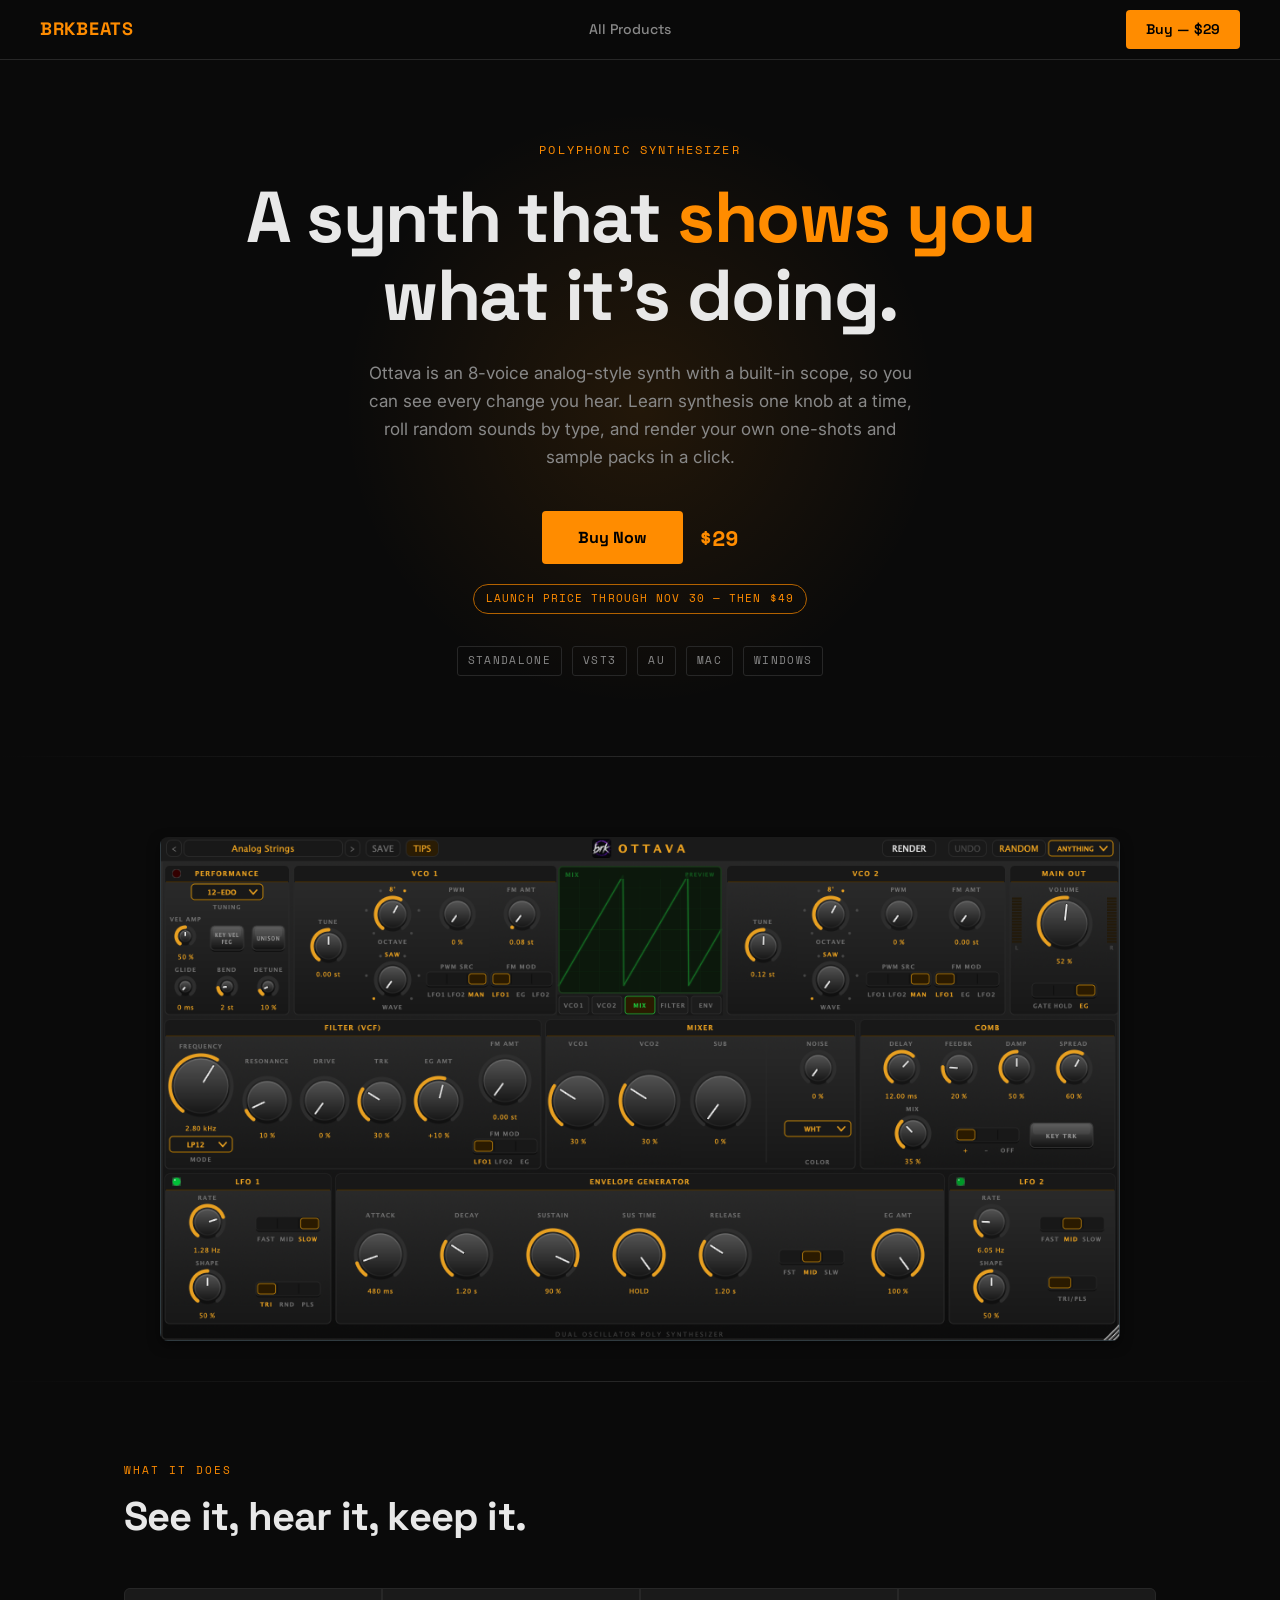
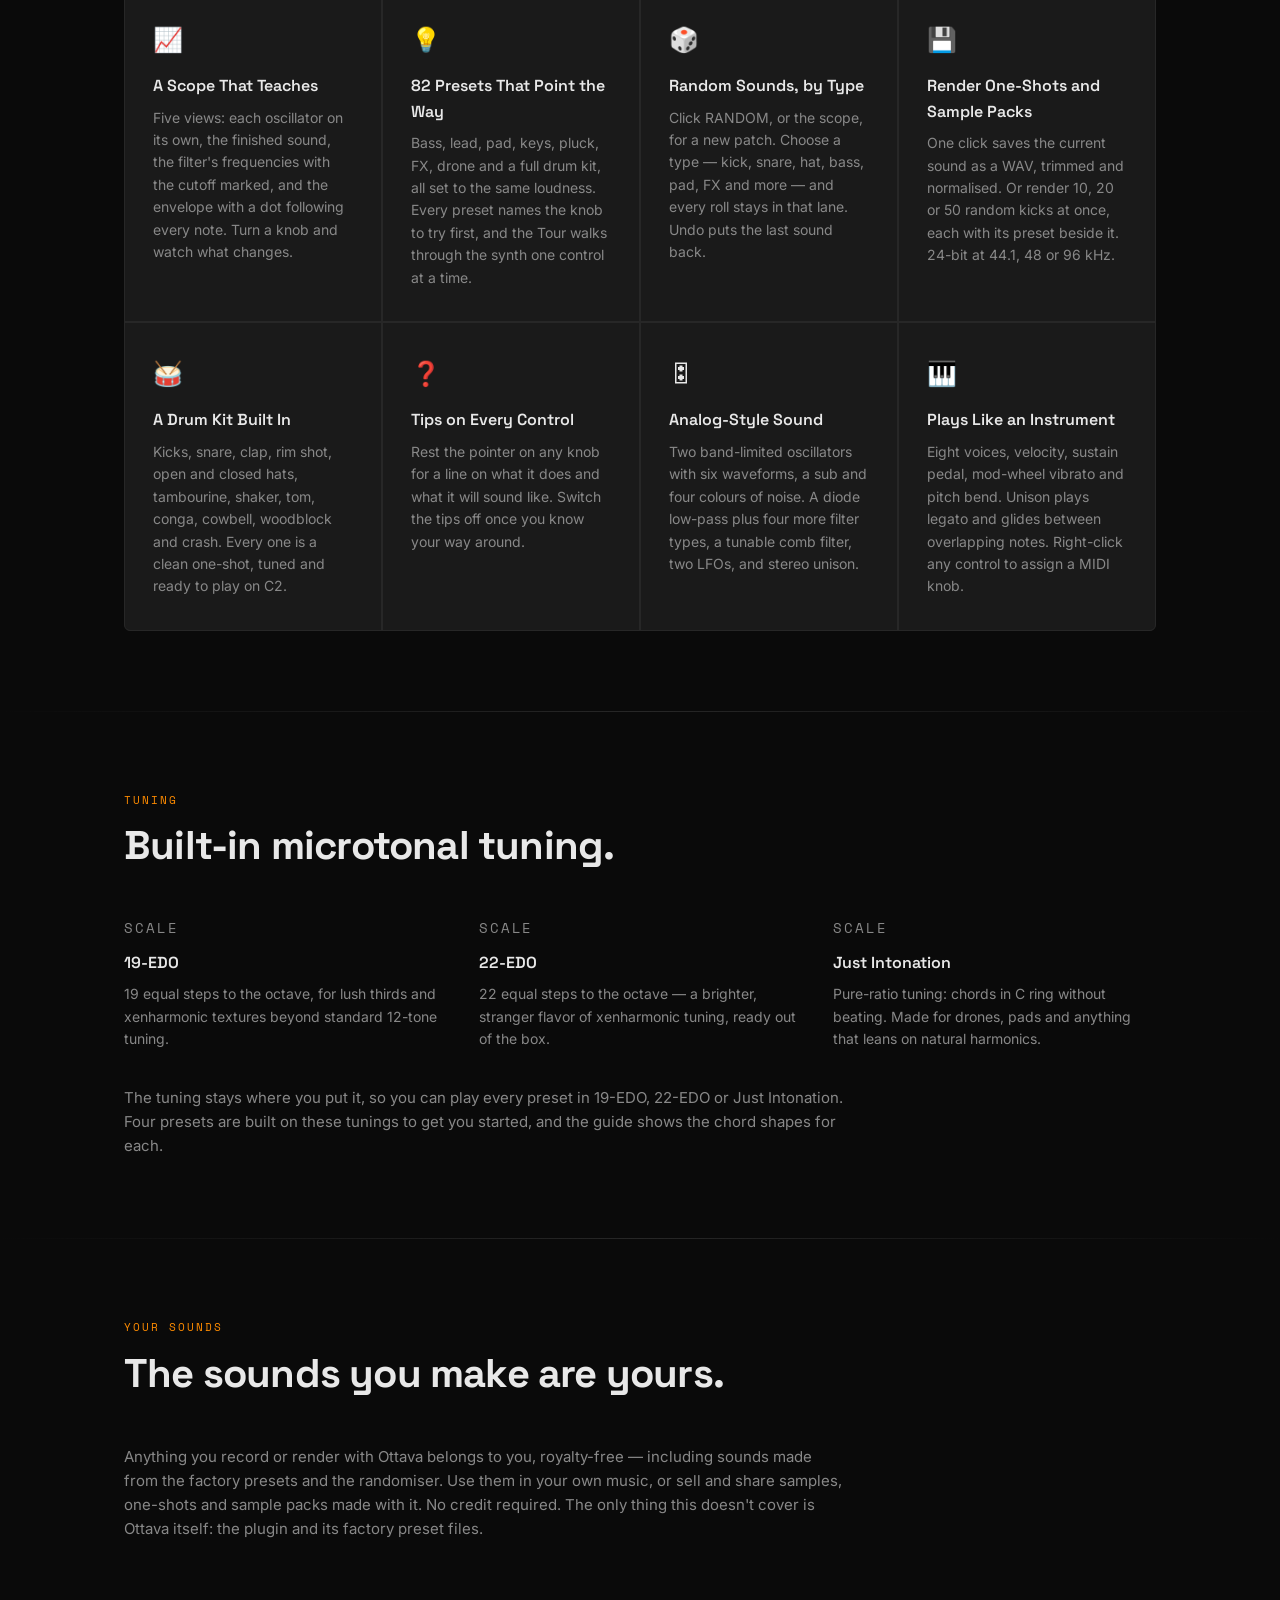
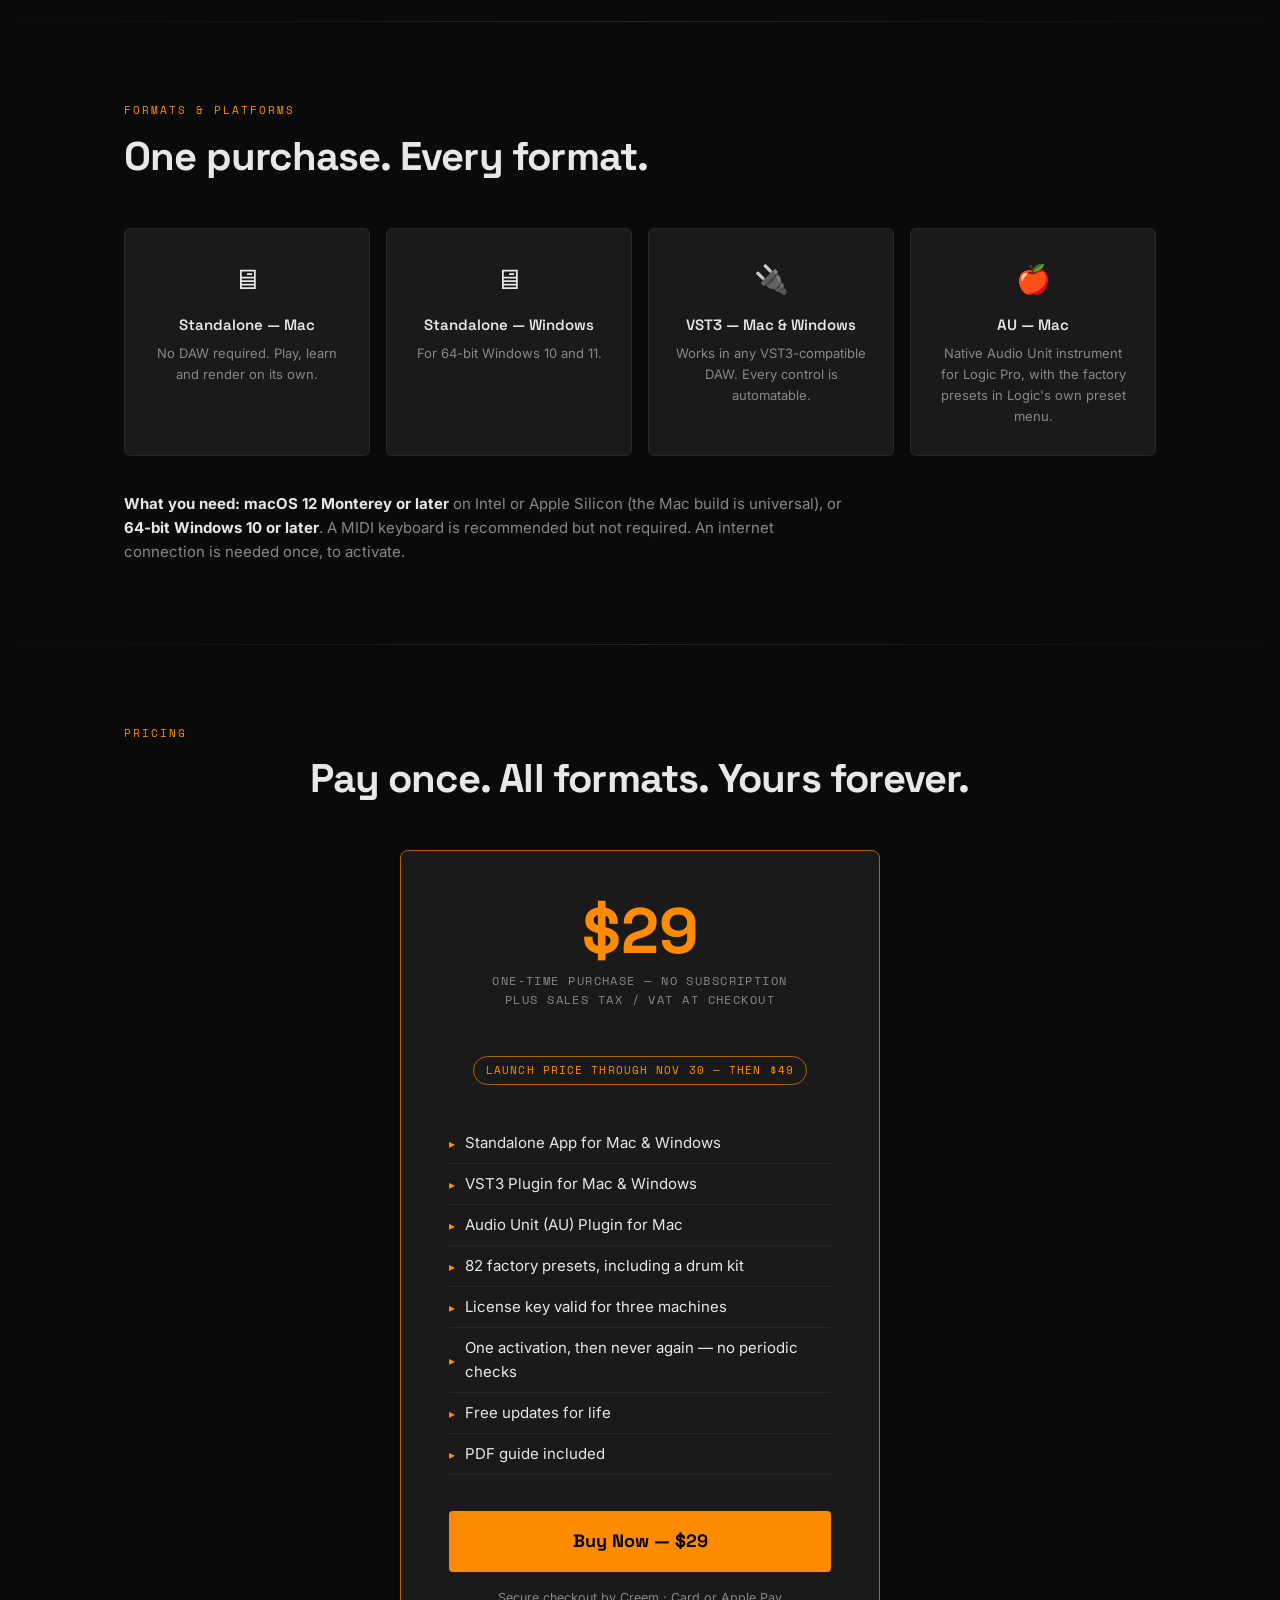
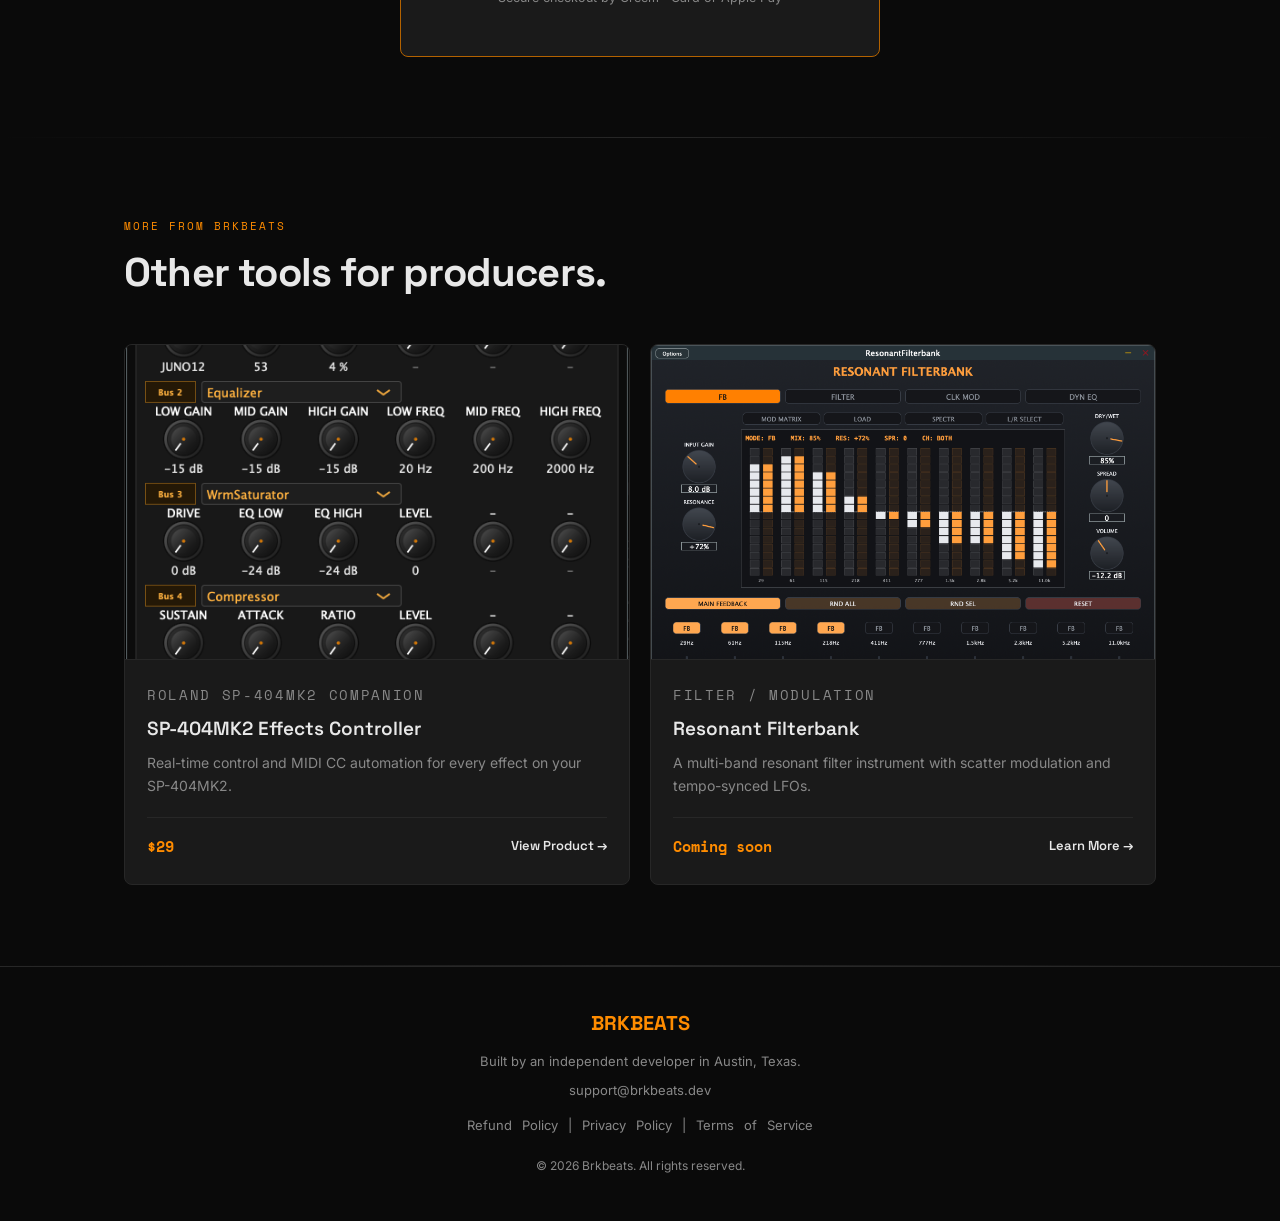
==== ottava.html @ 9d6038fd "Ottava is on sale - Ottava page: Buy buttons in the nav, hero and price box, going to its Creem   ch" ====
<!DOCTYPE html>
<html lang="en">
<head>
<meta charset="UTF-8" />
<meta name="viewport" content="width=device-width, initial-scale=1.0" />
<title>Ottava – Synthesizer – Brkbeats</title>
<meta name="description" content="Ottava is a polyphonic synthesizer that shows you what it's doing: a built-in scope, 82 presets that teach, random sounds by type, one-click rendering of one-shots and sample packs, and microtonal tuning. Standalone, VST3 and AU for Mac and Windows." />
<link rel="preconnect" href="https://fonts.googleapis.com" />
<link rel="preconnect" href="https://fonts.gstatic.com" crossorigin />
<link href="https://fonts.googleapis.com/css2?family=Space+Grotesk:wght@400;500;600;700&family=Inter:wght@400;500&family=Space+Mono&display=swap" rel="stylesheet" />
<link rel="stylesheet" href="assets/style.css?v=5" />
</head>
<body>

<!-- NAV -->
<nav>
<a class="nav-logo" href="/">BRKBEATS</a>
<div class="nav-links">
<a class="nav-link" href="/#products">All Products</a>
</div>
<a class="nav-buy" href="#buy">Buy — $29</a>
</nav>

<!-- HERO -->
<div class="hero">
<p class="hero-eyebrow">Polyphonic Synthesizer</p>
<h1>A synth that <span>shows you</span> what it's doing.</h1>
<p class="hero-sub">
Ottava is an 8-voice analog-style synth with a built-in scope, so you can see every change
you hear. Learn synthesis one knob at a time, roll random sounds by type, and render your
own one-shots and sample packs in a click.
</p>
<div class="hero-actions">
<a class="btn-primary" href="#buy">Buy Now</a>
<span class="btn-price">$29</span>
</div>
<div class="price-note hero-price-note">Launch price through Nov 30 — then $49</div>
<div class="hero-formats">
<span class="format-tag">Standalone</span>
<span class="format-tag">VST3</span>
<span class="format-tag">AU</span>
<span class="format-tag">Mac</span>
<span class="format-tag">Windows</span>
</div>
</div>

<div class="divider"></div>

<div style="display: flex; justify-content: center; margin: 80px 0 40px 0;">
<img
src="assets/ottava.png"
alt="Ottava synthesizer interface, with the scope in the centre of the panel"
style="width: 100%; max-width: 960px; border-radius: 8px; box-shadow: 0 4px 12px rgba(0,0,0,0.5);">
</div>

<div class="divider"></div>

<!-- FEATURES -->
<section>
<p class="section-label">What it does</p>
<h2 class="section-title">See it, hear it, keep it.</h2>
<div class="features-grid">
<div class="feature-card">
<span class="feature-icon">📈</span>
<h3>A Scope That Teaches</h3>
<p>Five views: each oscillator on its own, the finished sound, the filter's frequencies with the cutoff marked, and the envelope with a dot following every note. Turn a knob and watch what changes.</p>
</div>
<div class="feature-card">
<span class="feature-icon">💡</span>
<h3>82 Presets That Point the Way</h3>
<p>Bass, lead, pad, keys, pluck, FX, drone and a full drum kit, all set to the same loudness. Every preset names the knob to try first, and the Tour walks through the synth one control at a time.</p>
</div>
<div class="feature-card">
<span class="feature-icon">🎲</span>
<h3>Random Sounds, by Type</h3>
<p>Click RANDOM, or the scope, for a new patch. Choose a type — kick, snare, hat, bass, pad, FX and more — and every roll stays in that lane. Undo puts the last sound back.</p>
</div>
<div class="feature-card">
<span class="feature-icon">💾</span>
<h3>Render One-Shots and Sample Packs</h3>
<p>One click saves the current sound as a WAV, trimmed and normalised. Or render 10, 20 or 50 random kicks at once, each with its preset beside it. 24-bit at 44.1, 48 or 96 kHz.</p>
</div>
<div class="feature-card">
<span class="feature-icon">🥁</span>
<h3>A Drum Kit Built In</h3>
<p>Kicks, snare, clap, rim shot, open and closed hats, tambourine, shaker, tom, conga, cowbell, woodblock and crash. Every one is a clean one-shot, tuned and ready to play on C2.</p>
</div>
<div class="feature-card">
<span class="feature-icon">❓</span>
<h3>Tips on Every Control</h3>
<p>Rest the pointer on any knob for a line on what it does and what it will sound like. Switch the tips off once you know your way around.</p>
</div>
<div class="feature-card">
<span class="feature-icon">🎛</span>
<h3>Analog-Style Sound</h3>
<p>Two band-limited oscillators with six waveforms, a sub and four colours of noise. A diode low-pass plus four more filter types, a tunable comb filter, two LFOs, and stereo unison.</p>
</div>
<div class="feature-card">
<span class="feature-icon">🎹</span>
<h3>Plays Like an Instrument</h3>
<p>Eight voices, velocity, sustain pedal, mod-wheel vibrato and pitch bend. Unison plays legato and glides between overlapping notes. Right-click any control to assign a MIDI knob.</p>
</div>
</div>
</section>

<div class="divider"></div>

<!-- MICROTONAL -->
<section>
<p class="section-label">Tuning</p>
<h2 class="section-title">Built-in microtonal tuning.</h2>
<div class="how-grid">
<div class="how-step">
<p class="step-num">SCALE</p>
<h3>19-EDO</h3>
<p>19 equal steps to the octave, for lush thirds and xenharmonic textures beyond standard 12-tone tuning.</p>
</div>
<div class="how-step">
<p class="step-num">SCALE</p>
<h3>22-EDO</h3>
<p>22 equal steps to the octave — a brighter, stranger flavor of xenharmonic tuning, ready out of the box.</p>
</div>
<div class="how-step">
<p class="step-num">SCALE</p>
<h3>Just Intonation</h3>
<p>Pure-ratio tuning: chords in C ring without beating. Made for drones, pads and anything that leans on natural harmonics.</p>
</div>
</div>
<p style="color: var(--muted); font-size: 15px; max-width: 720px; margin-top: 36px;">
The tuning stays where you put it, so you can play every preset in 19-EDO, 22-EDO or Just Intonation.
Four presets are built on these tunings to get you started, and the guide shows the chord shapes for each.
</p>
</section>

<div class="divider"></div>

<!-- YOUR SOUNDS -->
<section>
<p class="section-label">Your sounds</p>
<h2 class="section-title">The sounds you make are yours.</h2>
<p style="color: var(--muted); font-size: 15px; max-width: 720px;">
Anything you record or render with Ottava belongs to you, royalty-free — including sounds made from the
factory presets and the randomiser. Use them in your own music, or sell and share samples, one-shots and
sample packs made with it. No credit required. The only thing this doesn't cover is Ottava itself: the plugin
and its factory preset files.
</p>
</section>

<div class="divider"></div>

<!-- FORMATS -->
<section>
<p class="section-label">Formats & Platforms</p>
<h2 class="section-title">One purchase. Every format.</h2>
<div class="formats-grid">
<div class="format-card">
<span class="fmt-icon">🖥</span>
<h3>Standalone — Mac</h3>
<p>No DAW required. Play, learn and render on its own.</p>
</div>
<div class="format-card">
<span class="fmt-icon">🖥</span>
<h3>Standalone — Windows</h3>
<p>For 64-bit Windows 10 and 11.</p>
</div>
<div class="format-card">
<span class="fmt-icon">🔌</span>
<h3>VST3 — Mac & Windows</h3>
<p>Works in any VST3-compatible DAW. Every control is automatable.</p>
</div>
<div class="format-card">
<span class="fmt-icon">🍎</span>
<h3>AU — Mac</h3>
<p>Native Audio Unit instrument for Logic Pro, with the factory presets in Logic's own preset menu.</p>
</div>
</div>
<p style="color: var(--muted); font-size: 15px; max-width: 720px; margin-top: 36px;">
<strong style="color: var(--text);">What you need:</strong> <strong style="color: var(--text);">macOS 12 Monterey or later</strong>
on Intel or Apple Silicon (the Mac build is universal), or <strong style="color: var(--text);">64-bit Windows 10 or later</strong>.
A MIDI keyboard is recommended but not required. An internet connection is needed once, to activate.
</p>
</section>

<div class="divider"></div>

<!-- PRICING -->
<section id="buy">
<p class="section-label">Pricing</p>
<h2 class="section-title" style="text-align:center;">Pay once. All formats. Yours forever.</h2>
<div class="pricing-card">
<div class="price-amount">$29</div>
<div class="price-label">One-time purchase — no subscription<br>Plus sales tax / VAT at checkout</div>
<div class="price-note">Launch price through Nov 30 — then $49</div>
<ul class="pricing-includes">
<li>Standalone App for Mac &amp; Windows</li>
<li>VST3 Plugin for Mac &amp; Windows</li>
<li>Audio Unit (AU) Plugin for Mac</li>
<li>82 factory presets, including a drum kit</li>
<li>License key valid for three machines</li>
<li>One activation, then never again — no periodic checks</li>
<li>Free updates for life</li>
<li>PDF guide included</li>
</ul>
<a class="btn-buy-full" href="https://www.creem.io/payment/prod_5YpGTJc54C3rRvjnBdbgtO">Buy Now — $29</a>
<p class="pricing-note">Secure checkout by Creem · Card or Apple Pay</p>
</div>
</section>

<div class="divider"></div>

<!-- MORE FROM BRKBEATS -->
<section>
<p class="section-label">More From Brkbeats</p>
<h2 class="section-title">Other tools for producers.</h2>
<div class="products-grid">
<a class="product-card" href="sp404-effects-controller.html">
<div class="product-thumb">
<img src="assets/SP-404MK2 Effects1.png" alt="SP-404MK2 Effects Controller interface" />
</div>
<div class="product-body">
<p class="product-eyebrow">Roland SP-404MK2 Companion</p>
<h3>SP-404MK2 Effects Controller</h3>
<p>Real-time control and MIDI CC automation for every effect on your SP-404MK2.</p>
<div class="product-footer">
<span class="product-price">$29</span>
<span class="product-cta">View Product →</span>
</div>
</div>
</a>
<a class="product-card" href="resonant-filterbank.html">
<div class="product-thumb"><img src="assets/resonant-filterbank.png" alt="Resonant Filterbank interface" style="object-position: top;" /></div>
<div class="product-body">
<p class="product-eyebrow">Filter / Modulation</p>
<h3>Resonant Filterbank</h3>
<p>A multi-band resonant filter instrument with scatter modulation and tempo-synced LFOs.</p>
<div class="product-footer">
<span class="product-price">Coming soon</span>
<span class="product-cta">Learn More →</span>
</div>
</div>
</a>
</div>
</section>

<div class="divider"></div>

<!-- FOOTER -->
<footer>
<div class="footer-logo">BRKBEATS</div>
<p>Built by an independent developer in Austin, Texas.</p>
<p style="margin-top:8px;">
<a href="mailto:support@brkbeats.dev">support@brkbeats.dev</a>
</p>
<p style="margin-top: 14px; font-size: 13px; word-spacing: 6px;">
<a href="/refund.html">Refund Policy</a> |
<a href="/privacy.html">Privacy Policy</a> |
<a href="/terms.html">Terms of Service</a>
</p>
<p style="margin-top:20px; font-size:12px;">© 2026 Brkbeats. All rights reserved.</p>
</footer>

  <!-- Cloudflare Web Analytics: cookieless page counts, no personal data -->
  <script type="module" src="https://static.cloudflareinsights.com/beacon.min.js" data-cf-beacon='{"token": "6b745f9adb434fdb9da7a3e9d561f4b3"}'></script>
</body>
</html>
---- assets/style.css ----
*, *::before, *::after { box-sizing: border-box; margin: 0; padding: 0; }

:root {
  --bg: #0a0a0a;
  --surface: #141414;
  --card: #1a1a1a;
  --border: #272727;
  --accent: #FF8C00;
  --accent-dim:#b36200;
  --text: #e8e8e8;
  --muted: #888;
  --mono: 'Space Mono', monospace;
}

html { scroll-behavior: smooth; }

body {
  background: var(--bg);
  color: var(--text);
  font-family: 'Inter', sans-serif;
  font-size: 16px;
  line-height: 1.6;
  -webkit-font-smoothing: antialiased;
}

/* ── NAV ── */
nav {
  position: sticky;
  top: 0;
  z-index: 100;
  display: flex;
  align-items: center;
  justify-content: space-between;
  padding: 0 40px;
  height: 60px;
  background: rgba(10,10,10,0.92);
  backdrop-filter: blur(12px);
  border-bottom: 1px solid var(--border);
}

.nav-logo {
  font-family: 'Space Grotesk', sans-serif;
  font-weight: 700;
  font-size: 18px;
  letter-spacing: 0.04em;
  color: var(--accent);
  text-decoration: none;
}

.nav-links {
  display: flex;
  align-items: center;
  gap: 28px;
}

.nav-link {
  font-family: 'Space Grotesk', sans-serif;
  font-weight: 500;
  font-size: 14px;
  color: var(--muted);
  text-decoration: none;
  transition: color 0.2s;
}

.nav-link:hover { color: var(--text); }

.nav-buy {
  background: var(--accent);
  color: #000;
  font-family: 'Space Grotesk', sans-serif;
  font-weight: 600;
  font-size: 14px;
  padding: 8px 20px;
  border-radius: 4px;
  text-decoration: none;
  transition: background 0.2s;
  white-space: nowrap;
}

.nav-buy:hover { background: #ffaa33; }

@media (max-width: 700px) {
  .nav-links { display: none; }
}

/* ── HERO ── */
.hero {
  position: relative;
  min-height: 70vh;
  display: flex;
  flex-direction: column;
  align-items: center;
  justify-content: center;
  text-align: center;
  padding: 80px 24px;
  overflow: hidden;
}

.hero::before {
  content: '';
  position: absolute;
  top: 50%;
  left: 50%;
  transform: translate(-50%, -50%);
  width: 600px;
  height: 600px;
  background: radial-gradient(ellipse at center, rgba(255,140,0,0.10) 0%, transparent 70%);
  animation: pulse 4s ease-in-out infinite;
  pointer-events: none;
}

@keyframes pulse {
  0%, 100% { opacity: 0.6; transform: translate(-50%, -50%) scale(1); }
  50% { opacity: 1.0; transform: translate(-50%, -50%) scale(1.12); }
}

@media (prefers-reduced-motion: reduce) {
  .hero::before { animation: none; }
}

.new-badge {
  display: inline-block;
  font-family: var(--mono);
  font-size: 11px;
  letter-spacing: 0.1em;
  text-transform: uppercase;
  color: var(--accent);
  border: 1px solid var(--accent-dim);
  border-radius: 999px;
  padding: 5px 12px;
  margin-bottom: 18px;
  text-decoration: none;
  position: relative;
}
.new-badge:hover { border-color: var(--accent); }

.hero-eyebrow {
  font-family: var(--mono);
  font-size: 12px;
  letter-spacing: 0.18em;
  color: var(--accent);
  text-transform: uppercase;
  margin-bottom: 20px;
  position: relative;
}

.hero h1 {
  font-family: 'Space Grotesk', sans-serif;
  font-weight: 700;
  font-size: clamp(36px, 6vw, 72px);
  line-height: 1.08;
  letter-spacing: -0.02em;
  max-width: 820px;
  position: relative;
}

.hero h1 span { color: var(--accent); }

.hero-sub {
  margin-top: 24px;
  max-width: 560px;
  color: var(--muted);
  font-size: 17px;
  line-height: 1.65;
  position: relative;
}

.hero-actions {
  display: flex;
  align-items: center;
  gap: 16px;
  margin-top: 40px;
  flex-wrap: wrap;
  justify-content: center;
  position: relative;
}

.btn-primary {
  background: var(--accent);
  color: #000;
  font-family: 'Space Grotesk', sans-serif;
  font-weight: 700;
  font-size: 16px;
  padding: 14px 36px;
  border-radius: 4px;
  text-decoration: none;
  transition: background 0.2s, transform 0.15s;
  display: inline-block;
}

.btn-primary:hover { background: #ffaa33; transform: translateY(-1px); }

.btn-secondary {
  background: transparent;
  color: var(--text);
  border: 1px solid var(--border);
  font-family: 'Space Grotesk', sans-serif;
  font-weight: 600;
  font-size: 16px;
  padding: 13px 32px;
  border-radius: 4px;
  text-decoration: none;
  transition: border-color 0.2s, color 0.2s;
  display: inline-block;
}

.btn-secondary:hover { border-color: var(--accent); color: var(--accent); }

.btn-price {
  font-family: var(--mono);
  font-size: 22px;
  font-weight: 700;
  color: var(--accent);
}

.hero-formats {
  display: flex;
  gap: 10px;
  margin-top: 32px;
  flex-wrap: wrap;
  justify-content: center;
  position: relative;
}

.format-tag {
  font-family: var(--mono);
  font-size: 11px;
  letter-spacing: 0.12em;
  text-transform: uppercase;
  color: var(--muted);
  border: 1px solid var(--border);
  border-radius: 3px;
  padding: 5px 10px;
}

/* ── DIVIDER ── */
.divider {
  width: 100%;
  height: 1px;
  background: linear-gradient(to right, transparent, var(--border), transparent);
  margin: 0 auto;
}

/* ── SECTIONS ── */
section { padding: 80px 24px; max-width: 1080px; margin: 0 auto; }

.section-label {
  font-family: var(--mono);
  font-size: 11px;
  letter-spacing: 0.18em;
  color: var(--accent);
  text-transform: uppercase;
  margin-bottom: 14px;
}

.section-title {
  font-family: 'Space Grotesk', sans-serif;
  font-weight: 700;
  font-size: clamp(26px, 3.5vw, 40px);
  letter-spacing: -0.02em;
  margin-bottom: 48px;
  line-height: 1.15;
}

/* ── ABOUT ── */
.about-grid {
  display: grid;
  grid-template-columns: 1.2fr 1fr;
  gap: 48px;
  align-items: start;
}

.about-grid p {
  color: var(--muted);
  font-size: 15.5px;
  line-height: 1.75;
  margin-bottom: 16px;
}

.about-facts {
  background: var(--card);
  border: 1px solid var(--border);
  border-radius: 6px;
  padding: 28px;
}

.about-facts h3 {
  font-family: 'Space Grotesk', sans-serif;
  font-size: 14px;
  letter-spacing: 0.08em;
  text-transform: uppercase;
  color: var(--accent);
  margin-bottom: 18px;
}

.about-facts ul { list-style: none; }

.about-facts li {
  font-size: 14px;
  color: var(--text);
  padding: 9px 0;
  border-bottom: 1px solid var(--border);
}

.about-facts li:last-child { border-bottom: none; }

@media (max-width: 800px) {
  .about-grid { grid-template-columns: 1fr; }
}

/* ── PRODUCT GRID (homepage) ── */
.products-grid {
  display: grid;
  grid-template-columns: repeat(auto-fit, minmax(280px, 1fr));
  gap: 20px;
}

.product-card {
  background: var(--card);
  border: 1px solid var(--border);
  border-radius: 8px;
  overflow: hidden;
  display: flex;
  flex-direction: column;
  text-decoration: none;
  transition: border-color 0.2s, transform 0.15s;
}

.product-card:hover { border-color: var(--accent-dim); transform: translateY(-2px); }

.product-card .product-thumb {
  width: 100%;
  aspect-ratio: 16 / 10;
  background: var(--surface);
  display: flex;
  align-items: center;
  justify-content: center;
  overflow: hidden;
  border-bottom: 1px solid var(--border);
}

.product-card .product-thumb img {
  width: 100%;
  height: 100%;
  object-fit: cover;
  display: block;
}

.product-thumb .placeholder-icon {
  font-size: 40px;
  opacity: 0.4;
}

.product-card .product-body {
  padding: 24px 22px 26px;
  display: flex;
  flex-direction: column;
  flex: 1;
}

.product-eyebrow {
  font-family: var(--mono);
  font-size: 10.5px;
  letter-spacing: 0.12em;
  text-transform: uppercase;
  color: var(--accent);
  margin-bottom: 8px;
}

.product-card h3 {
  font-family: 'Space Grotesk', sans-serif;
  font-weight: 600;
  font-size: 19px;
  color: var(--text);
  margin-bottom: 8px;
}

.product-card p {
  font-size: 14px;
  color: var(--muted);
  line-height: 1.6;
  flex: 1;
}

.product-footer {
  display: flex;
  align-items: center;
  justify-content: space-between;
  margin-top: 20px;
  padding-top: 16px;
  border-top: 1px solid var(--border);
}

.product-price {
  font-family: var(--mono);
  font-weight: 700;
  color: var(--accent);
  font-size: 15px;
}

.product-cta {
  font-family: 'Space Grotesk', sans-serif;
  font-weight: 600;
  font-size: 13px;
  color: var(--text);
}

.product-card:hover .product-cta { color: var(--accent); }

/* ── VIDEO CARD ── */
.video-card {
  display: grid;
  grid-template-columns: 1fr 1.4fr;
  gap: 0;
  background: var(--card);
  border: 1px solid var(--border);
  border-radius: 8px;
  overflow: hidden;
  text-decoration: none;
  transition: border-color 0.2s;
}

.video-card:hover { border-color: var(--accent-dim); }

.video-thumb {
  position: relative;
  background: var(--surface);
  aspect-ratio: 16 / 9;
  display: flex;
  align-items: center;
  justify-content: center;
}

.video-thumb .play-icon {
  width: 56px;
  height: 56px;
  border-radius: 50%;
  background: var(--accent);
  display: flex;
  align-items: center;
  justify-content: center;
  color: #000;
  font-size: 20px;
}

.video-body {
  padding: 28px;
  display: flex;
  flex-direction: column;
  justify-content: center;
}

.video-body .section-label { margin-bottom: 10px; }

.video-body h3 {
  font-family: 'Space Grotesk', sans-serif;
  font-weight: 600;
  font-size: 20px;
  color: var(--text);
  margin-bottom: 10px;
}

.video-body p {
  font-size: 14px;
  color: var(--muted);
}

@media (max-width: 700px) {
  .video-card { grid-template-columns: 1fr; }
}

/* ── FEATURES ── */
.features-grid {
  display: grid;
  grid-template-columns: repeat(auto-fit, minmax(220px, 1fr));
  gap: 2px;
  background: var(--border);
  border: 1px solid var(--border);
  border-radius: 6px;
  overflow: hidden;
}

.feature-card {
  background: var(--card);
  padding: 32px 28px;
}

.feature-icon {
  font-size: 24px;
  margin-bottom: 14px;
  display: block;
}

.feature-card h3 {
  font-family: 'Space Grotesk', sans-serif;
  font-weight: 600;
  font-size: 16px;
  margin-bottom: 8px;
  color: var(--text);
}

.feature-card p {
  font-size: 14px;
  color: var(--muted);
  line-height: 1.6;
}

/* ── HOW IT WORKS ── */
.how-grid {
  display: grid;
  grid-template-columns: repeat(auto-fit, minmax(200px, 1fr));
  gap: 32px;
}

.how-step { position: relative; }

.step-num {
  font-family: var(--mono);
  font-size: 11px;
  letter-spacing: 0.14em;
  color: var(--accent);
  margin-bottom: 10px;
}

.how-step h3 {
  font-family: 'Space Grotesk', sans-serif;
  font-weight: 600;
  font-size: 16px;
  margin-bottom: 8px;
}

.how-step p { font-size: 14px; color: var(--muted); line-height: 1.6; }

/* ── FORMATS ── */
.formats-grid {
  display: grid;
  grid-template-columns: repeat(auto-fit, minmax(180px, 1fr));
  gap: 16px;
}

.format-card {
  background: var(--card);
  border: 1px solid var(--border);
  border-radius: 6px;
  padding: 28px 24px;
  text-align: center;
}

.format-card .fmt-icon { font-size: 28px; margin-bottom: 12px; display: block; }

.format-card h3 {
  font-family: 'Space Grotesk', sans-serif;
  font-weight: 600;
  font-size: 15px;
  margin-bottom: 6px;
}

.format-card p { font-size: 13px; color: var(--muted); }

/* ── PRICING ── */
.pricing-card {
  background: var(--card);
  border: 1px solid var(--accent-dim);
  border-radius: 8px;
  padding: 48px;
  max-width: 480px;
  margin: 0 auto;
  text-align: center;
}

.pricing-card .price-amount {
  font-family: 'Space Grotesk', sans-serif;
  font-weight: 700;
  font-size: 64px;
  color: var(--accent);
  line-height: 1;
}

.pricing-card .price-label {
  font-family: var(--mono);
  font-size: 12px;
  letter-spacing: 0.12em;
  color: var(--muted);
  margin-top: 8px;
  margin-bottom: 32px;
  text-transform: uppercase;
}

/* Struck-out original price. Muted rather than accent so the eye lands on the
   price being charged, not the one that isn't. */
.price-was {
  font-family: 'Space Grotesk', sans-serif;
  font-weight: 700;
  color: var(--muted);
  text-decoration: line-through;
  text-decoration-thickness: 2px;
  margin-right: 14px;
}

.pricing-card .price-amount .price-was { font-size: 40px; }

/* Inline variants, for the nav button and the hero where the price sits in a line
   of text rather than on its own. */
.btn-price .price-was,
.nav-buy .price-was { font-size: 0.8em; margin-right: 7px; }

.btn-buy-full .price-was { font-size: 0.85em; margin-right: 7px; opacity: 0.75; }

/* The badge that says why the number is lower. */
.price-note {
  display: inline-block;
  font-family: var(--mono);
  font-size: 11px;
  letter-spacing: 0.1em;
  text-transform: uppercase;
  color: var(--accent);
  border: 1px solid var(--accent-dim);
  border-radius: 999px;
  padding: 5px 12px;
  margin-top: 14px;
}

.pricing-card .price-note { margin-bottom: 38px; }
.hero-price-note { margin-top: 20px; position: relative; }

.pricing-includes {
  list-style: none;
  text-align: left;
  margin-bottom: 36px;
}

.pricing-includes li {
  font-size: 15px;
  color: var(--text);
  padding: 8px 0;
  border-bottom: 1px solid var(--border);
  display: flex;
  align-items: center;
  gap: 10px;
}

.pricing-includes li::before {
  content: '▸';
  color: var(--accent);
  font-size: 12px;
  flex-shrink: 0;
}

.btn-buy-full {
  display: block;
  background: var(--accent);
  color: #000;
  font-family: 'Space Grotesk', sans-serif;
  font-weight: 700;
  font-size: 18px;
  padding: 16px 0;
  border-radius: 4px;
  text-decoration: none;
  transition: background 0.2s, transform 0.15s;
}

.btn-buy-full:hover { background: #ffaa33; transform: translateY(-1px); }

.btn-notify-full {
  display: block;
  background: transparent;
  border: 1px solid var(--accent-dim);
  color: var(--accent);
  font-family: 'Space Grotesk', sans-serif;
  font-weight: 700;
  font-size: 18px;
  padding: 16px 0;
  border-radius: 4px;
  text-decoration: none;
  transition: background 0.2s, transform 0.15s;
}

.btn-notify-full:hover { background: rgba(255,140,0,0.08); transform: translateY(-1px); }

.pricing-note {
  font-size: 12.5px;
  color: var(--muted);
  margin-top: 16px;
}

/* ── COMING SOON ── */
.coming-grid {
  display: grid;
  grid-template-columns: repeat(auto-fit, minmax(260px, 1fr));
  gap: 20px;
}

.coming-card {
  background: var(--card);
  border: 1px solid var(--border);
  border-radius: 6px;
  padding: 32px 28px;
  position: relative;
  overflow: hidden;
}

.coming-card.has-image { padding: 0; }

.coming-card.has-image img {
  width: 100%;
  display: block;
  border-bottom: 1px solid var(--border);
}

.coming-card.has-image .coming-card-body { padding: 28px; }

.coming-card::after {
  content: 'COMING SOON';
  position: absolute;
  top: 18px;
  right: -28px;
  background: var(--border);
  color: var(--muted);
  font-family: var(--mono);
  font-size: 10px;
  letter-spacing: 0.14em;
  padding: 4px 36px;
  transform: rotate(45deg);
  z-index: 2;
}

.coming-card h3 {
  font-family: 'Space Grotesk', sans-serif;
  font-weight: 600;
  font-size: 18px;
  margin-bottom: 10px;
  color: var(--text);
}

.coming-card p { font-size: 14px; color: var(--muted); line-height: 1.6; }

a.coming-card { display: block; text-decoration: none; transition: border-color 0.2s, transform 0.15s; }
a.coming-card:hover { border-color: var(--accent-dim); transform: translateY(-2px); }

.disclaimer { text-align: center; color: var(--muted); font-size: 13px; font-style: italic; line-height: 1.6; max-width: 1080px; margin: 0 auto; padding: 32px 24px 40px; box-sizing: border-box; }

.faq { max-width: 760px; }
.faq-item { padding: 22px 0; border-bottom: 1px solid var(--border); }
.faq-item:first-child { padding-top: 4px; }
.faq-item h3 { font-family: 'Space Grotesk', sans-serif; font-weight: 600; font-size: 18px; color: var(--text); margin-bottom: 8px; }
.faq-item p, .faq-item li { font-size: 15px; color: var(--muted); line-height: 1.7; }
.faq-item p + p, .faq-item ol + p { margin-top: 10px; }
.faq-item ol { margin: 10px 0 0 1.3em; }
.faq-item li { margin: 4px 0; }
.faq-item strong { color: var(--text); }

/* ── FOOTER ── */
footer {
  border-top: 1px solid var(--border);
  padding: 40px 24px;
  text-align: center;
}

.footer-logo {
  font-family: 'Space Grotesk', sans-serif;
  font-weight: 700;
  font-size: 20px;
  color: var(--accent);
  margin-bottom: 12px;
}

footer p {
  font-size: 13px;
  color: var(--muted);
  margin-bottom: 6px;
}

footer a {
  color: var(--muted);
  text-decoration: none;
  transition: color 0.2s;
}

footer a:hover { color: var(--accent); }

/* ── RESPONSIVE ── */
@media (max-width: 600px) {
  nav { padding: 0 20px; }
  .pricing-card { padding: 32px 24px; }
  .pricing-card .price-amount { font-size: 48px; }
  .about-grid { gap: 32px; }
}
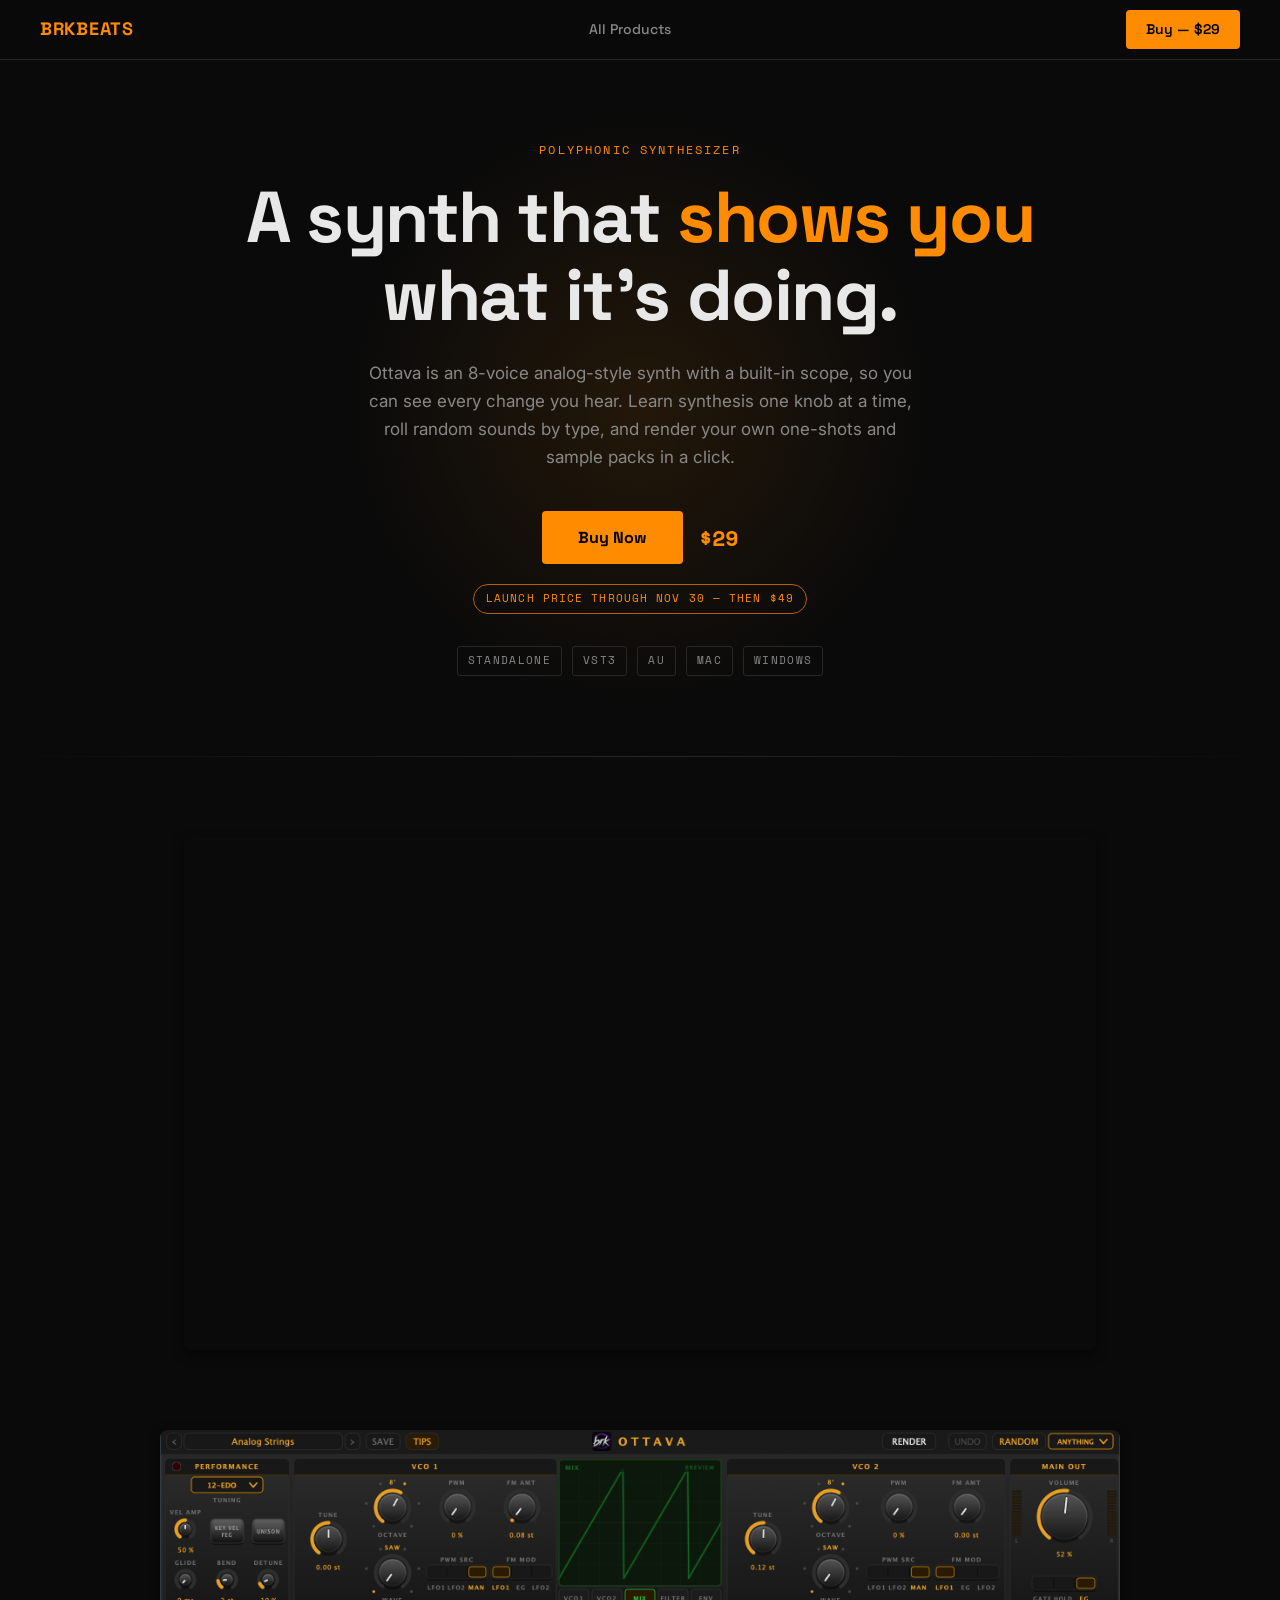
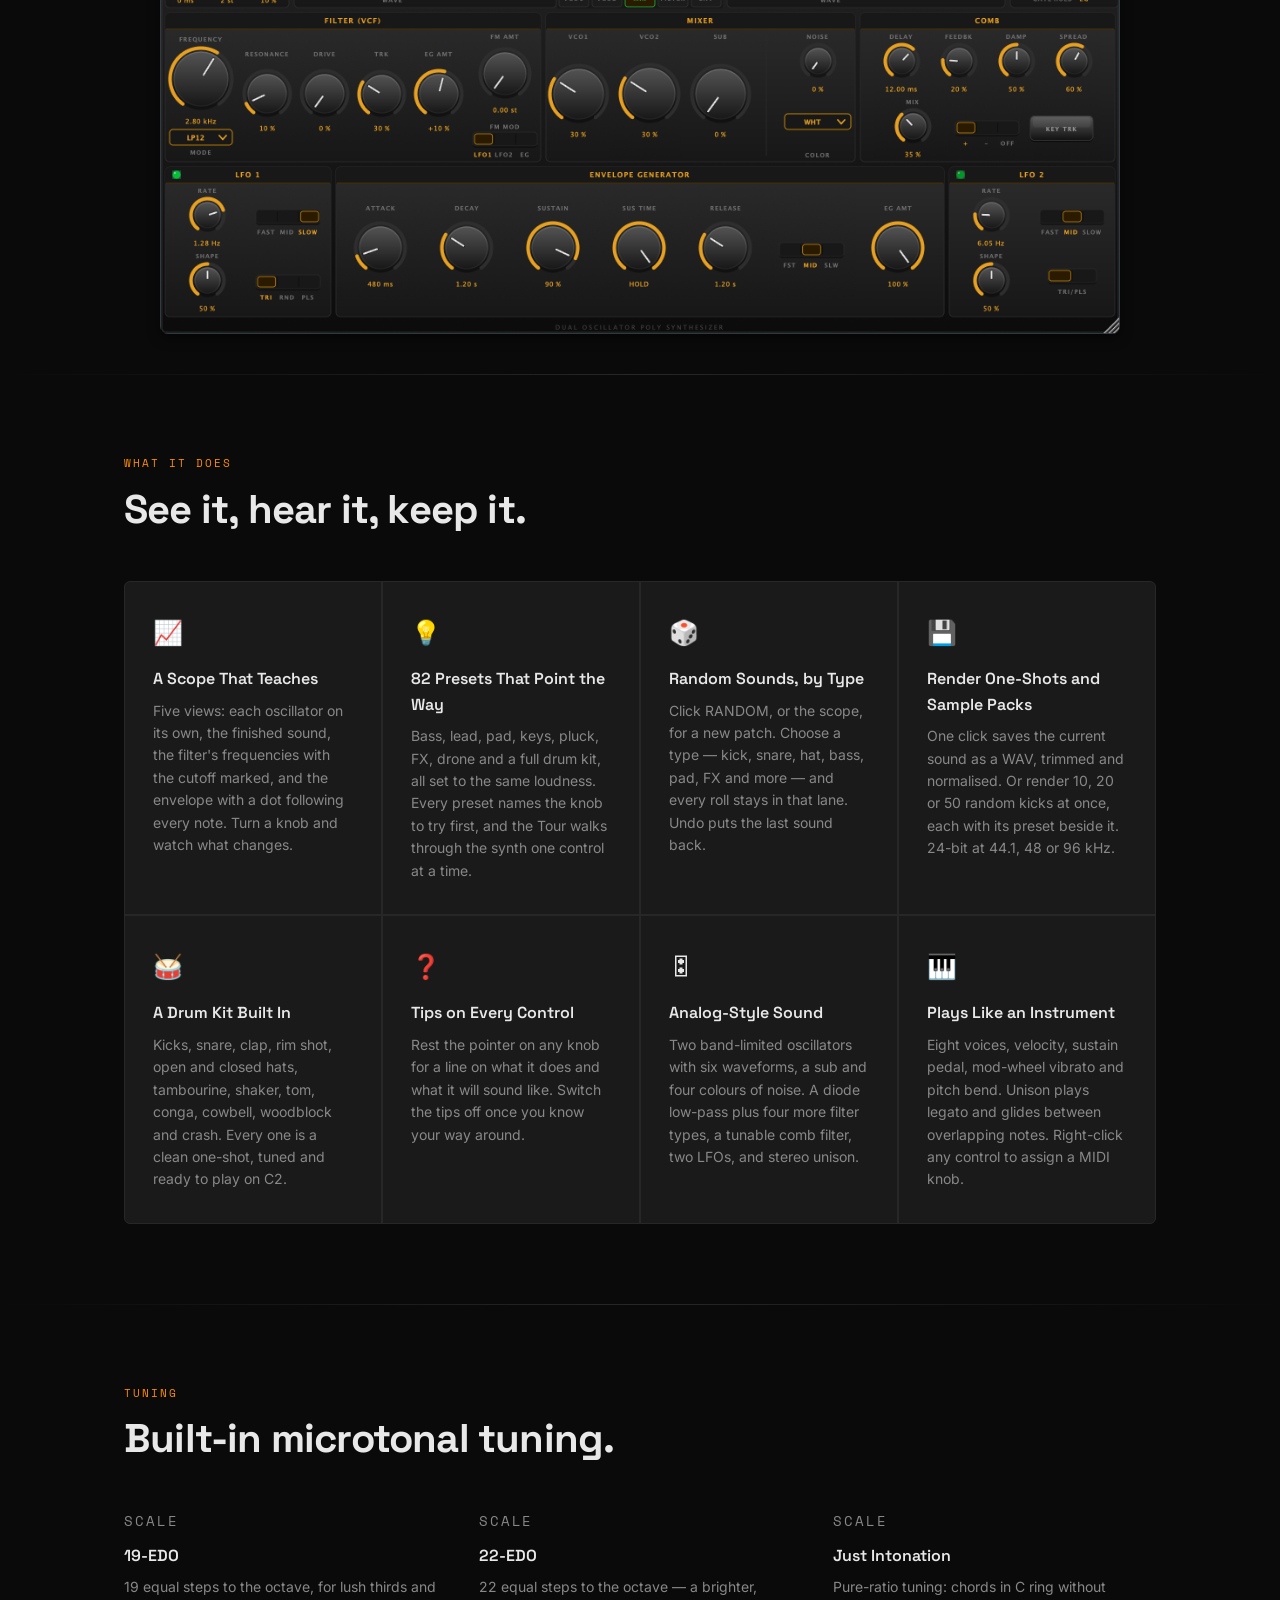
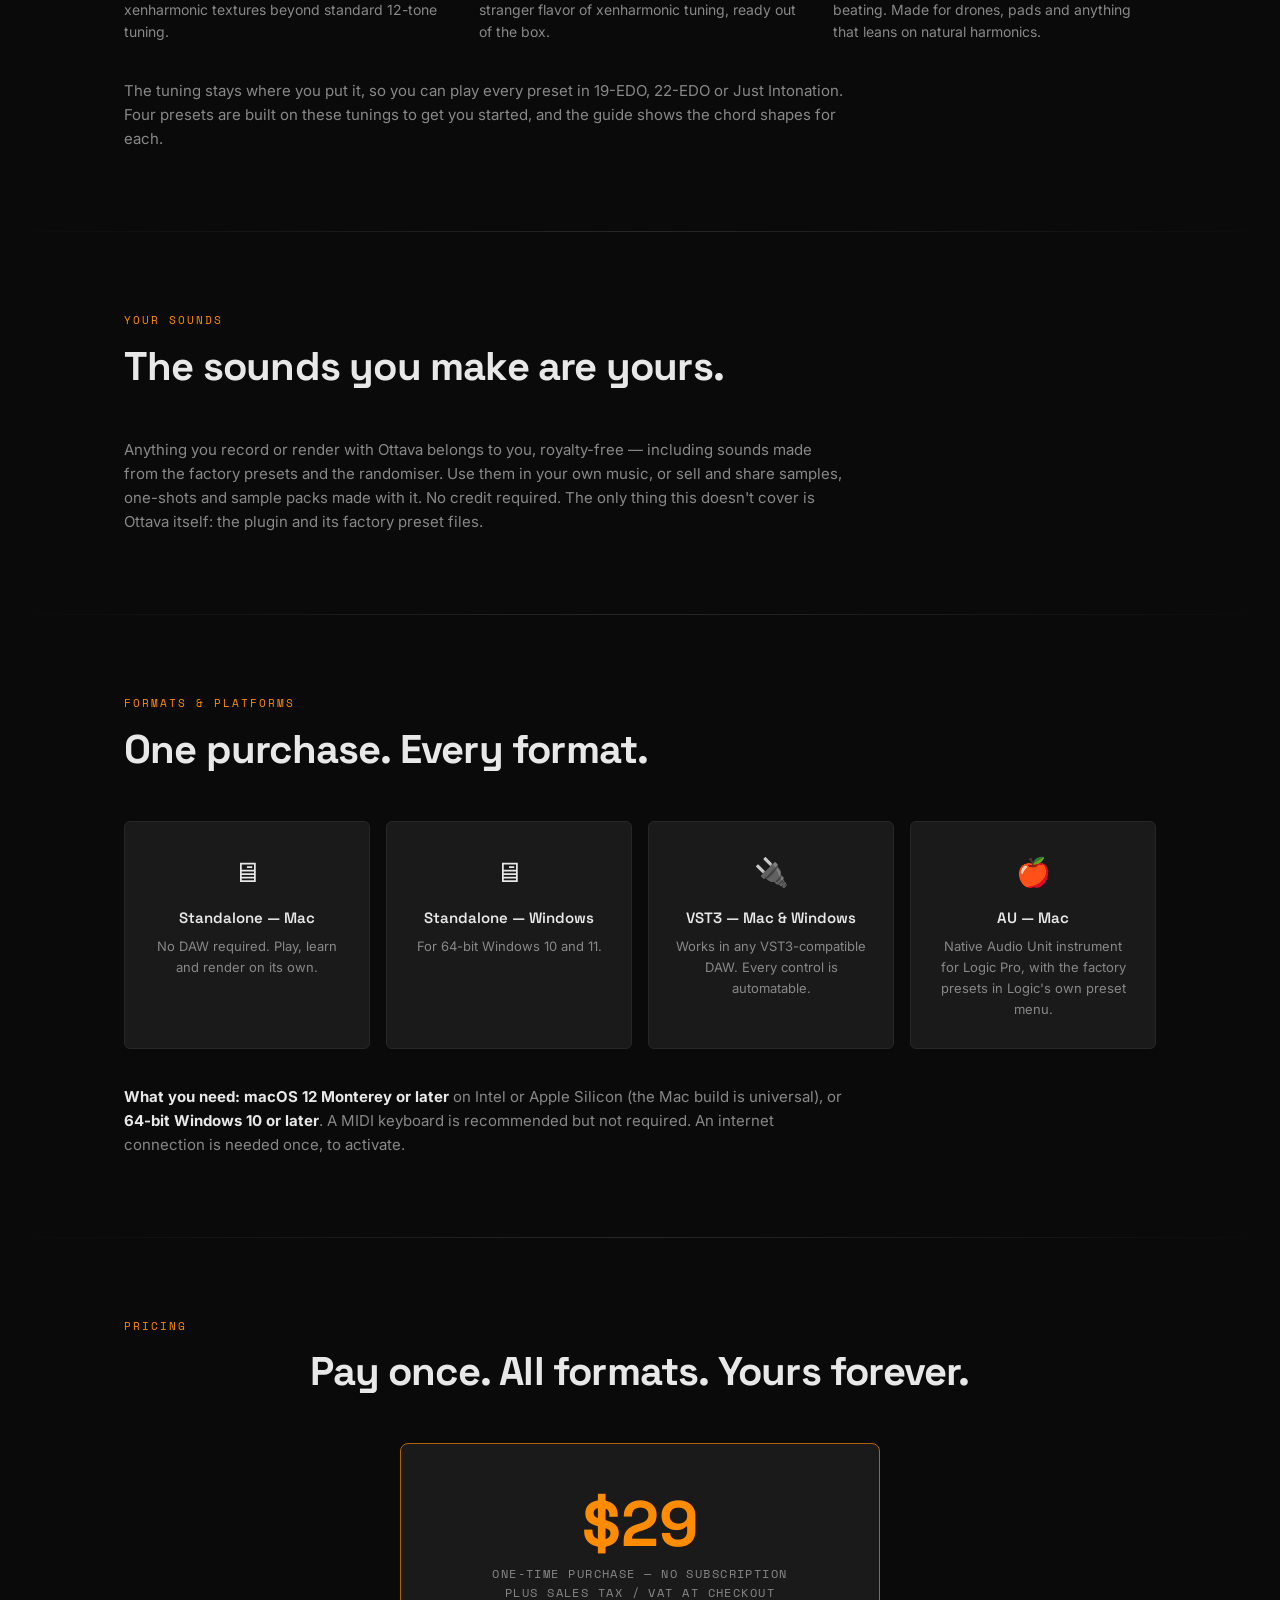
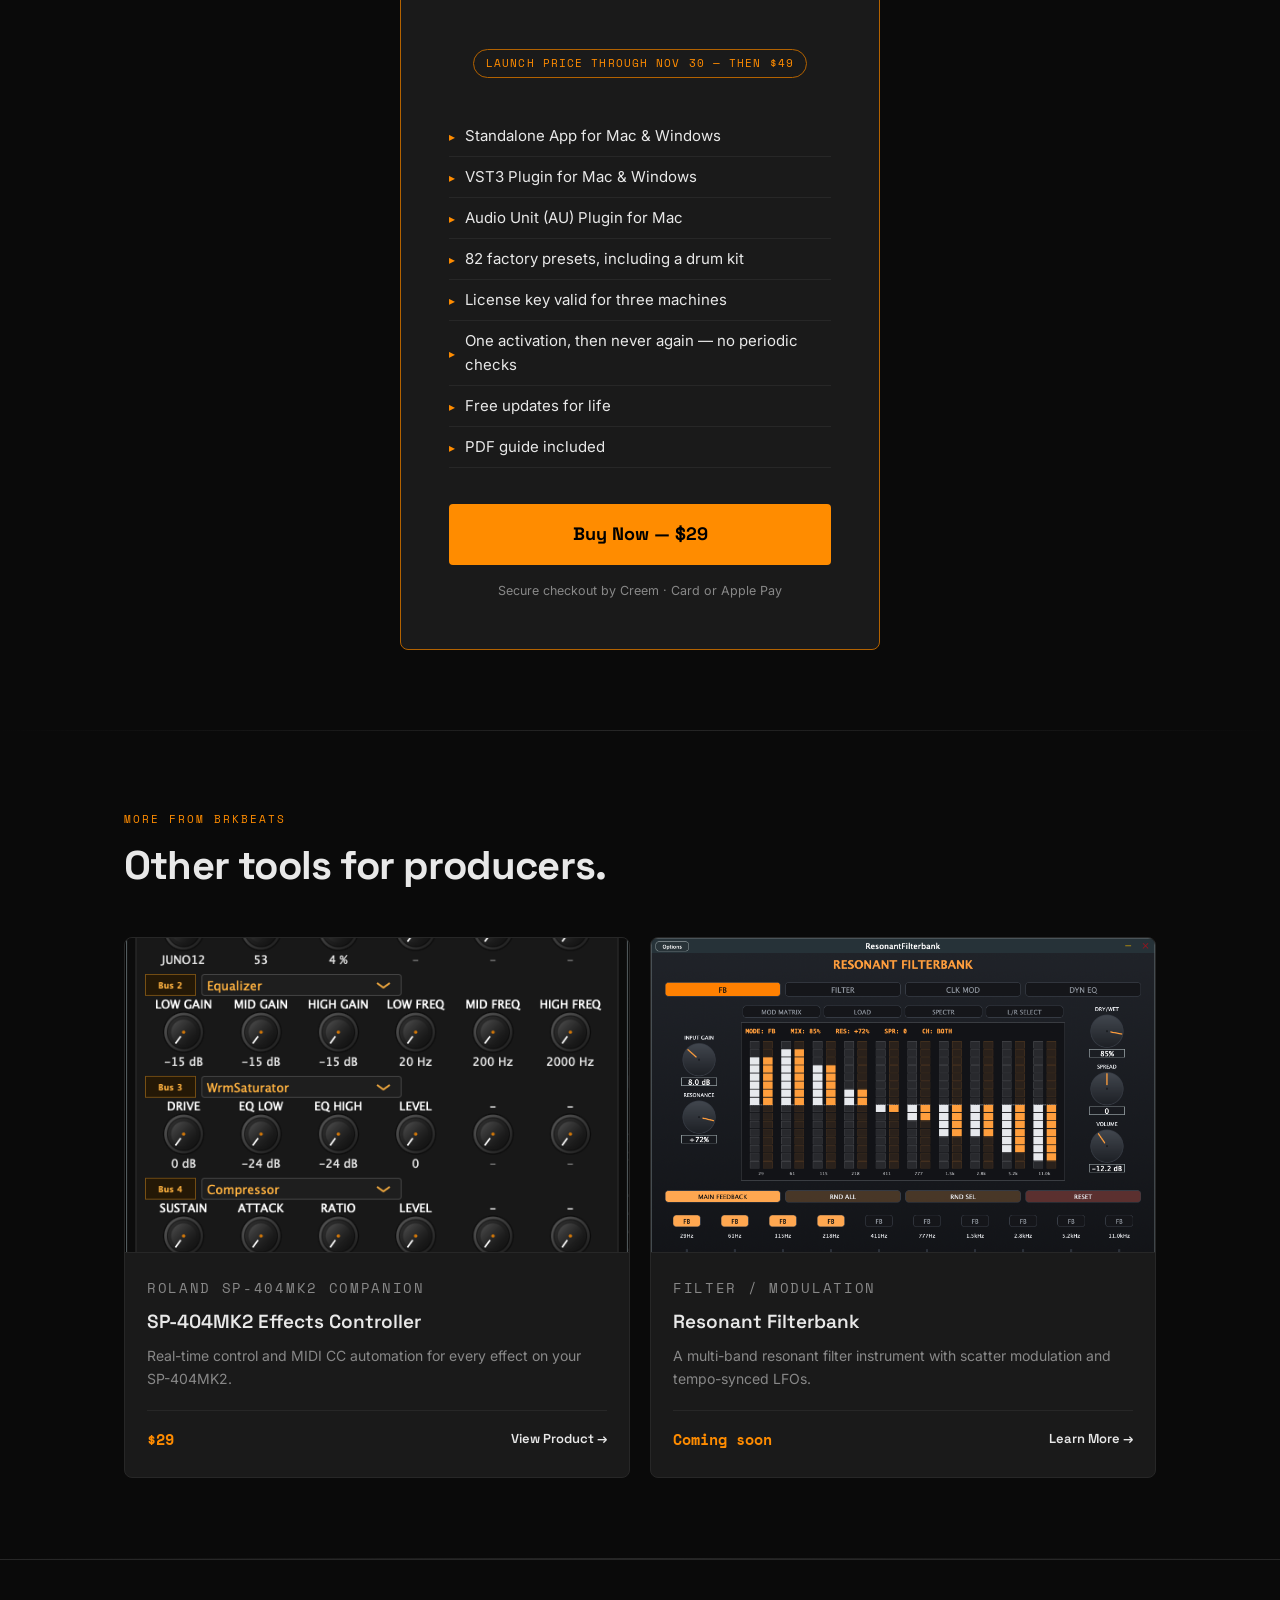
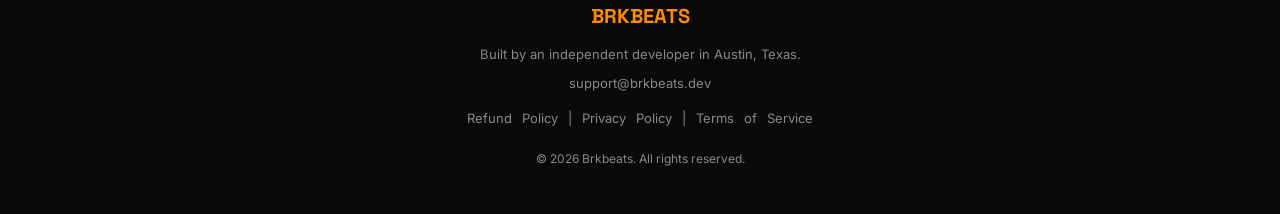
==== commit 4999bb82: "Ottava page: embed the first video, 30 random sounds Same embed as SP-404's launch video: youtube-no" ====
--- a/ottava.html
+++ b/ottava.html
@@ -45,6 +45,12 @@
 </div>
 
 <div class="divider"></div>
+
+<div style="max-width: 960px; margin: 80px auto 0; padding: 0 24px;">
+<div style="position: relative; aspect-ratio: 16 / 9; border-radius: 8px; overflow: hidden; box-shadow: 0 4px 12px rgba(0,0,0,0.5);">
+<iframe src="https://www.youtube-nocookie.com/embed/Yd2pbbidPSQ" title="30 random sounds from Ottava – make your own samples" loading="lazy" style="position: absolute; inset: 0; width: 100%; height: 100%; border: 0;" allow="accelerometer; autoplay; clipboard-write; encrypted-media; gyroscope; picture-in-picture; web-share" referrerpolicy="strict-origin-when-cross-origin" allowfullscreen></iframe>
+</div>
+</div>
 
 <div style="display: flex; justify-content: center; margin: 80px 0 40px 0;">
 <img
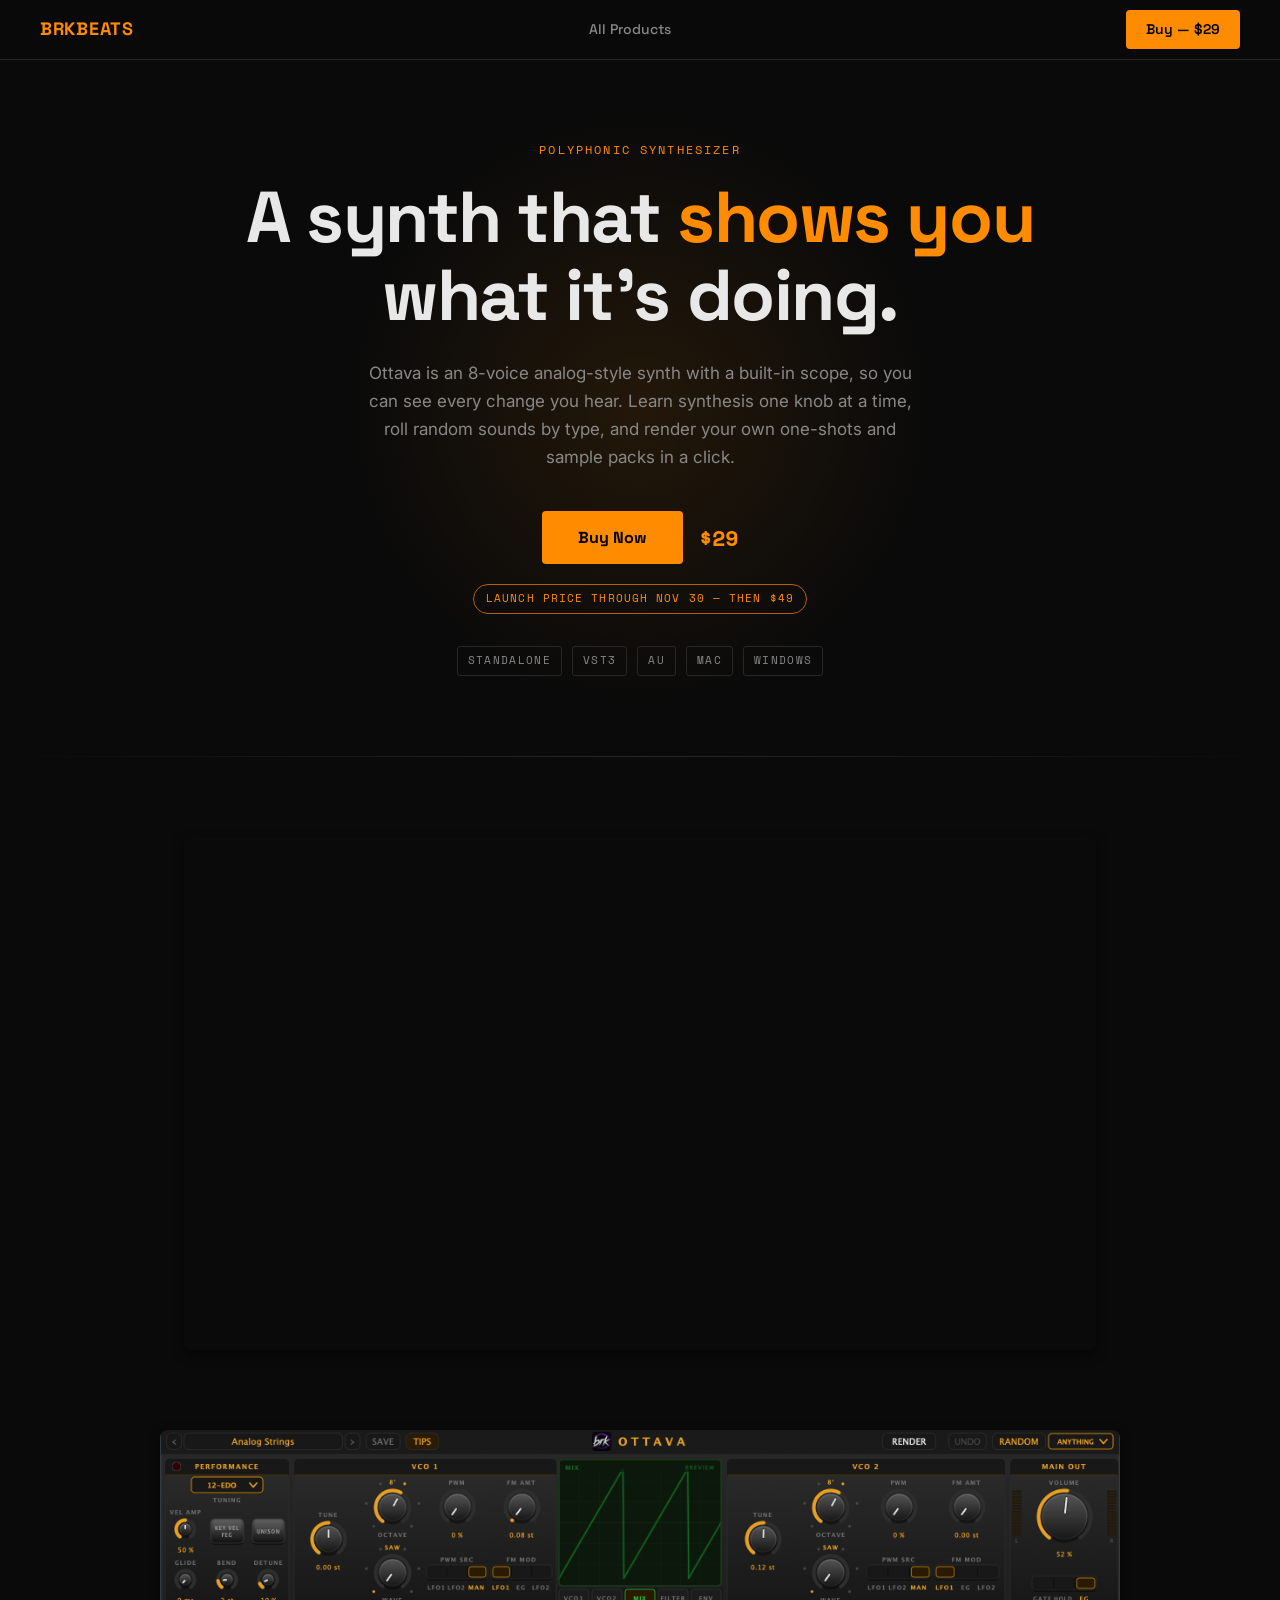
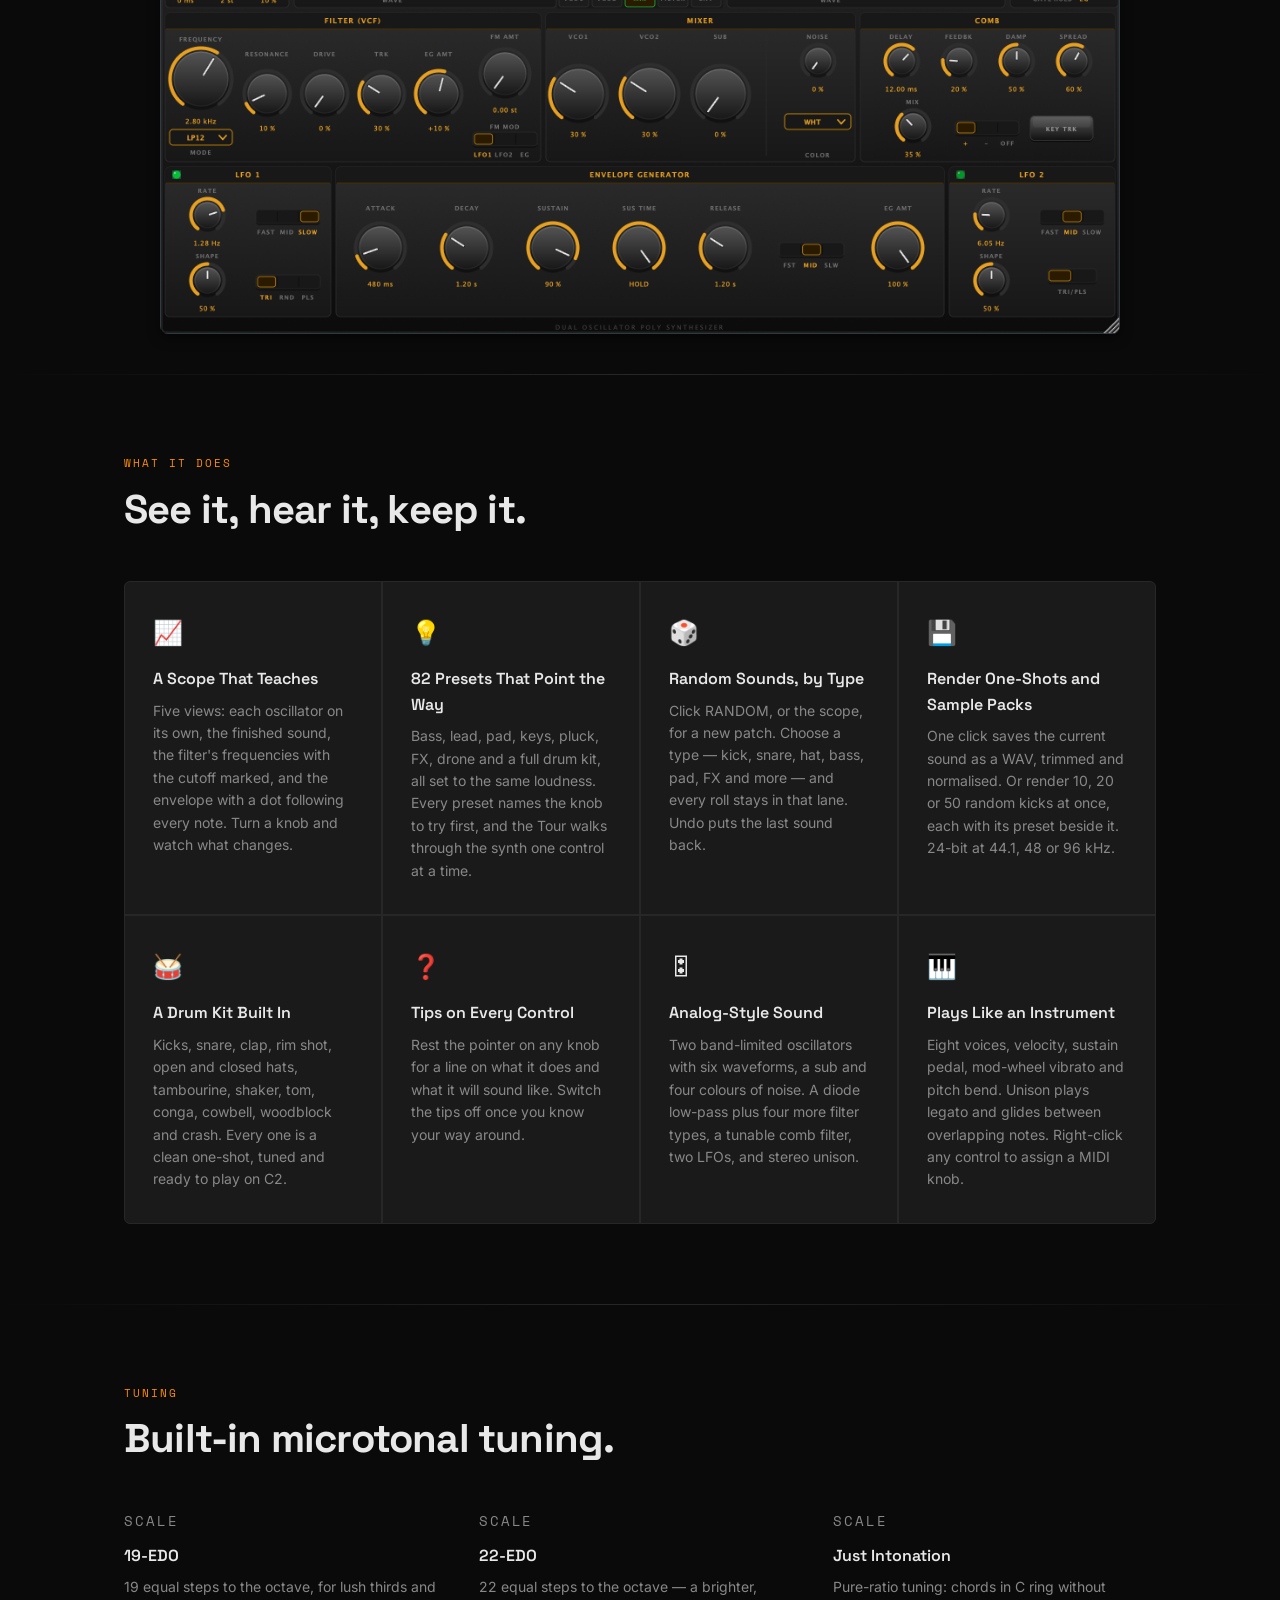
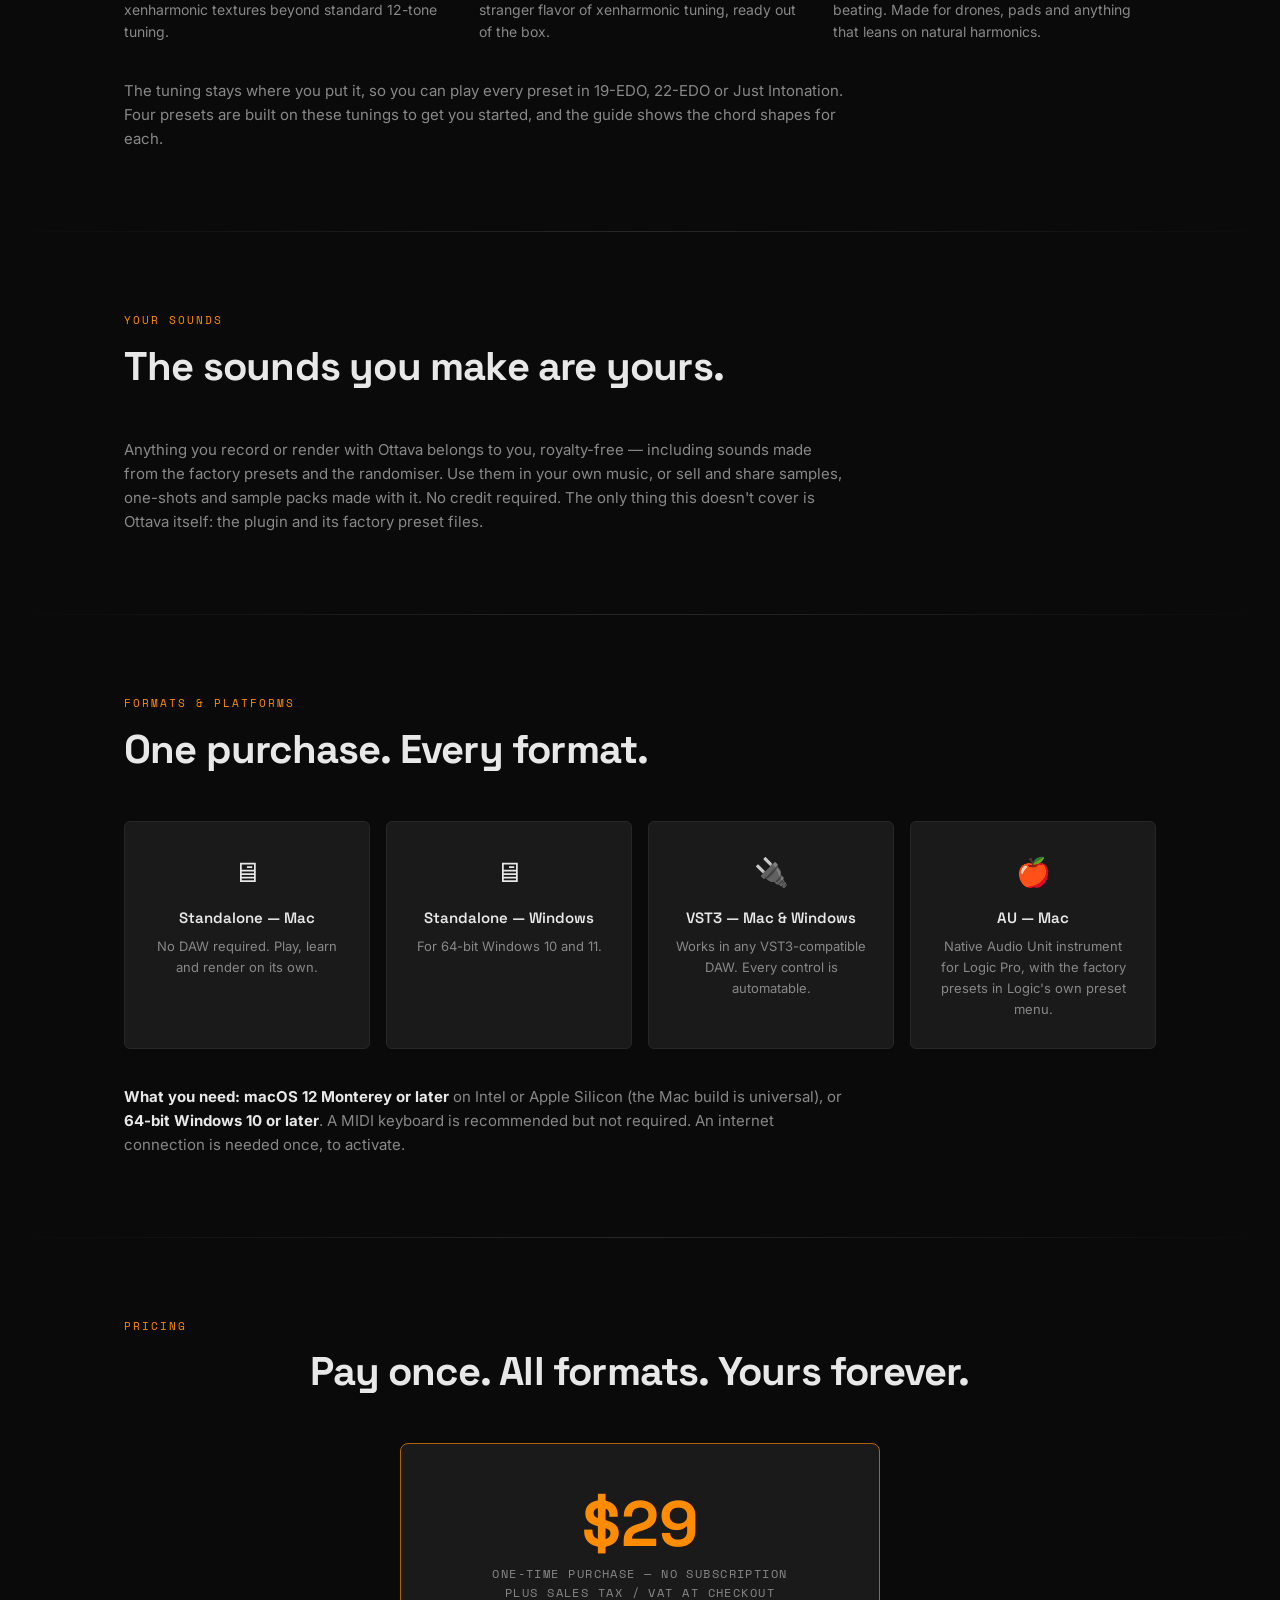
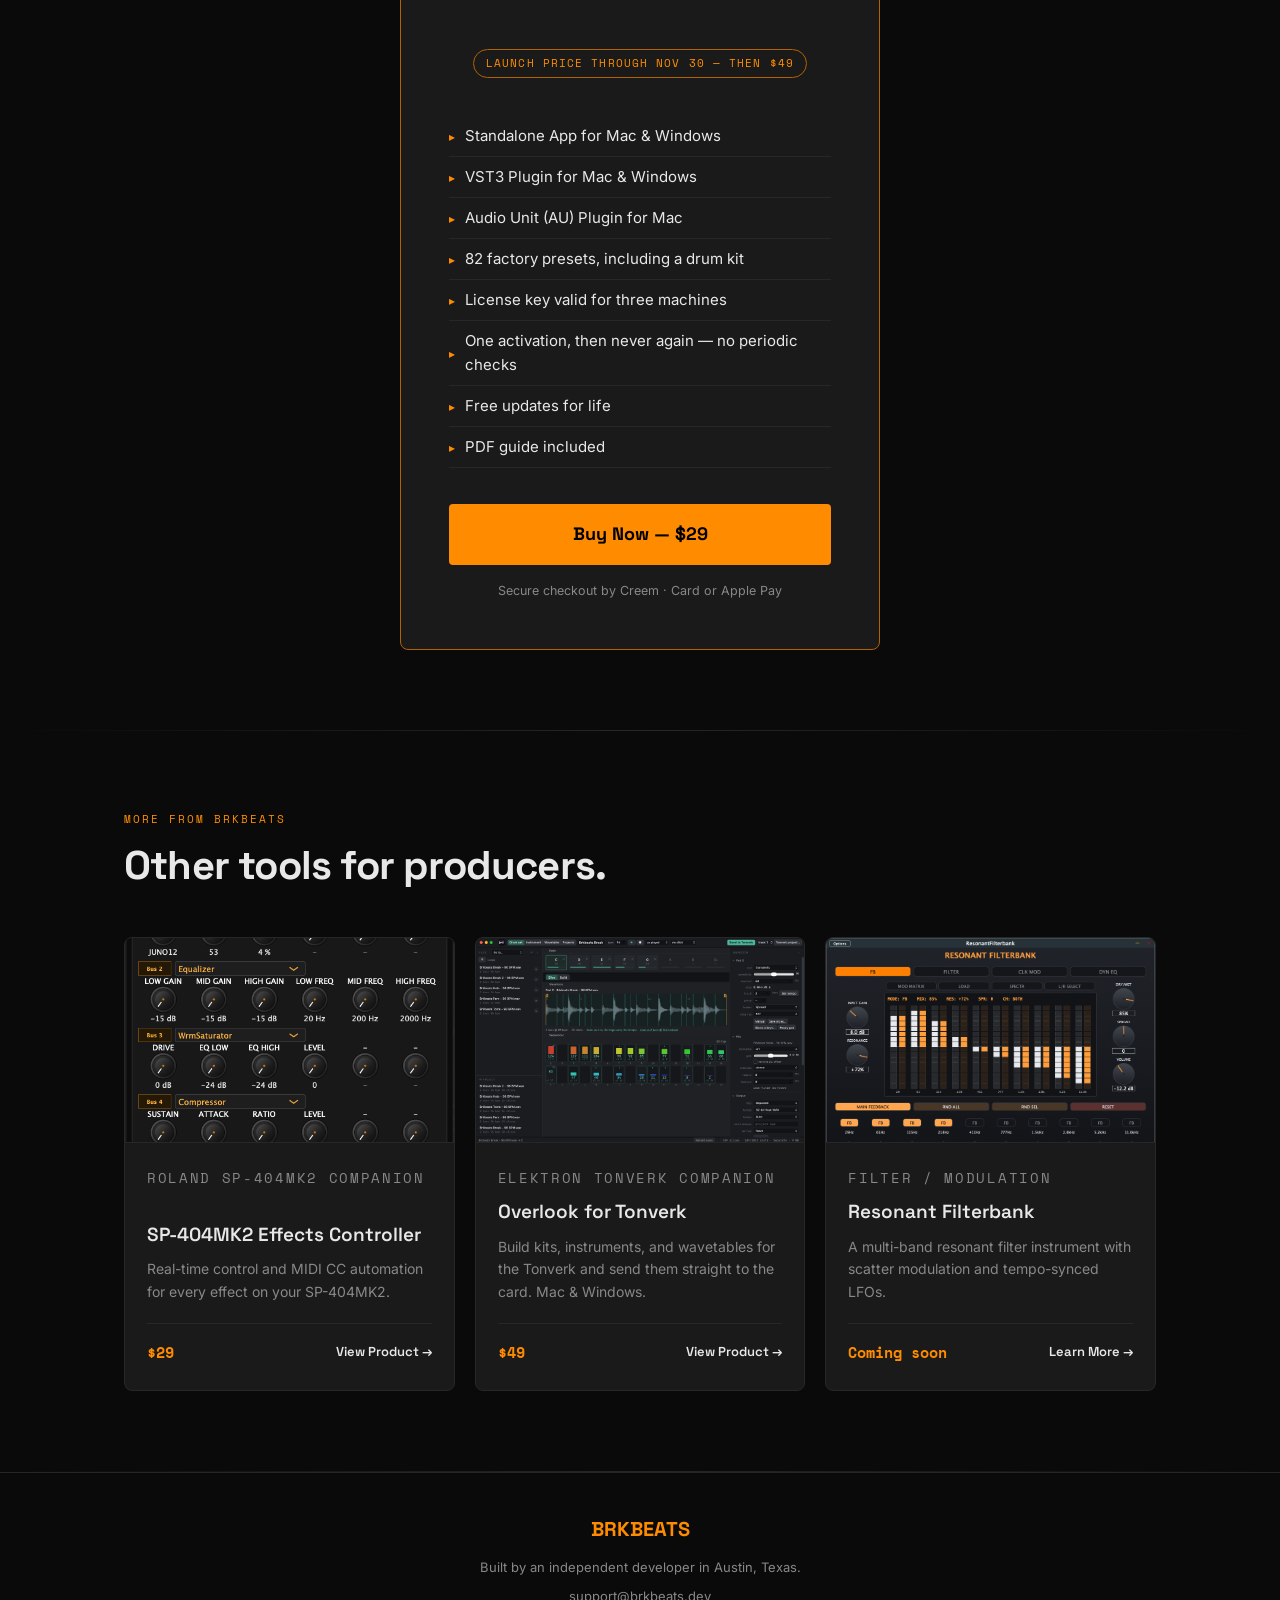
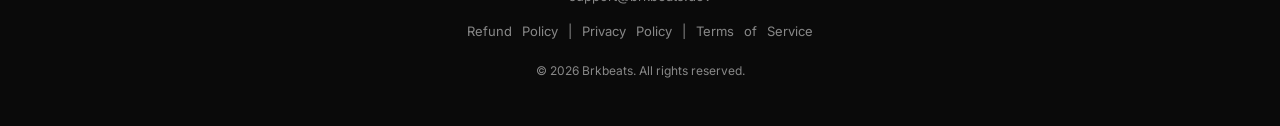
==== commit 788cf836: "Overlook is on sale: Mac & Windows, $49 through Nov 30 The Overlook page: Buy Now on Creem, the laun" ====
--- a/ottava.html
+++ b/ottava.html
@@ -233,6 +233,20 @@
 </div>
 </div>
 </a>
+<a class="product-card" href="overlook.html">
+<div class="product-thumb">
+<img src="assets/overlook-drumset.png" alt="Overlook for Tonverk: a break sliced across a pad and sequenced as trigs" />
+</div>
+<div class="product-body">
+<p class="product-eyebrow">Elektron Tonverk Companion</p>
+<h3>Overlook for Tonverk</h3>
+<p>Build kits, instruments, and wavetables for the Tonverk and send them straight to the card. Mac &amp; Windows.</p>
+<div class="product-footer">
+<span class="product-price">$49</span>
+<span class="product-cta">View Product →</span>
+</div>
+</div>
+</a>
 <a class="product-card" href="resonant-filterbank.html">
 <div class="product-thumb"><img src="assets/resonant-filterbank.png" alt="Resonant Filterbank interface" style="object-position: top;" /></div>
 <div class="product-body">
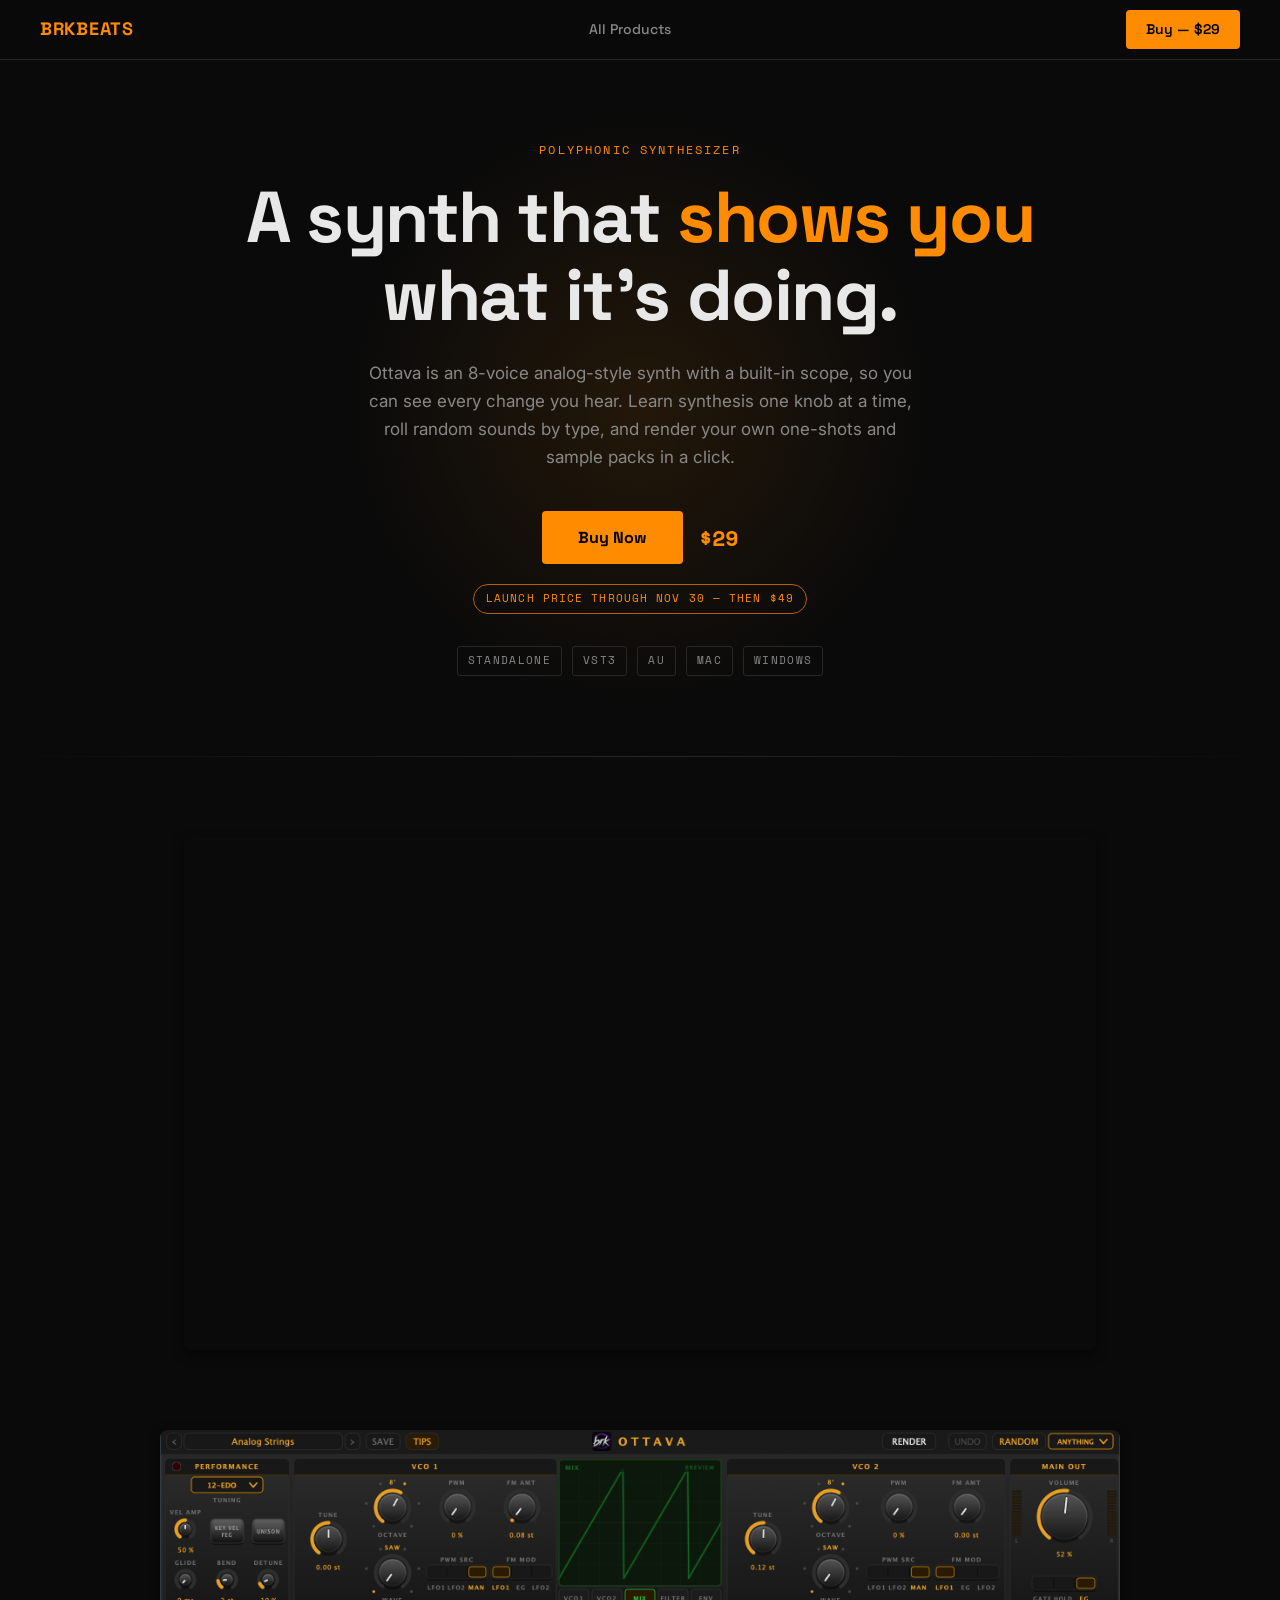
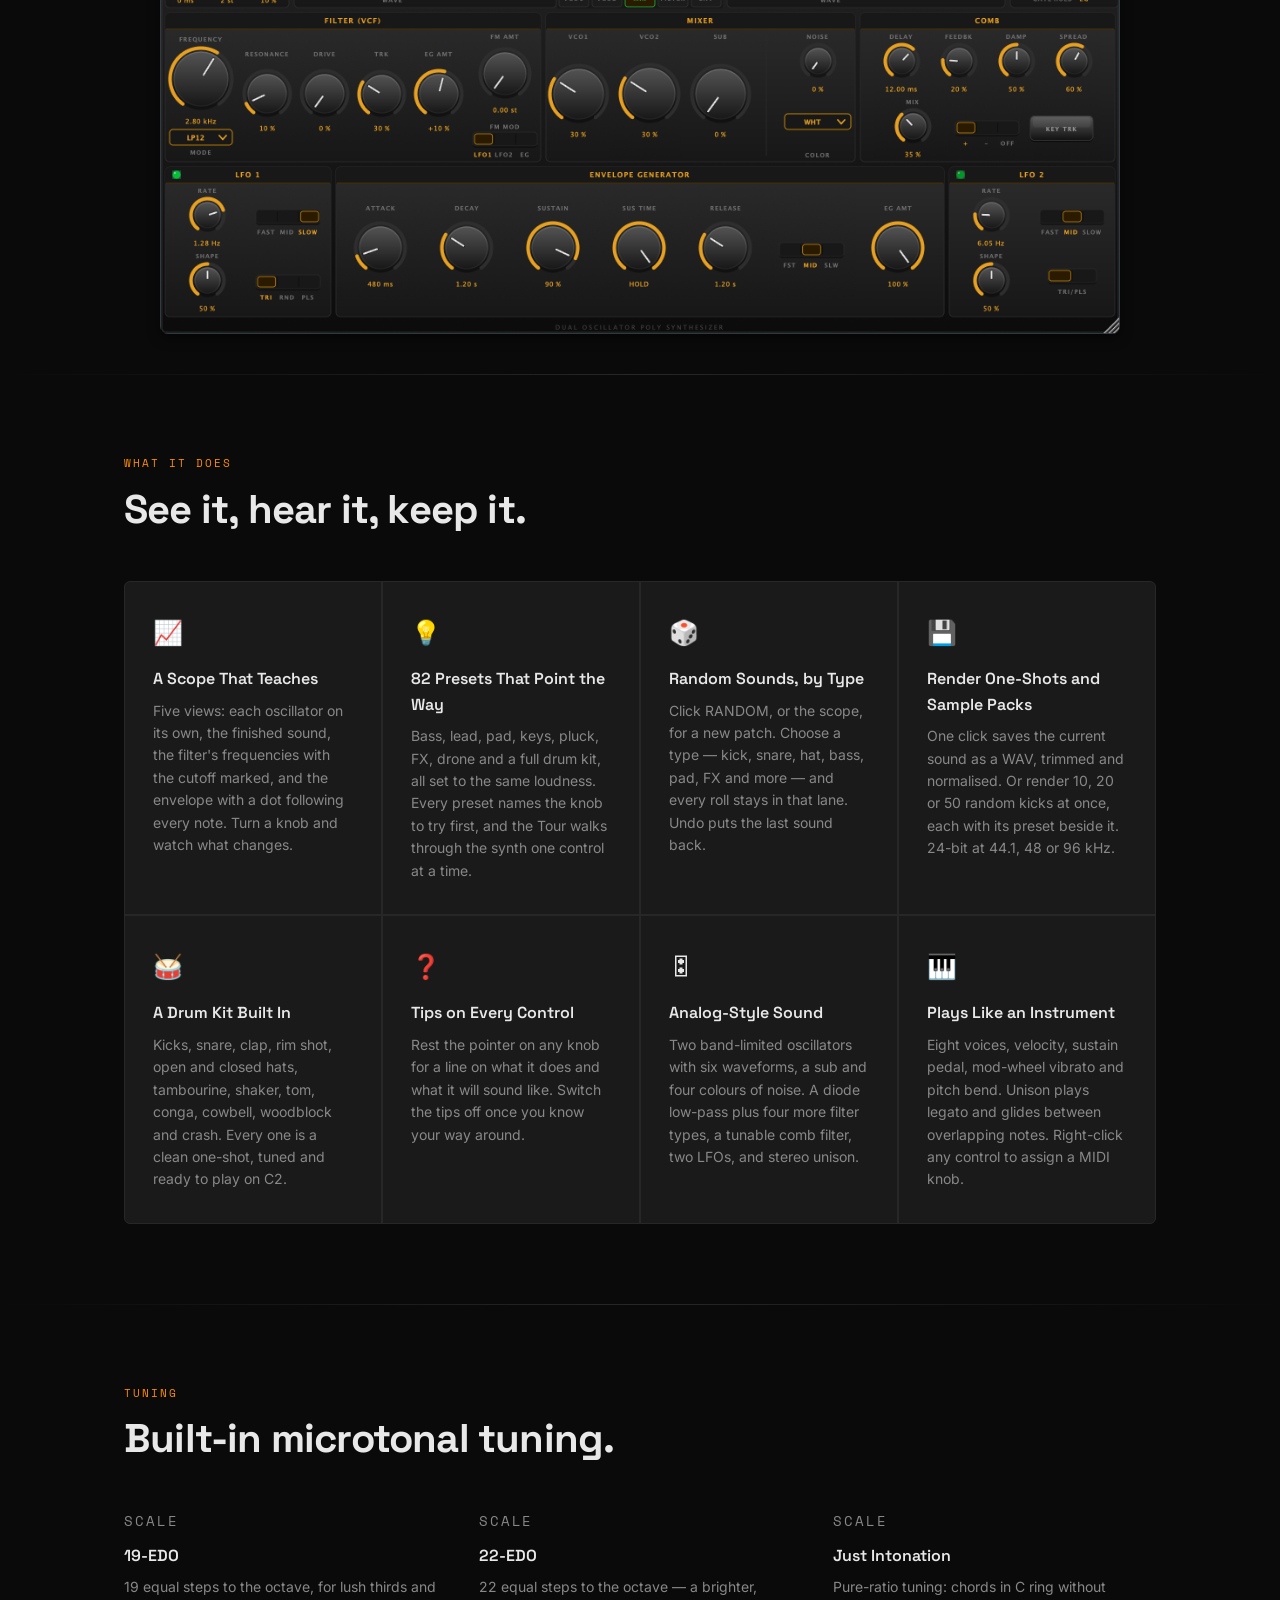
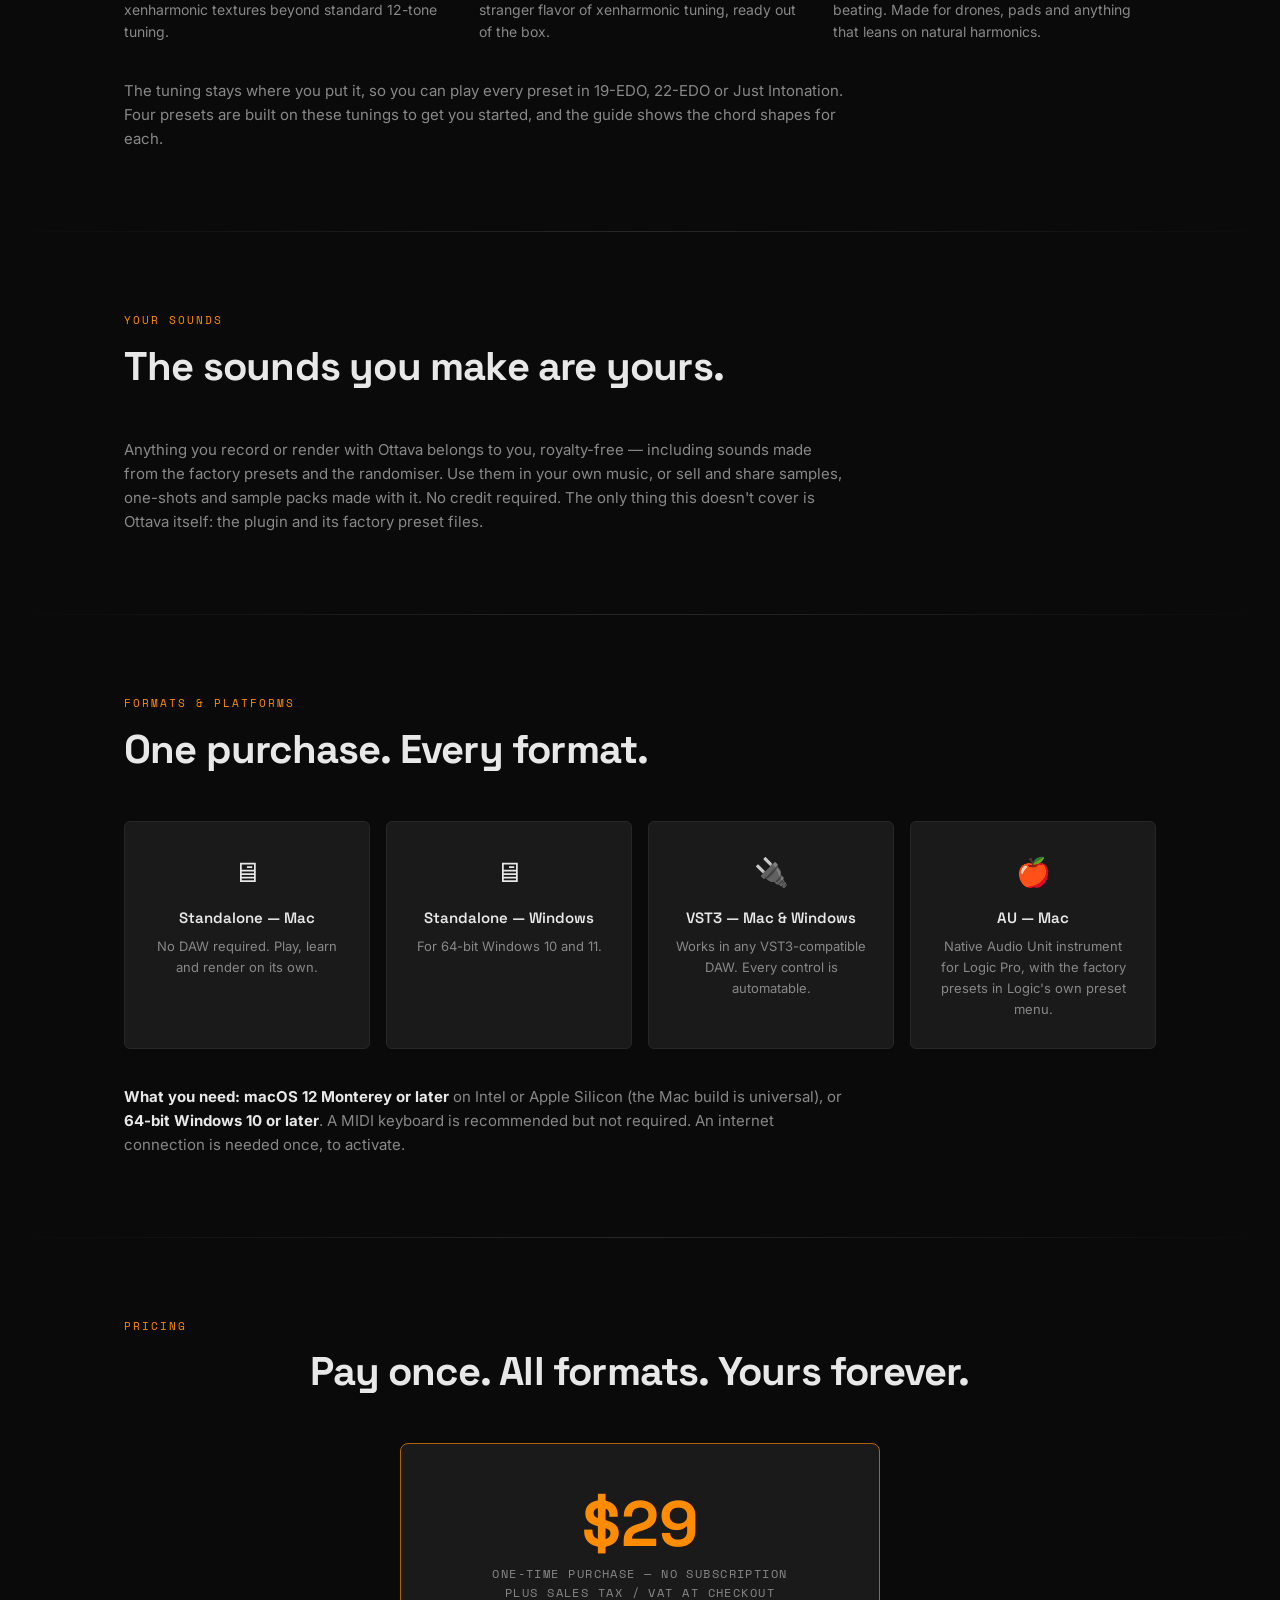
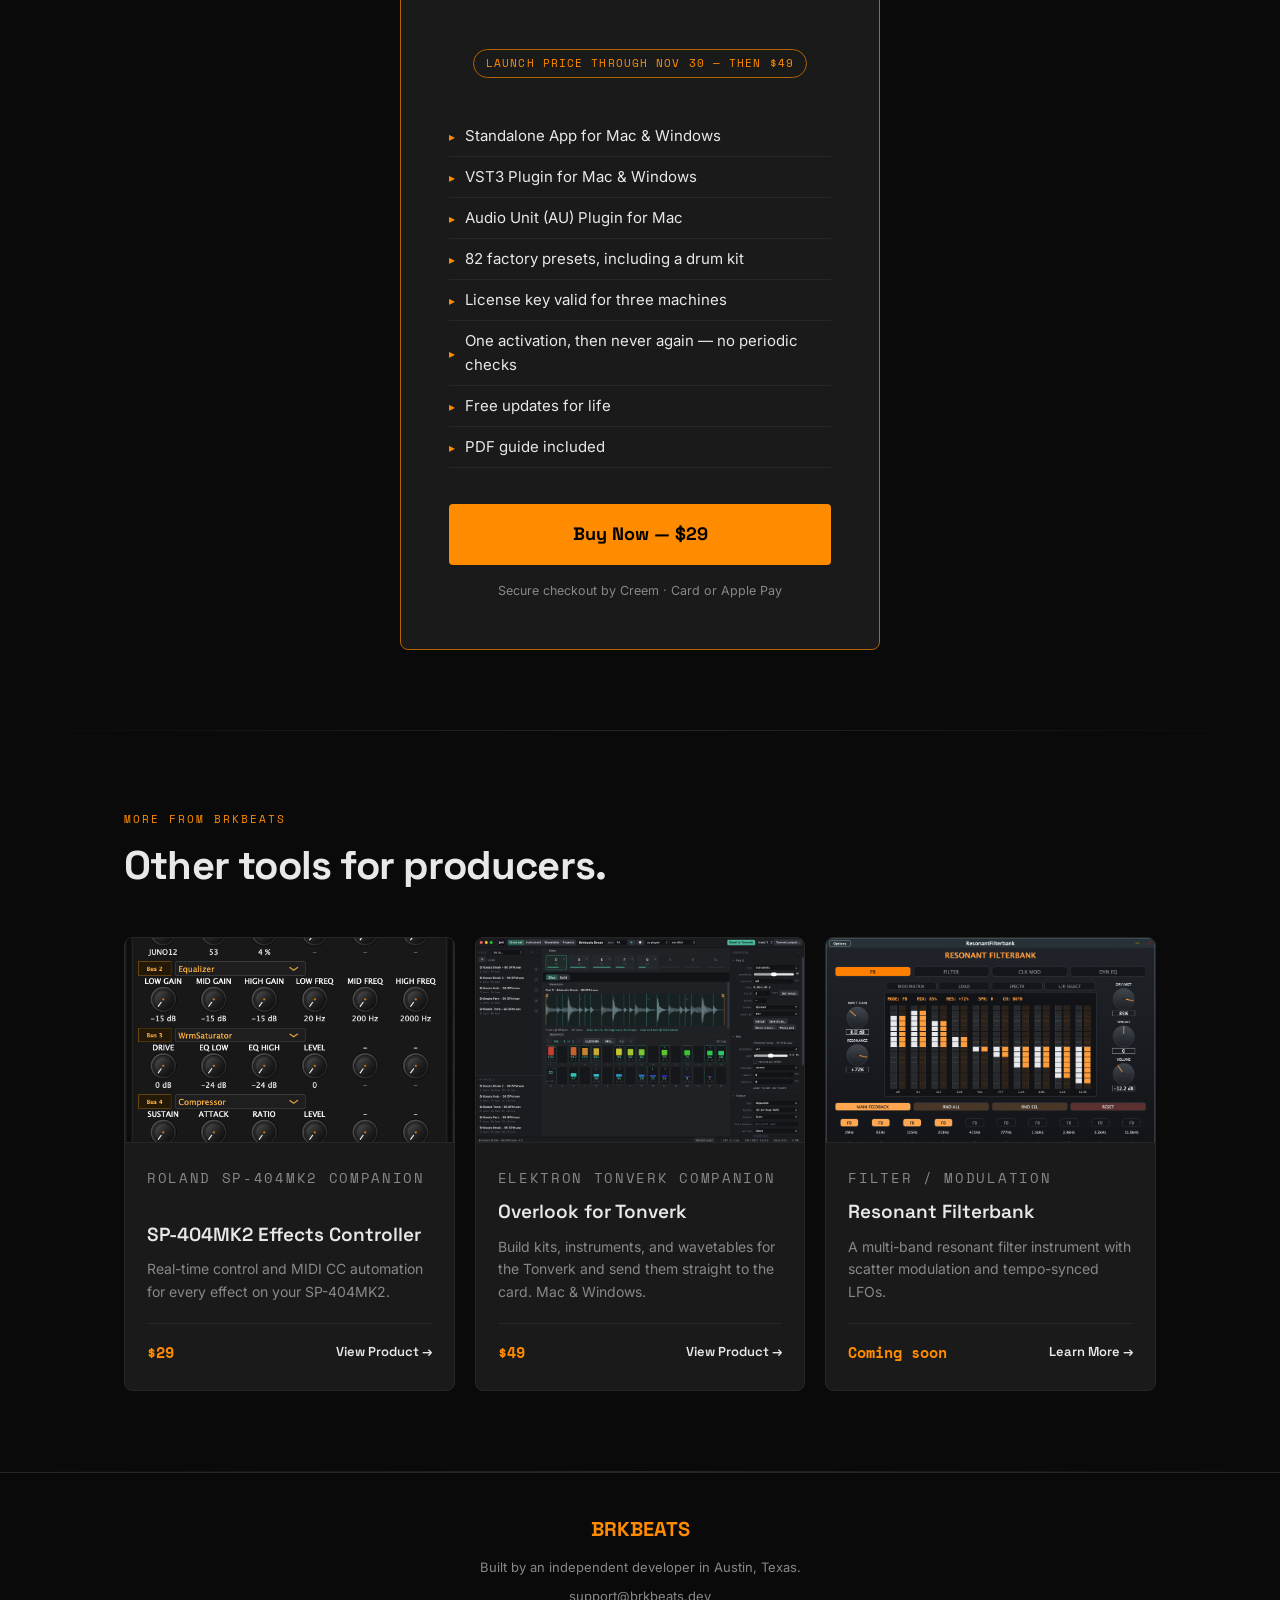
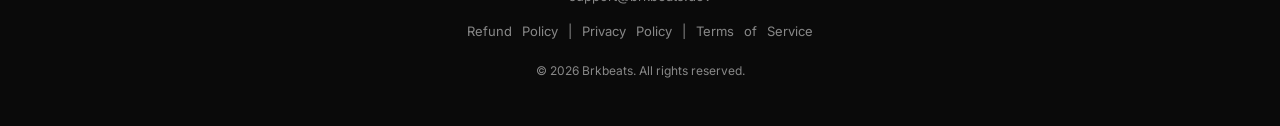
==== commit 82aad6f5: "Link previews: Open Graph tags and a share image for each page Shared links showed a card with no pi" ====
--- a/ottava.html
+++ b/ottava.html
@@ -5,6 +5,16 @@
 <meta name="viewport" content="width=device-width, initial-scale=1.0" />
 <title>Ottava – Synthesizer – Brkbeats</title>
 <meta name="description" content="Ottava is a polyphonic synthesizer that shows you what it's doing: a built-in scope, 82 presets that teach, random sounds by type, one-click rendering of one-shots and sample packs, and microtonal tuning. Standalone, VST3 and AU for Mac and Windows." />
+<meta property="og:type" content="website" />
+<meta property="og:site_name" content="Brkbeats" />
+<meta property="og:title" content="Ottava – A synth that shows you what it&#x27;s doing" />
+<meta property="og:description" content="Ottava is a polyphonic synthesizer that shows you what it&#x27;s doing: a built-in scope, 82 presets that teach, random sounds by type, one-click rendering of one-shots and sample packs, and microtonal tuning. Standalone, VST3 and AU for Mac and Windows." />
+<meta property="og:url" content="https://www.brkbeats.dev/ottava.html" />
+<meta property="og:image" content="https://www.brkbeats.dev/assets/og/ottava.png" />
+<meta property="og:image:width" content="1200" />
+<meta property="og:image:height" content="630" />
+<meta property="og:image:alt" content="Ottava: A synth that shows you what it&#x27;s doing, beside the synth&#x27;s panel" />
+<meta name="twitter:card" content="summary_large_image" />
 <link rel="preconnect" href="https://fonts.googleapis.com" />
 <link rel="preconnect" href="https://fonts.gstatic.com" crossorigin />
 <link href="https://fonts.googleapis.com/css2?family=Space+Grotesk:wght@400;500;600;700&family=Inter:wght@400;500&family=Space+Mono&display=swap" rel="stylesheet" />
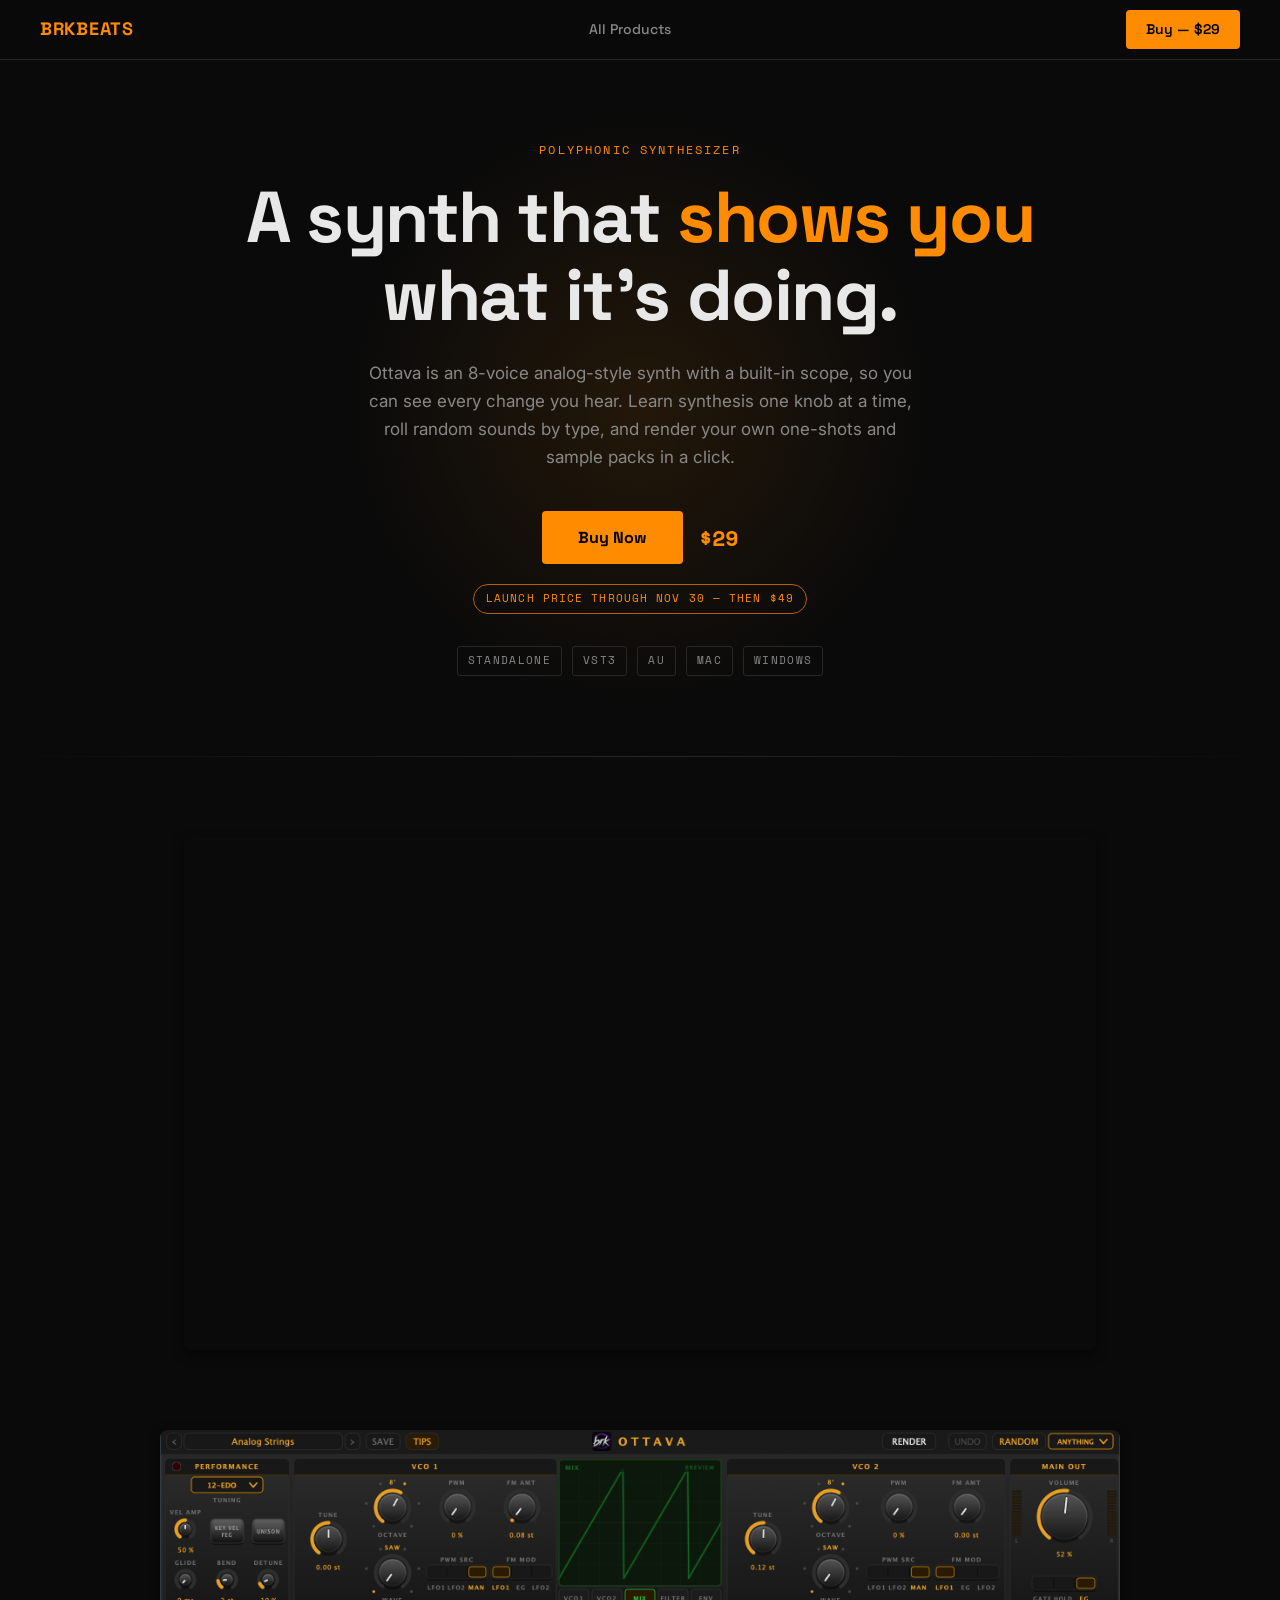
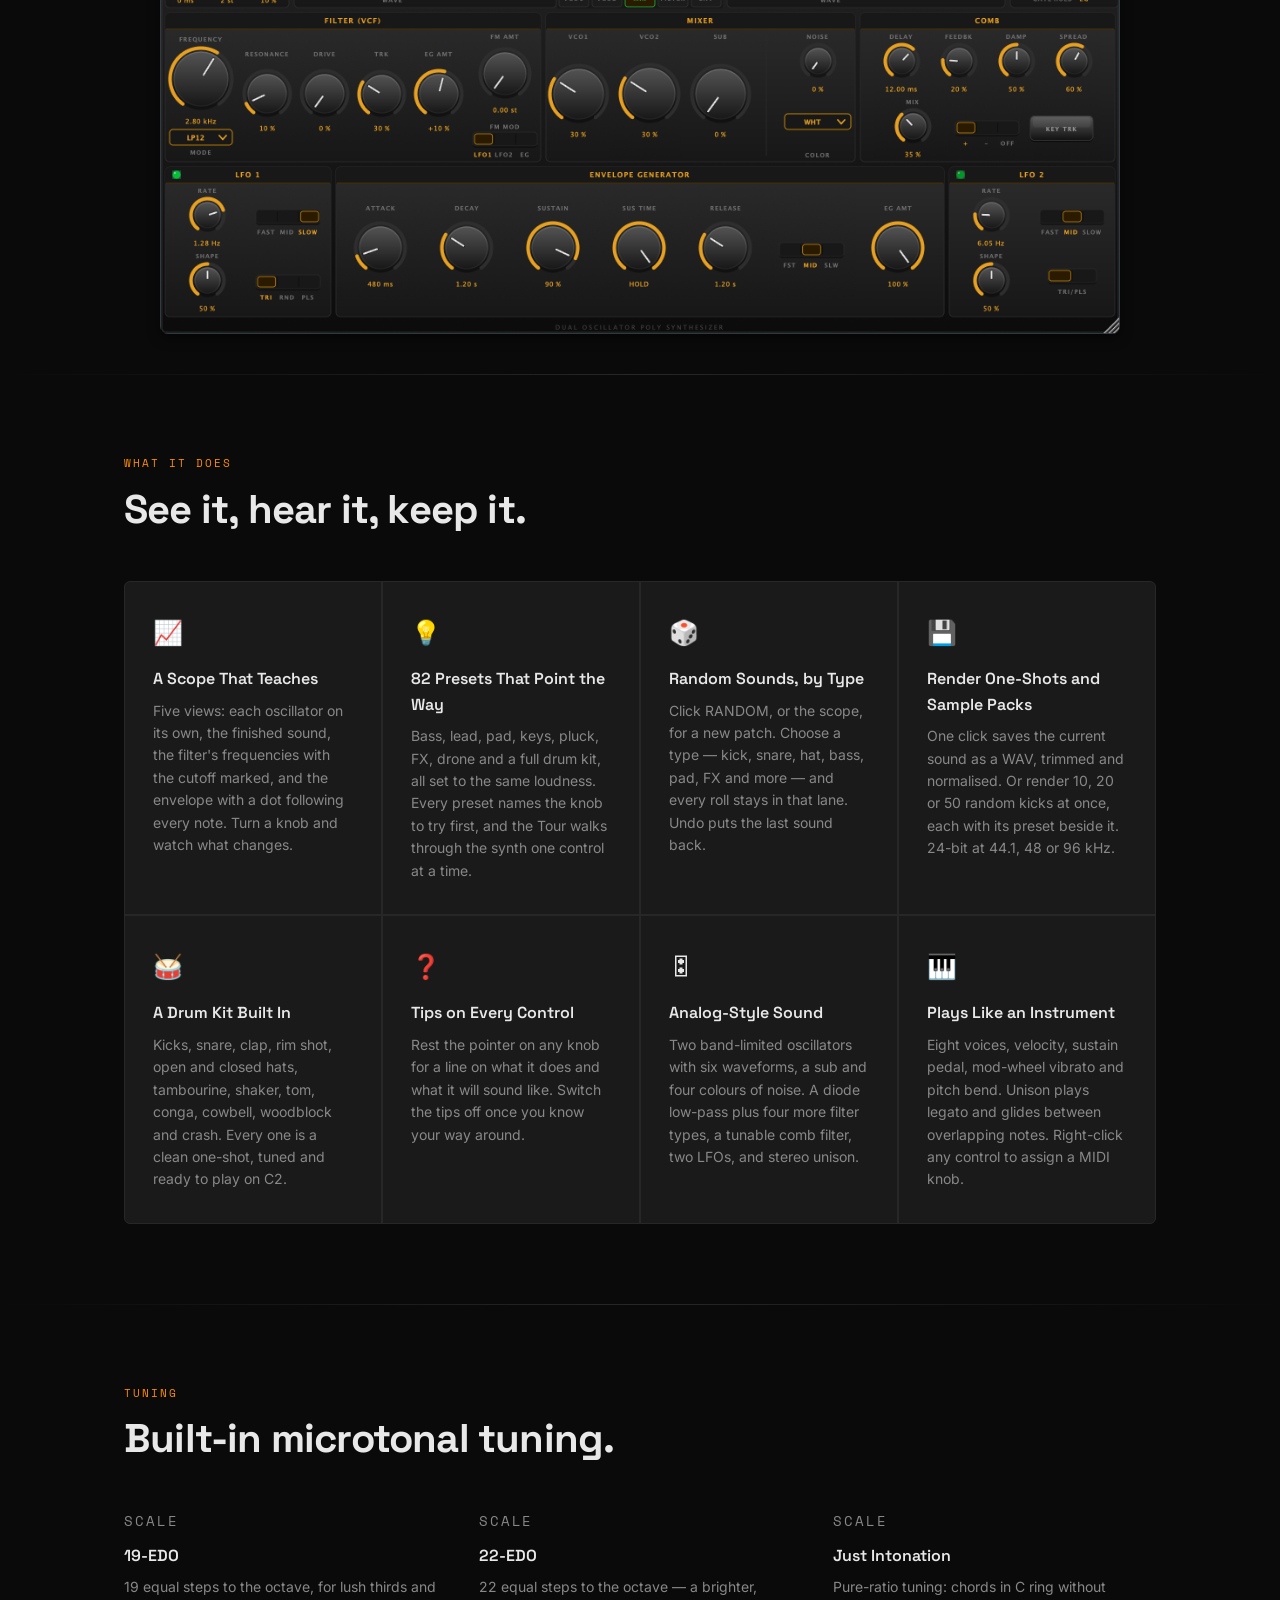
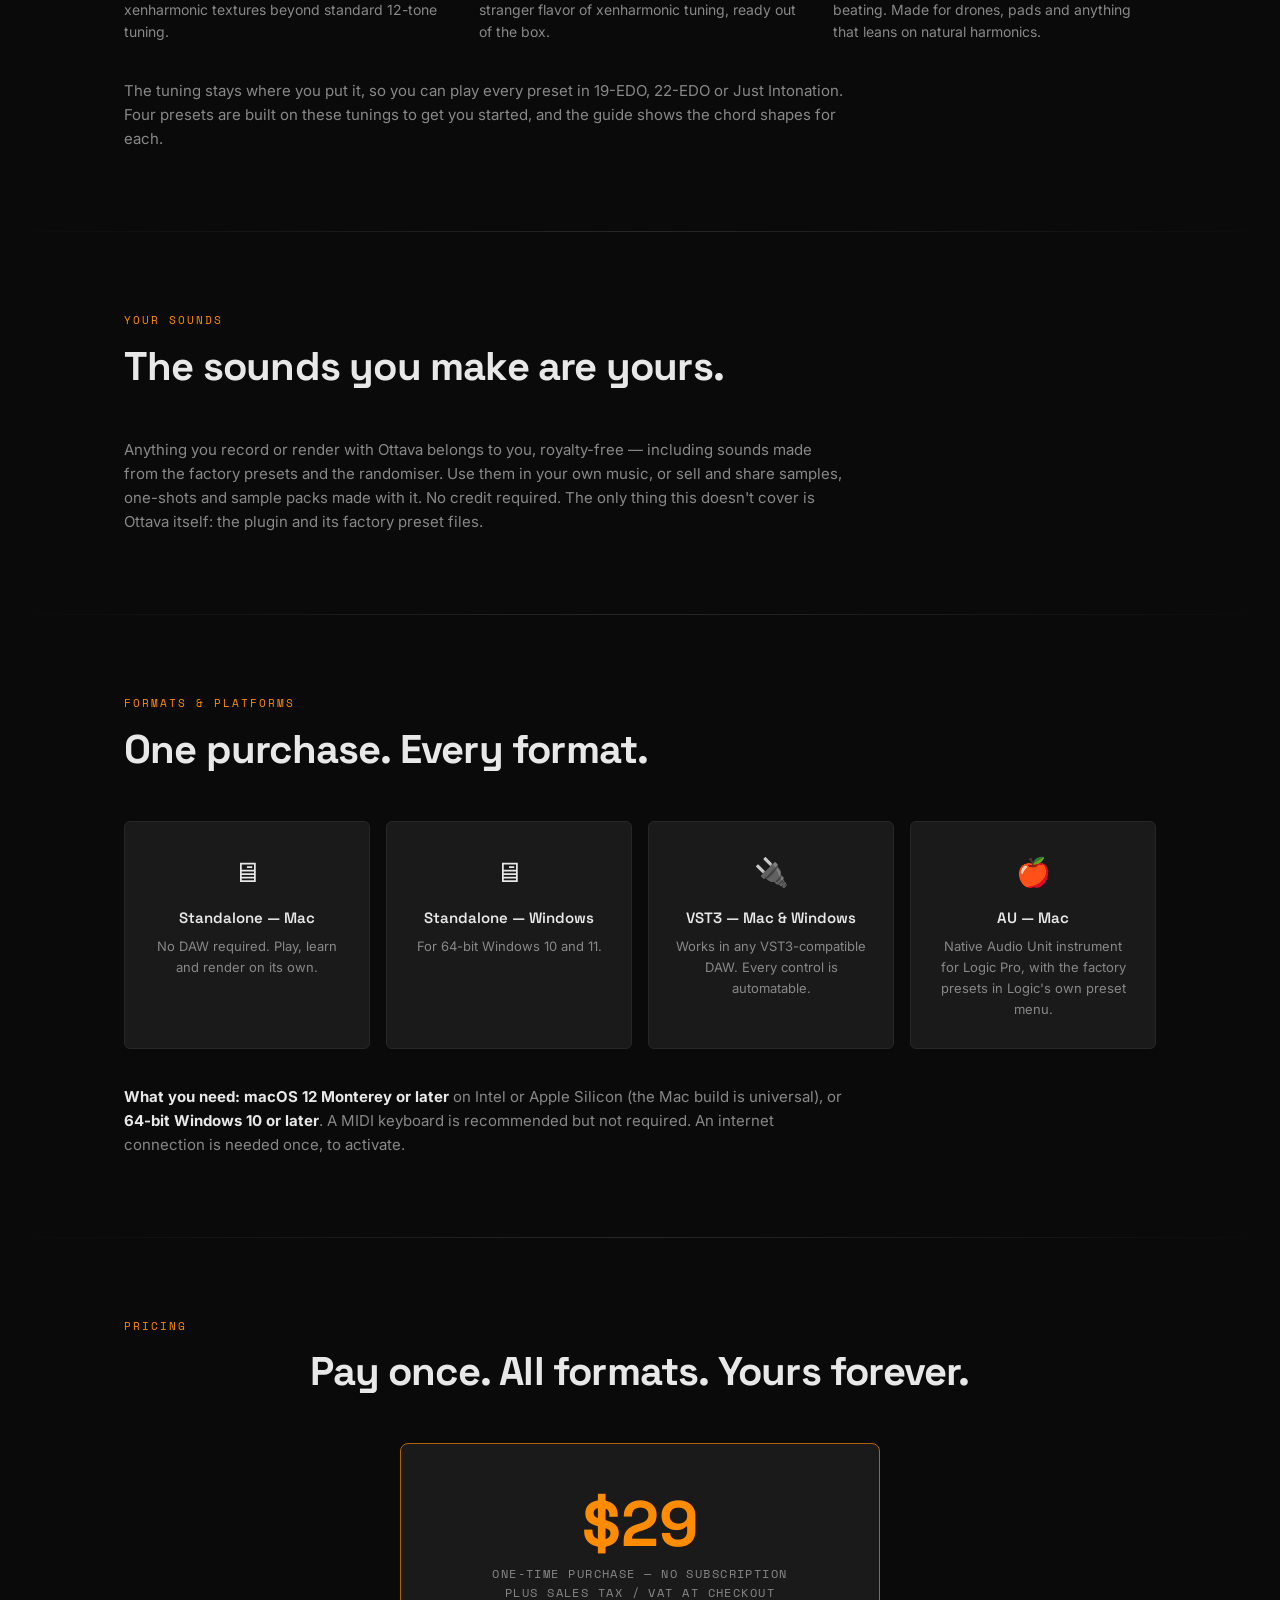
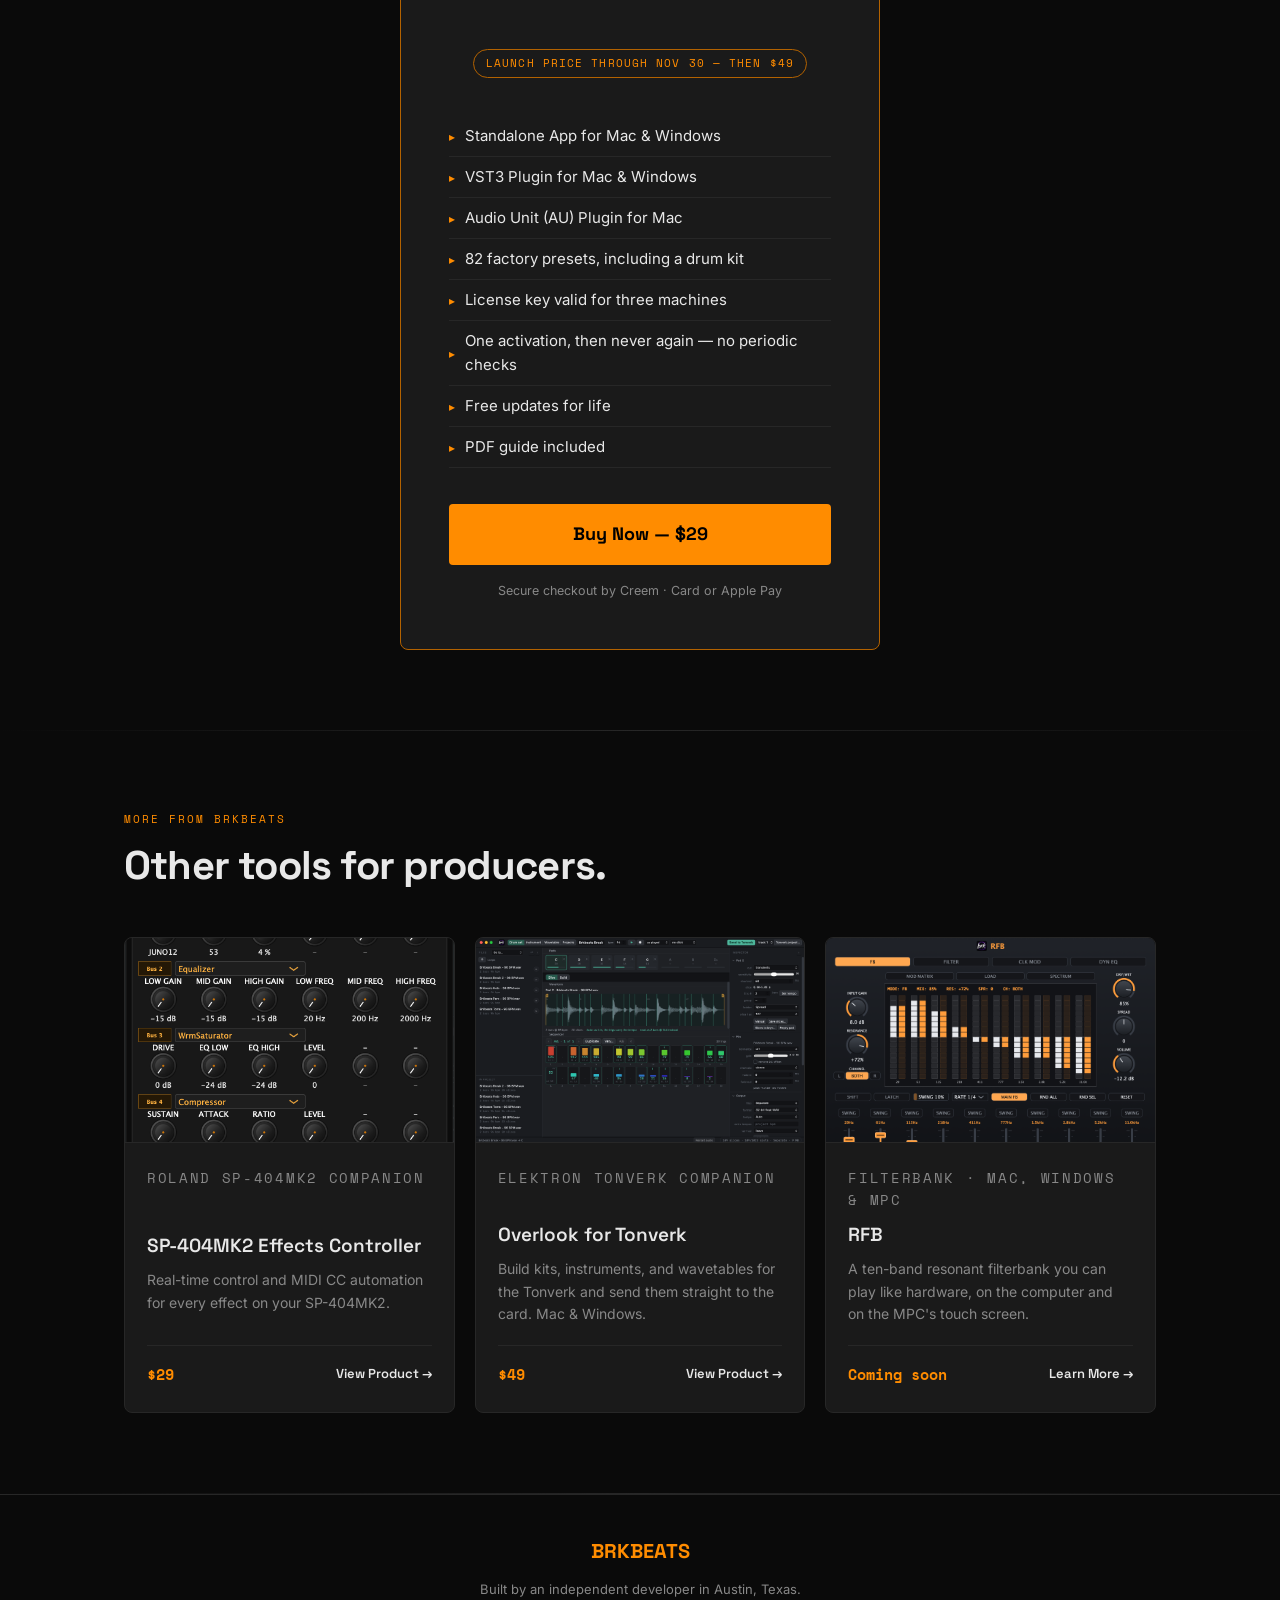
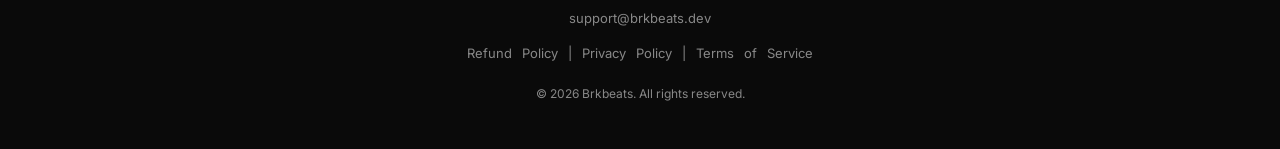
==== commit 29f8578a: "RFB page: renamed from Resonant Filterbank, the MPC version, still launching soon rfb.html replaces " ====
--- a/ottava.html
+++ b/ottava.html
@@ -217,7 +217,7 @@
 <li>Free updates for life</li>
 <li>PDF guide included</li>
 </ul>
-<a class="btn-buy-full" href="https://www.creem.io/payment/prod_5YpGTJc54C3rRvjnBdbgtO">Buy Now — $29</a>
+<a class="btn-buy-full" href="https://www.creem.io/payment/prod_5YpGTJc54C3rRvjnBdbgtO" rel="nofollow" data-buy="ottava">Buy Now — $29</a>
 <p class="pricing-note">Secure checkout by Creem · Card or Apple Pay</p>
 </div>
 </section>
@@ -257,12 +257,14 @@
 </div>
 </div>
 </a>
-<a class="product-card" href="resonant-filterbank.html">
-<div class="product-thumb"><img src="assets/resonant-filterbank.png" alt="Resonant Filterbank interface" style="object-position: top;" /></div>
+<a class="product-card" href="rfb.html">
+<div class="product-thumb">
+<img src="assets/rfb.png" alt="RFB filterbank interface" style="object-position: top;" />
+</div>
 <div class="product-body">
-<p class="product-eyebrow">Filter / Modulation</p>
-<h3>Resonant Filterbank</h3>
-<p>A multi-band resonant filter instrument with scatter modulation and tempo-synced LFOs.</p>
+<p class="product-eyebrow">Filterbank · Mac, Windows &amp; MPC</p>
+<h3>RFB</h3>
+<p>A ten-band resonant filterbank you can play like hardware, on the computer and on the MPC's touch screen.</p>
 <div class="product-footer">
 <span class="product-price">Coming soon</span>
 <span class="product-cta">Learn More →</span>
@@ -289,6 +291,23 @@
 <p style="margin-top:20px; font-size:12px;">© 2026 Brkbeats. All rights reserved.</p>
 </footer>
 
+  <!-- Buy clicks: the button is a plain link to Creem; on a click the page also sends a note (product, where
+       this visit came from) to our click counter with sendBeacon, which never delays or blocks the click.
+       No cookies, nothing stored in the browser. -->
+  <script>
+    (function () {
+      var s = new URLSearchParams(location.search).get('src');
+      if (!s) { try { s = document.referrer ? new URL(document.referrer).hostname : 'direct'; } catch (e) { s = 'direct'; } }
+      document.querySelectorAll('a[data-buy]').forEach(function (a) {
+        a.addEventListener('click', function () {
+          try {
+            navigator.sendBeacon('https://brkbeats-clicks.brkbeats-dev.workers.dev/click',
+                                 JSON.stringify({ product: a.getAttribute('data-buy'), src: s }));
+          } catch (e) { /* the click goes on to Creem regardless */ }
+        });
+      });
+    })();
+  </script>
   <!-- Cloudflare Web Analytics: cookieless page counts, no personal data -->
   <script type="module" src="https://static.cloudflareinsights.com/beacon.min.js" data-cf-beacon='{"token": "6b745f9adb434fdb9da7a3e9d561f4b3"}'></script>
 </body>
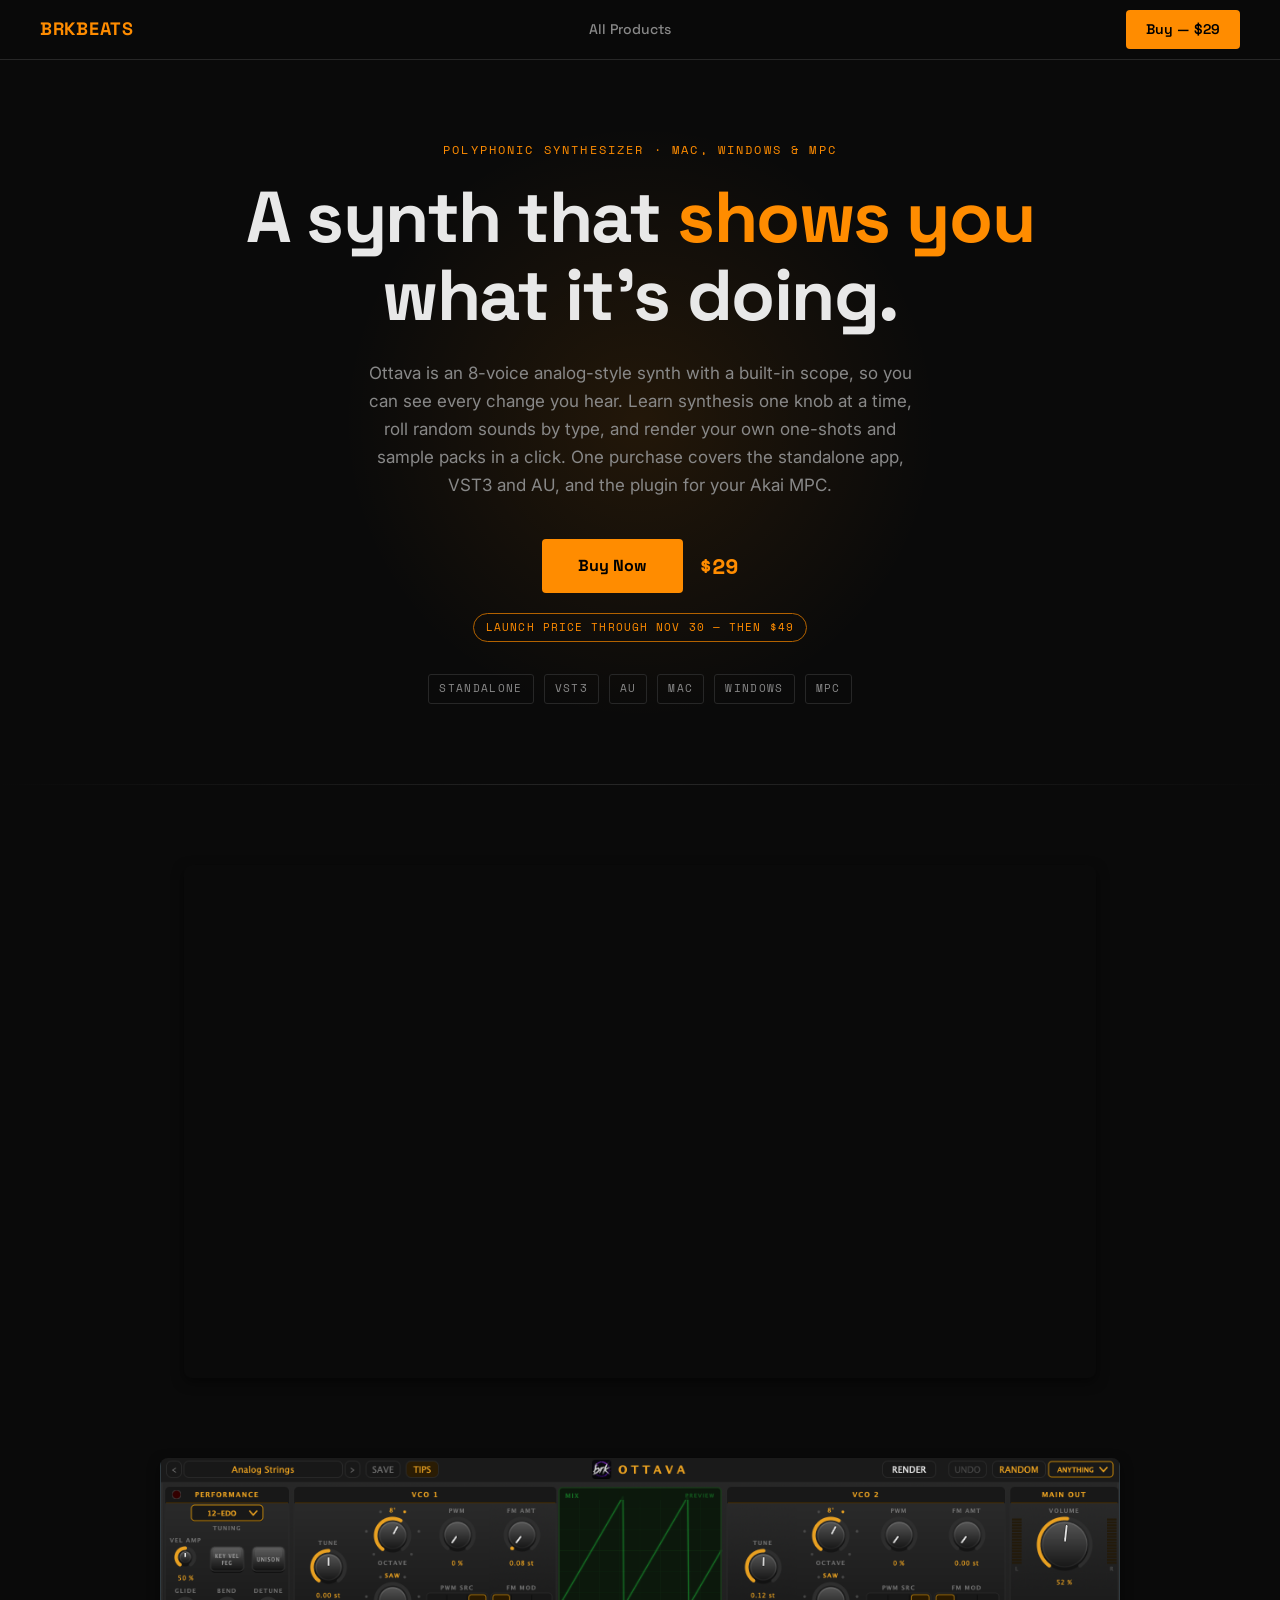
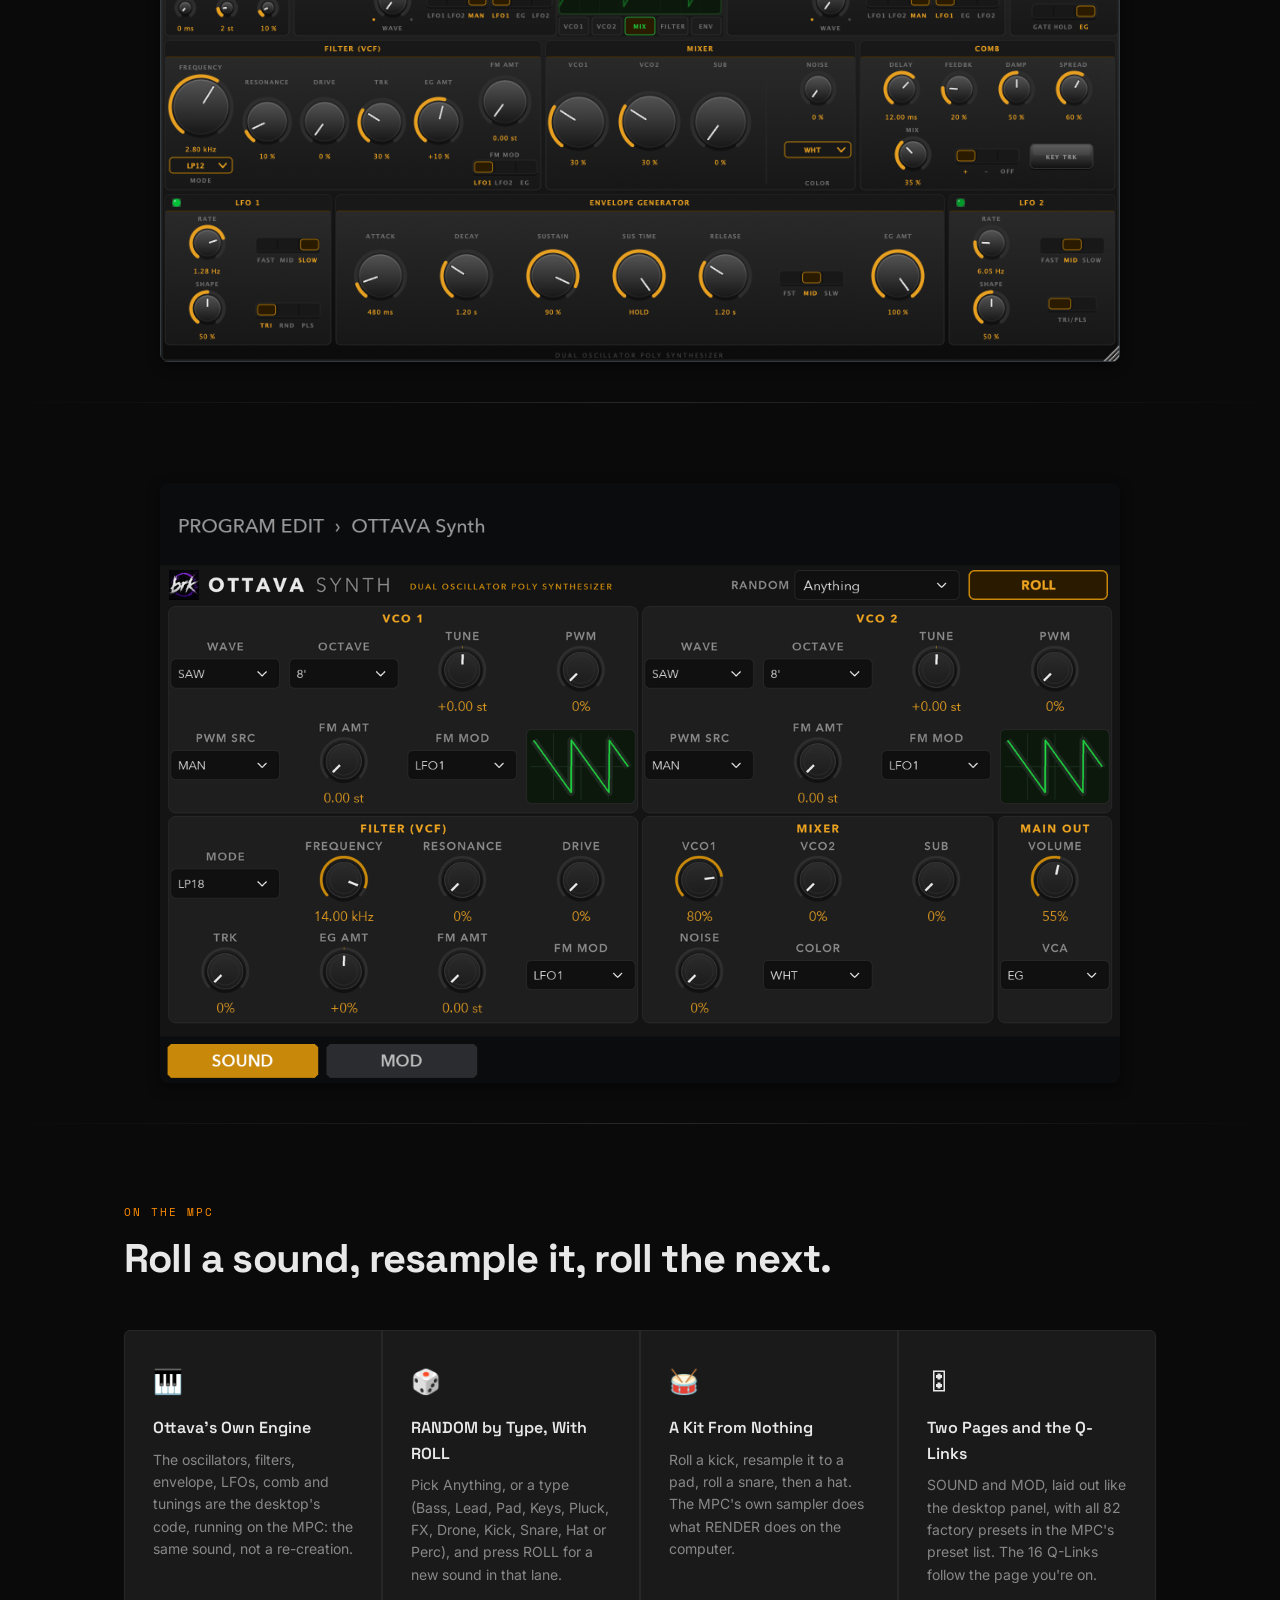
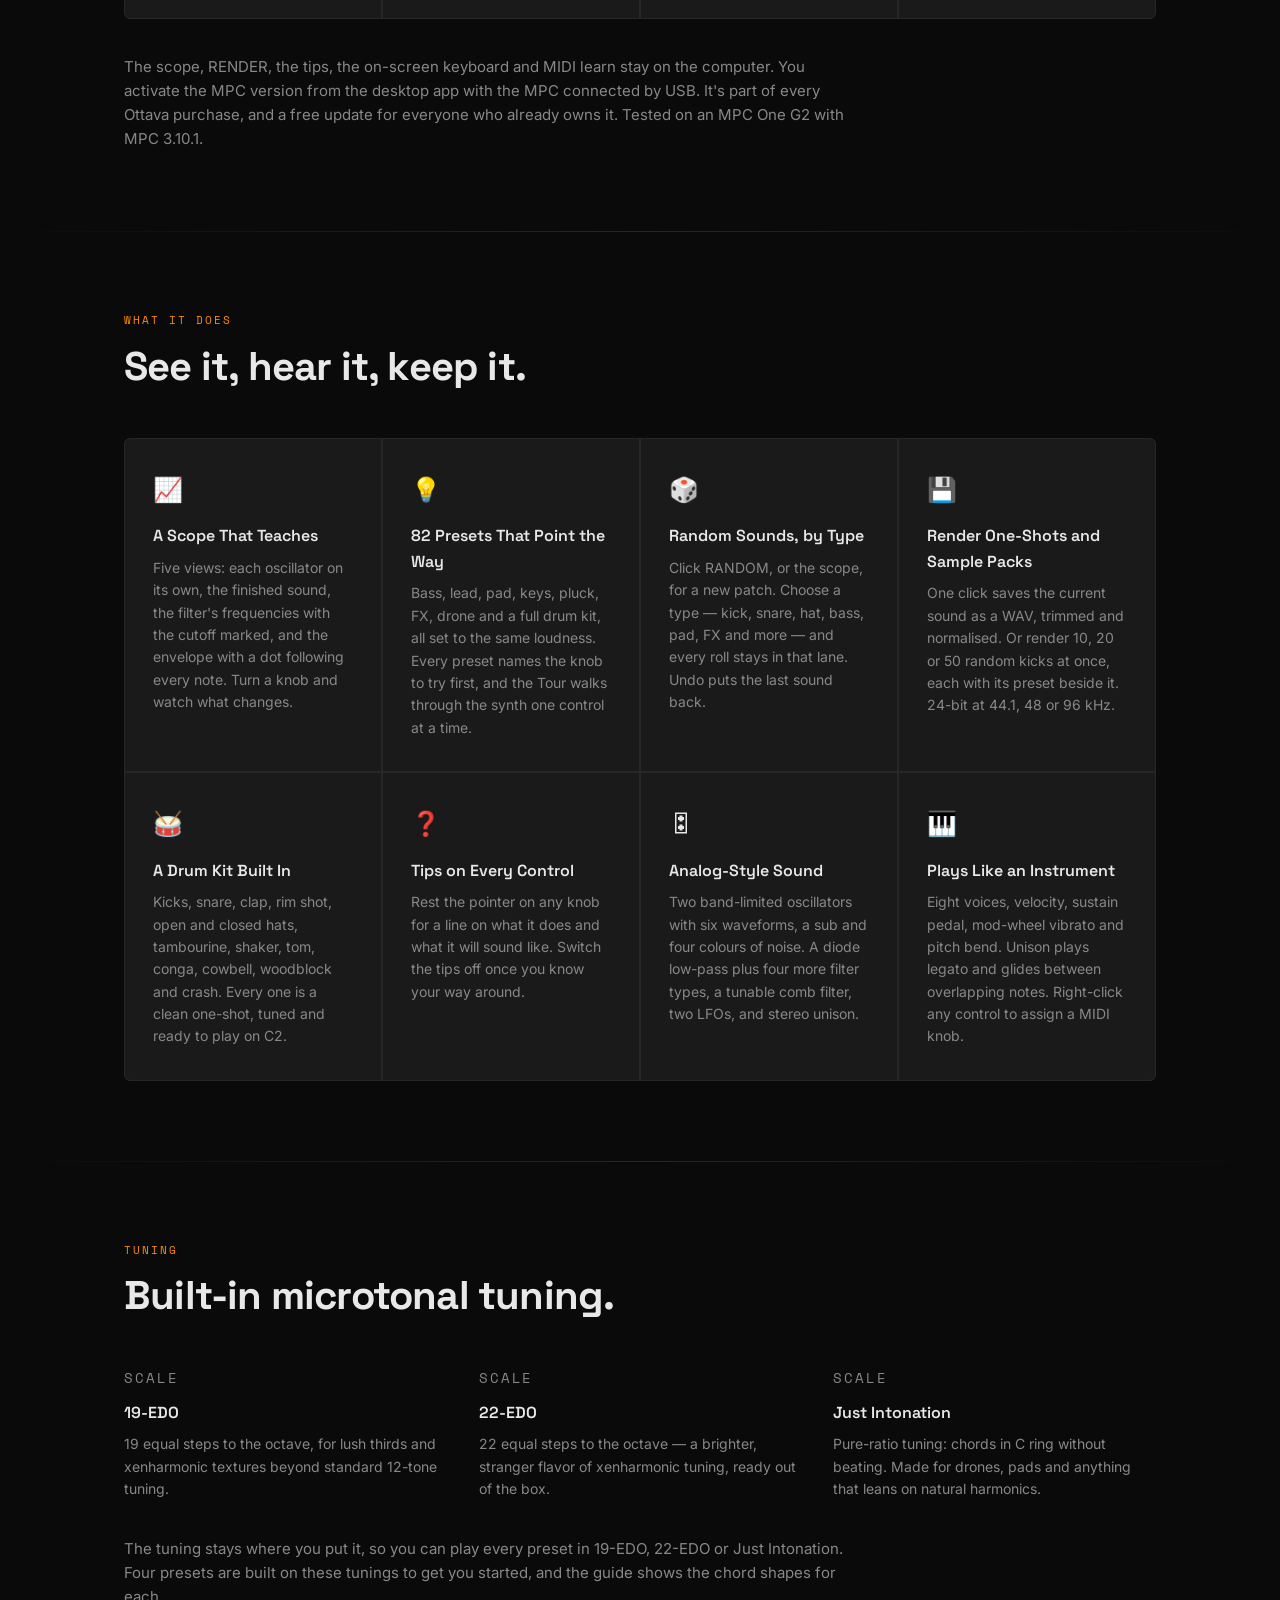
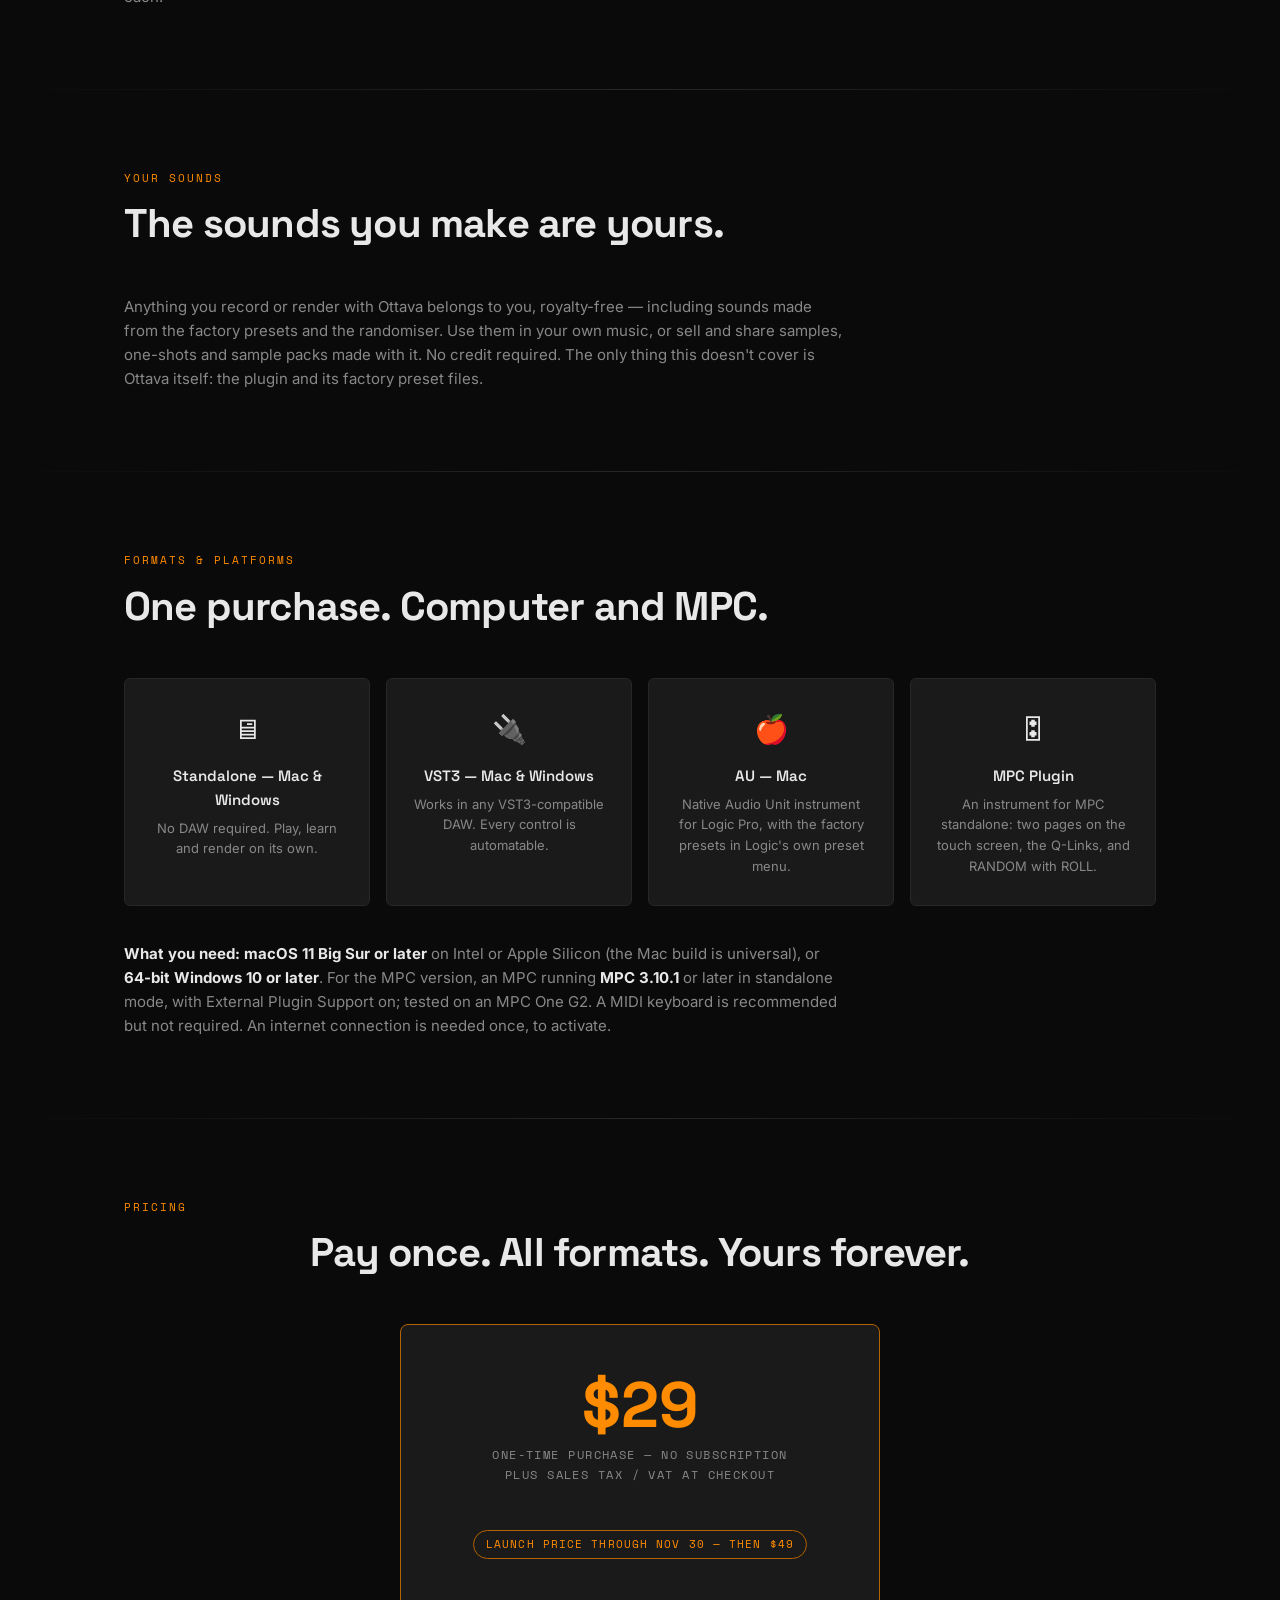
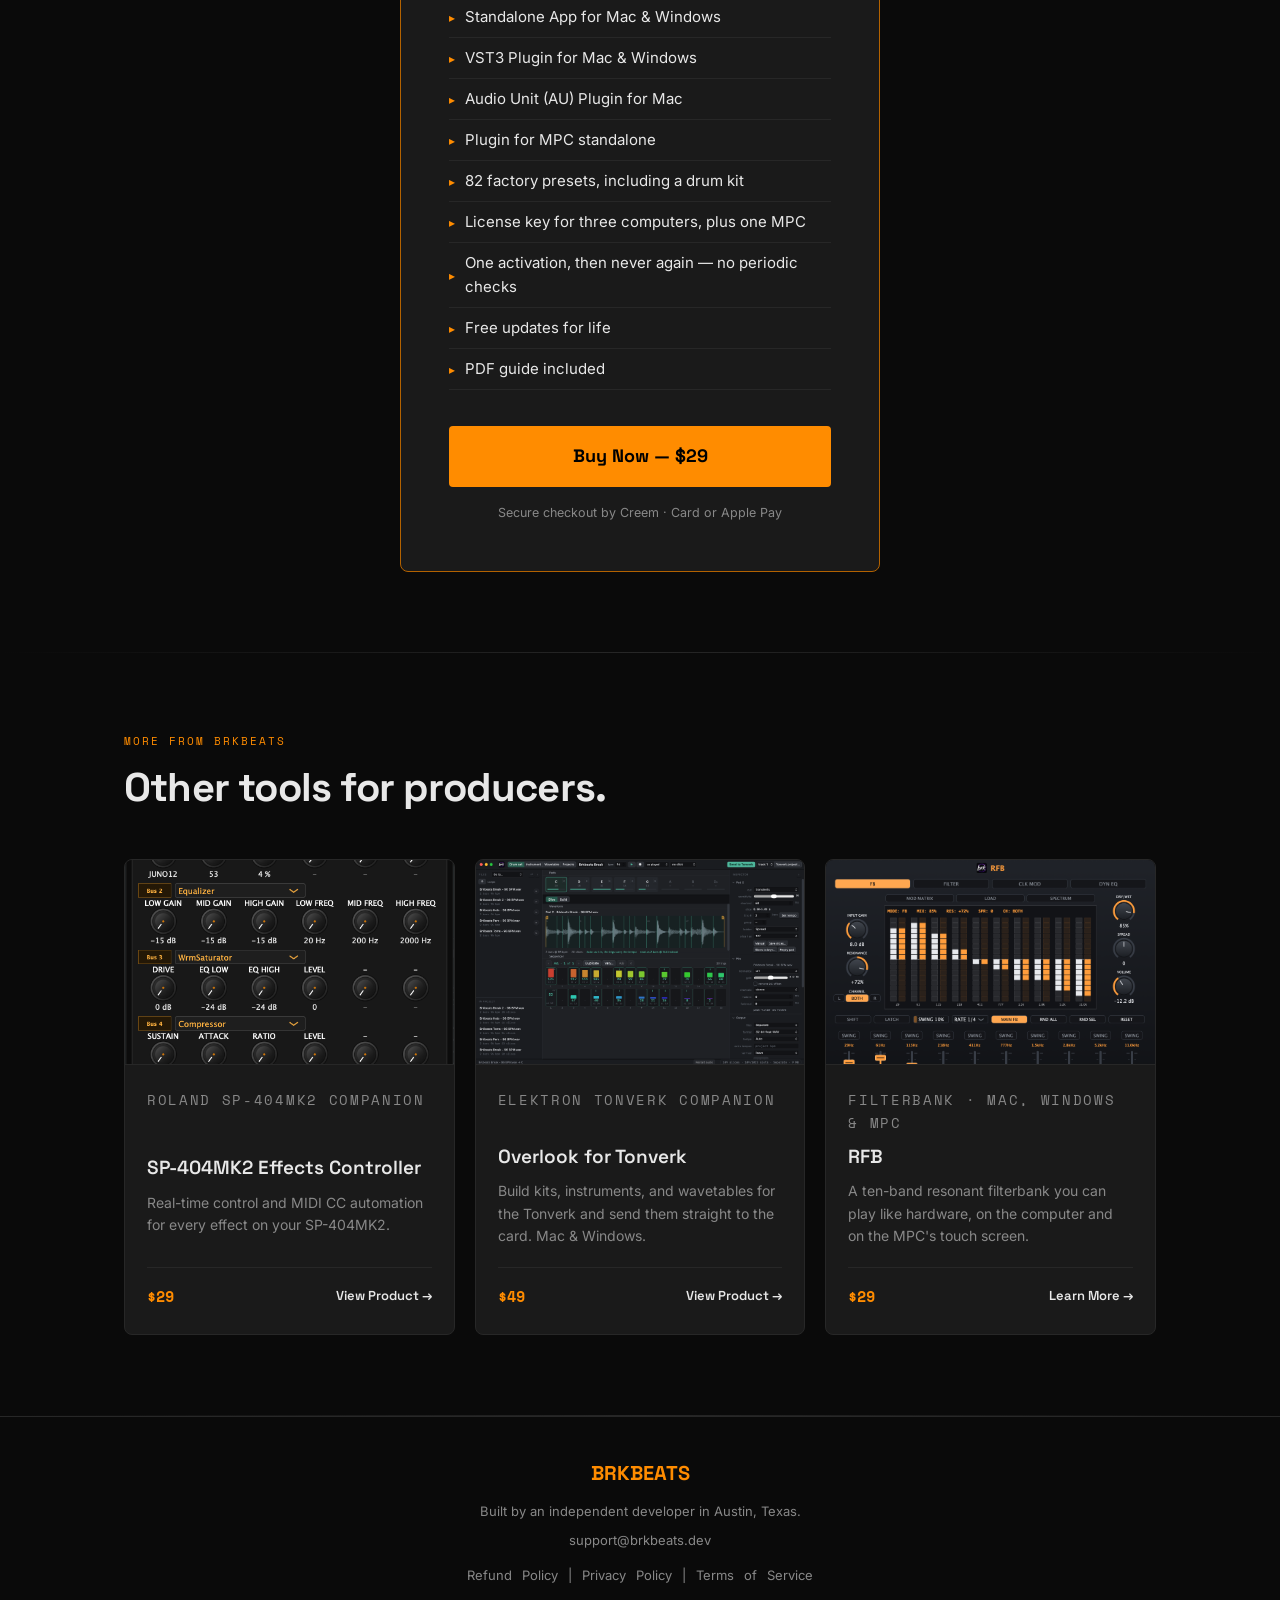
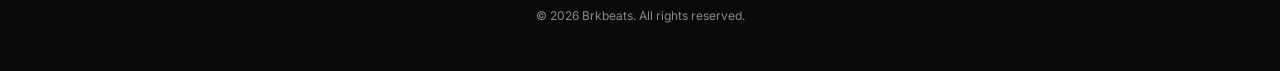
==== commit 2c9f63d0: "RFB on sale; Ottava's MPC version on its page RFB: Buy buttons to Creem (prod_BZBMWVzUufoJpnWC26BjO)" ====
--- a/ottava.html
+++ b/ottava.html
@@ -4,11 +4,11 @@
 <meta charset="UTF-8" />
 <meta name="viewport" content="width=device-width, initial-scale=1.0" />
 <title>Ottava – Synthesizer – Brkbeats</title>
-<meta name="description" content="Ottava is a polyphonic synthesizer that shows you what it's doing: a built-in scope, 82 presets that teach, random sounds by type, one-click rendering of one-shots and sample packs, and microtonal tuning. Standalone, VST3 and AU for Mac and Windows." />
+<meta name="description" content="Ottava is a polyphonic synthesizer that shows you what it's doing: a built-in scope, 82 presets that teach, random sounds by type, one-click rendering of one-shots and sample packs, and microtonal tuning. Standalone, VST3 and AU for Mac and Windows, and a plugin for the Akai MPC." />
 <meta property="og:type" content="website" />
 <meta property="og:site_name" content="Brkbeats" />
 <meta property="og:title" content="Ottava – A synth that shows you what it&#x27;s doing" />
-<meta property="og:description" content="Ottava is a polyphonic synthesizer that shows you what it&#x27;s doing: a built-in scope, 82 presets that teach, random sounds by type, one-click rendering of one-shots and sample packs, and microtonal tuning. Standalone, VST3 and AU for Mac and Windows." />
+<meta property="og:description" content="Ottava is a polyphonic synthesizer that shows you what it&#x27;s doing: a built-in scope, 82 presets that teach, random sounds by type, one-click rendering of one-shots and sample packs, and microtonal tuning. Standalone, VST3 and AU for Mac and Windows, and a plugin for the Akai MPC." />
 <meta property="og:url" content="https://www.brkbeats.dev/ottava.html" />
 <meta property="og:image" content="https://www.brkbeats.dev/assets/og/ottava.png" />
 <meta property="og:image:width" content="1200" />
@@ -33,12 +33,13 @@
 
 <!-- HERO -->
 <div class="hero">
-<p class="hero-eyebrow">Polyphonic Synthesizer</p>
+<p class="hero-eyebrow">Polyphonic Synthesizer · Mac, Windows &amp; MPC</p>
 <h1>A synth that <span>shows you</span> what it's doing.</h1>
 <p class="hero-sub">
 Ottava is an 8-voice analog-style synth with a built-in scope, so you can see every change
 you hear. Learn synthesis one knob at a time, roll random sounds by type, and render your
-own one-shots and sample packs in a click.
+own one-shots and sample packs in a click. One purchase covers the standalone app, VST3 and AU,
+and the plugin for your Akai MPC.
 </p>
 <div class="hero-actions">
 <a class="btn-primary" href="#buy">Buy Now</a>
@@ -51,6 +52,7 @@
 <span class="format-tag">AU</span>
 <span class="format-tag">Mac</span>
 <span class="format-tag">Windows</span>
+<span class="format-tag">MPC</span>
 </div>
 </div>
 
@@ -68,6 +70,50 @@
 alt="Ottava synthesizer interface, with the scope in the centre of the panel"
 style="width: 100%; max-width: 960px; border-radius: 8px; box-shadow: 0 4px 12px rgba(0,0,0,0.5);">
 </div>
+
+<div class="divider"></div>
+
+<div style="display: flex; justify-content: center; margin: 80px 0 40px 0; padding: 0 24px;">
+<img
+src="assets/ottava-mpc.png"
+alt="Ottava on an MPC's touch screen: the SOUND page with VCO 1 and VCO 2, the filter, the mixer, and RANDOM with ROLL"
+style="width: 100%; max-width: 960px; border-radius: 8px; box-shadow: 0 4px 12px rgba(0,0,0,0.5);">
+</div>
+
+<div class="divider"></div>
+
+<!-- THE MPC -->
+<section>
+<p class="section-label">On the MPC</p>
+<h2 class="section-title">Roll a sound, resample it, roll the next.</h2>
+<div class="features-grid">
+<div class="feature-card">
+<span class="feature-icon">🎹</span>
+<h3>Ottava's Own Engine</h3>
+<p>The oscillators, filters, envelope, LFOs, comb and tunings are the desktop's code, running on the MPC: the same sound, not a re-creation.</p>
+</div>
+<div class="feature-card">
+<span class="feature-icon">🎲</span>
+<h3>RANDOM by Type, With ROLL</h3>
+<p>Pick Anything, or a type (Bass, Lead, Pad, Keys, Pluck, FX, Drone, Kick, Snare, Hat or Perc), and press ROLL for a new sound in that lane.</p>
+</div>
+<div class="feature-card">
+<span class="feature-icon">🥁</span>
+<h3>A Kit From Nothing</h3>
+<p>Roll a kick, resample it to a pad, roll a snare, then a hat. The MPC's own sampler does what RENDER does on the computer.</p>
+</div>
+<div class="feature-card">
+<span class="feature-icon">🎛</span>
+<h3>Two Pages and the Q-Links</h3>
+<p>SOUND and MOD, laid out like the desktop panel, with all 82 factory presets in the MPC's preset list. The 16 Q-Links follow the page you're on.</p>
+</div>
+</div>
+<p style="color: var(--muted); font-size: 15px; max-width: 720px; margin-top: 36px;">
+The scope, RENDER, the tips, the on-screen keyboard and MIDI learn stay on the computer.
+You activate the MPC version from the desktop app with the MPC connected by USB. It's part of every Ottava purchase,
+and a free update for everyone who already owns it. Tested on an MPC One G2 with MPC 3.10.1.
+</p>
+</section>
 
 <div class="divider"></div>
 
@@ -167,17 +213,12 @@
 <!-- FORMATS -->
 <section>
 <p class="section-label">Formats & Platforms</p>
-<h2 class="section-title">One purchase. Every format.</h2>
+<h2 class="section-title">One purchase. Computer and MPC.</h2>
 <div class="formats-grid">
 <div class="format-card">
 <span class="fmt-icon">🖥</span>
-<h3>Standalone — Mac</h3>
+<h3>Standalone — Mac &amp; Windows</h3>
 <p>No DAW required. Play, learn and render on its own.</p>
-</div>
-<div class="format-card">
-<span class="fmt-icon">🖥</span>
-<h3>Standalone — Windows</h3>
-<p>For 64-bit Windows 10 and 11.</p>
 </div>
 <div class="format-card">
 <span class="fmt-icon">🔌</span>
@@ -189,11 +230,18 @@
 <h3>AU — Mac</h3>
 <p>Native Audio Unit instrument for Logic Pro, with the factory presets in Logic's own preset menu.</p>
 </div>
+<div class="format-card">
+<span class="fmt-icon">🎛</span>
+<h3>MPC Plugin</h3>
+<p>An instrument for MPC standalone: two pages on the touch screen, the Q-Links, and RANDOM with ROLL.</p>
+</div>
 </div>
 <p style="color: var(--muted); font-size: 15px; max-width: 720px; margin-top: 36px;">
-<strong style="color: var(--text);">What you need:</strong> <strong style="color: var(--text);">macOS 12 Monterey or later</strong>
+<strong style="color: var(--text);">What you need:</strong> <strong style="color: var(--text);">macOS 11 Big Sur or later</strong>
 on Intel or Apple Silicon (the Mac build is universal), or <strong style="color: var(--text);">64-bit Windows 10 or later</strong>.
-A MIDI keyboard is recommended but not required. An internet connection is needed once, to activate.
+For the MPC version, an MPC running <strong style="color: var(--text);">MPC 3.10.1</strong> or later in standalone mode,
+with External Plugin Support on; tested on an MPC One G2. A MIDI keyboard is recommended but not required.
+An internet connection is needed once, to activate.
 </p>
 </section>
 
@@ -211,8 +259,9 @@
 <li>Standalone App for Mac &amp; Windows</li>
 <li>VST3 Plugin for Mac &amp; Windows</li>
 <li>Audio Unit (AU) Plugin for Mac</li>
+<li>Plugin for MPC standalone</li>
 <li>82 factory presets, including a drum kit</li>
-<li>License key valid for three machines</li>
+<li>License key for three computers, plus one MPC</li>
 <li>One activation, then never again — no periodic checks</li>
 <li>Free updates for life</li>
 <li>PDF guide included</li>
@@ -266,7 +315,7 @@
 <h3>RFB</h3>
 <p>A ten-band resonant filterbank you can play like hardware, on the computer and on the MPC's touch screen.</p>
 <div class="product-footer">
-<span class="product-price">Coming soon</span>
+<span class="product-price">$29</span>
 <span class="product-cta">Learn More →</span>
 </div>
 </div>
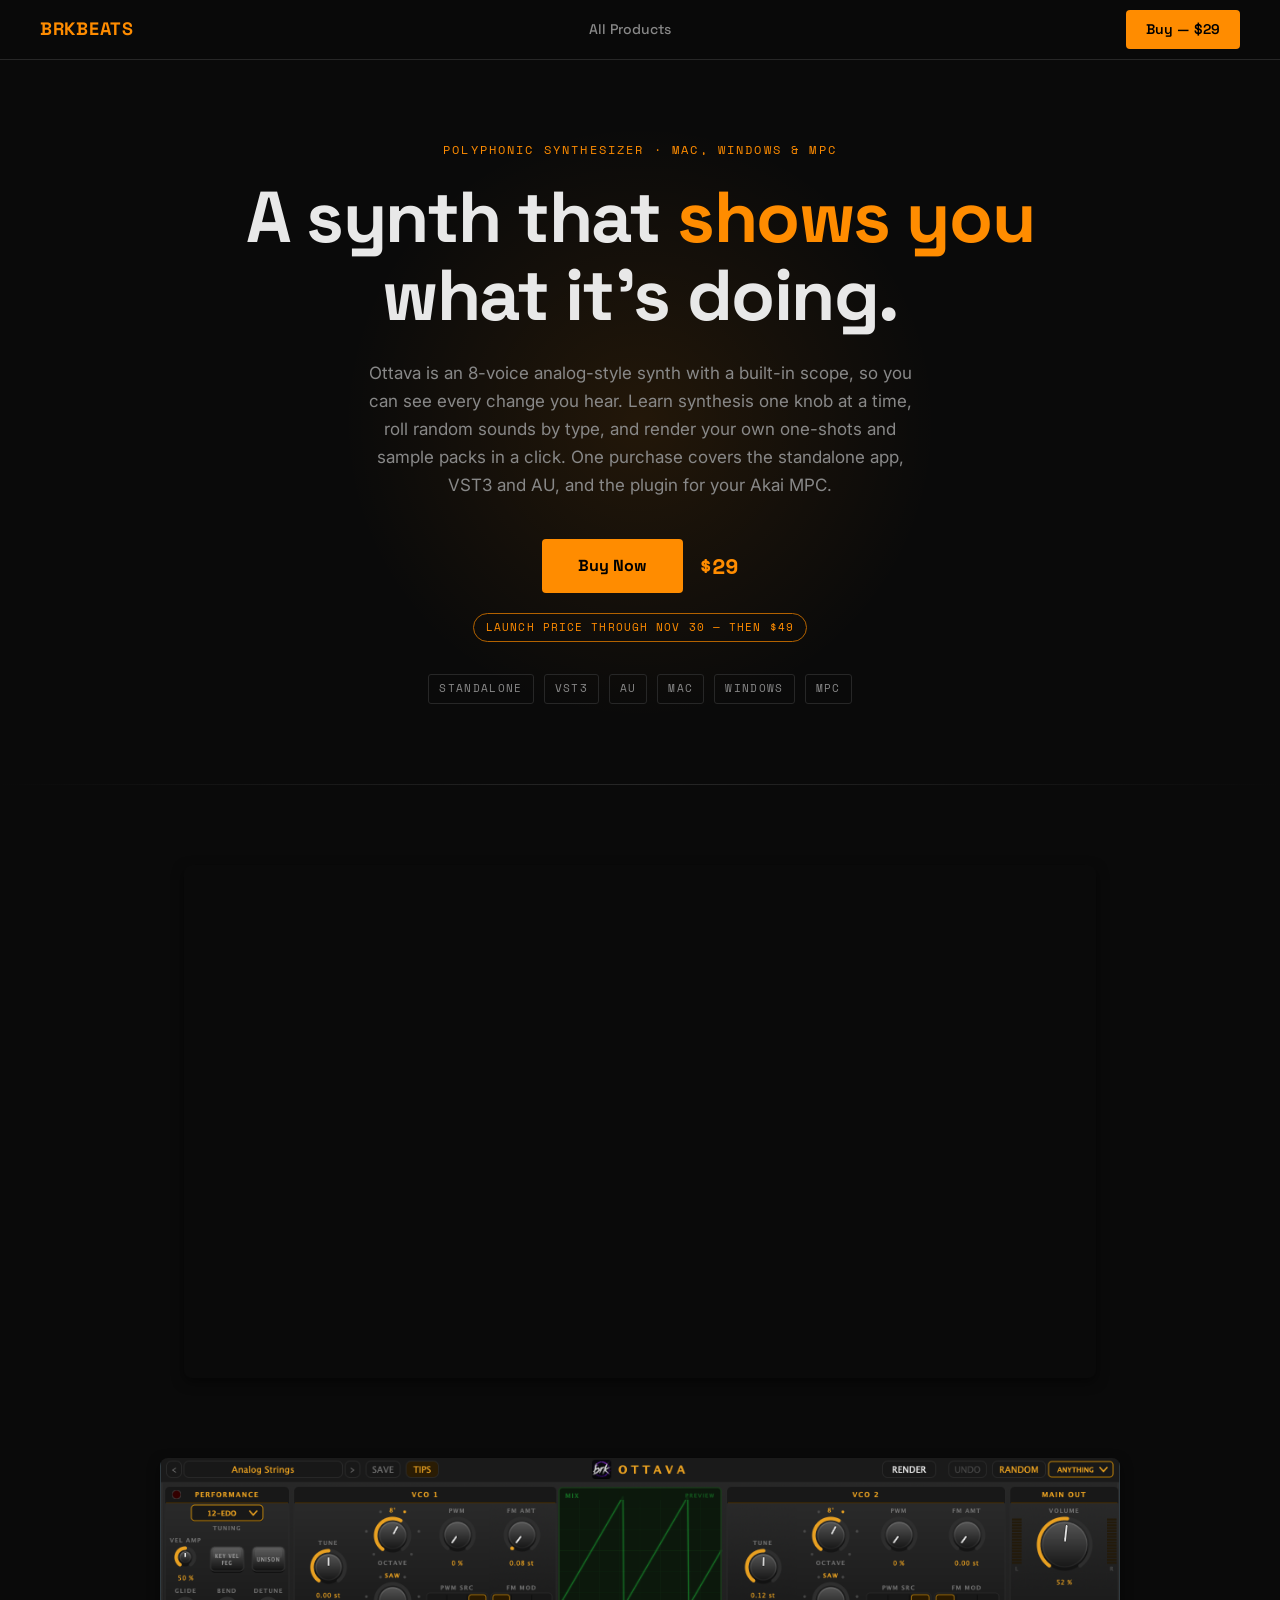
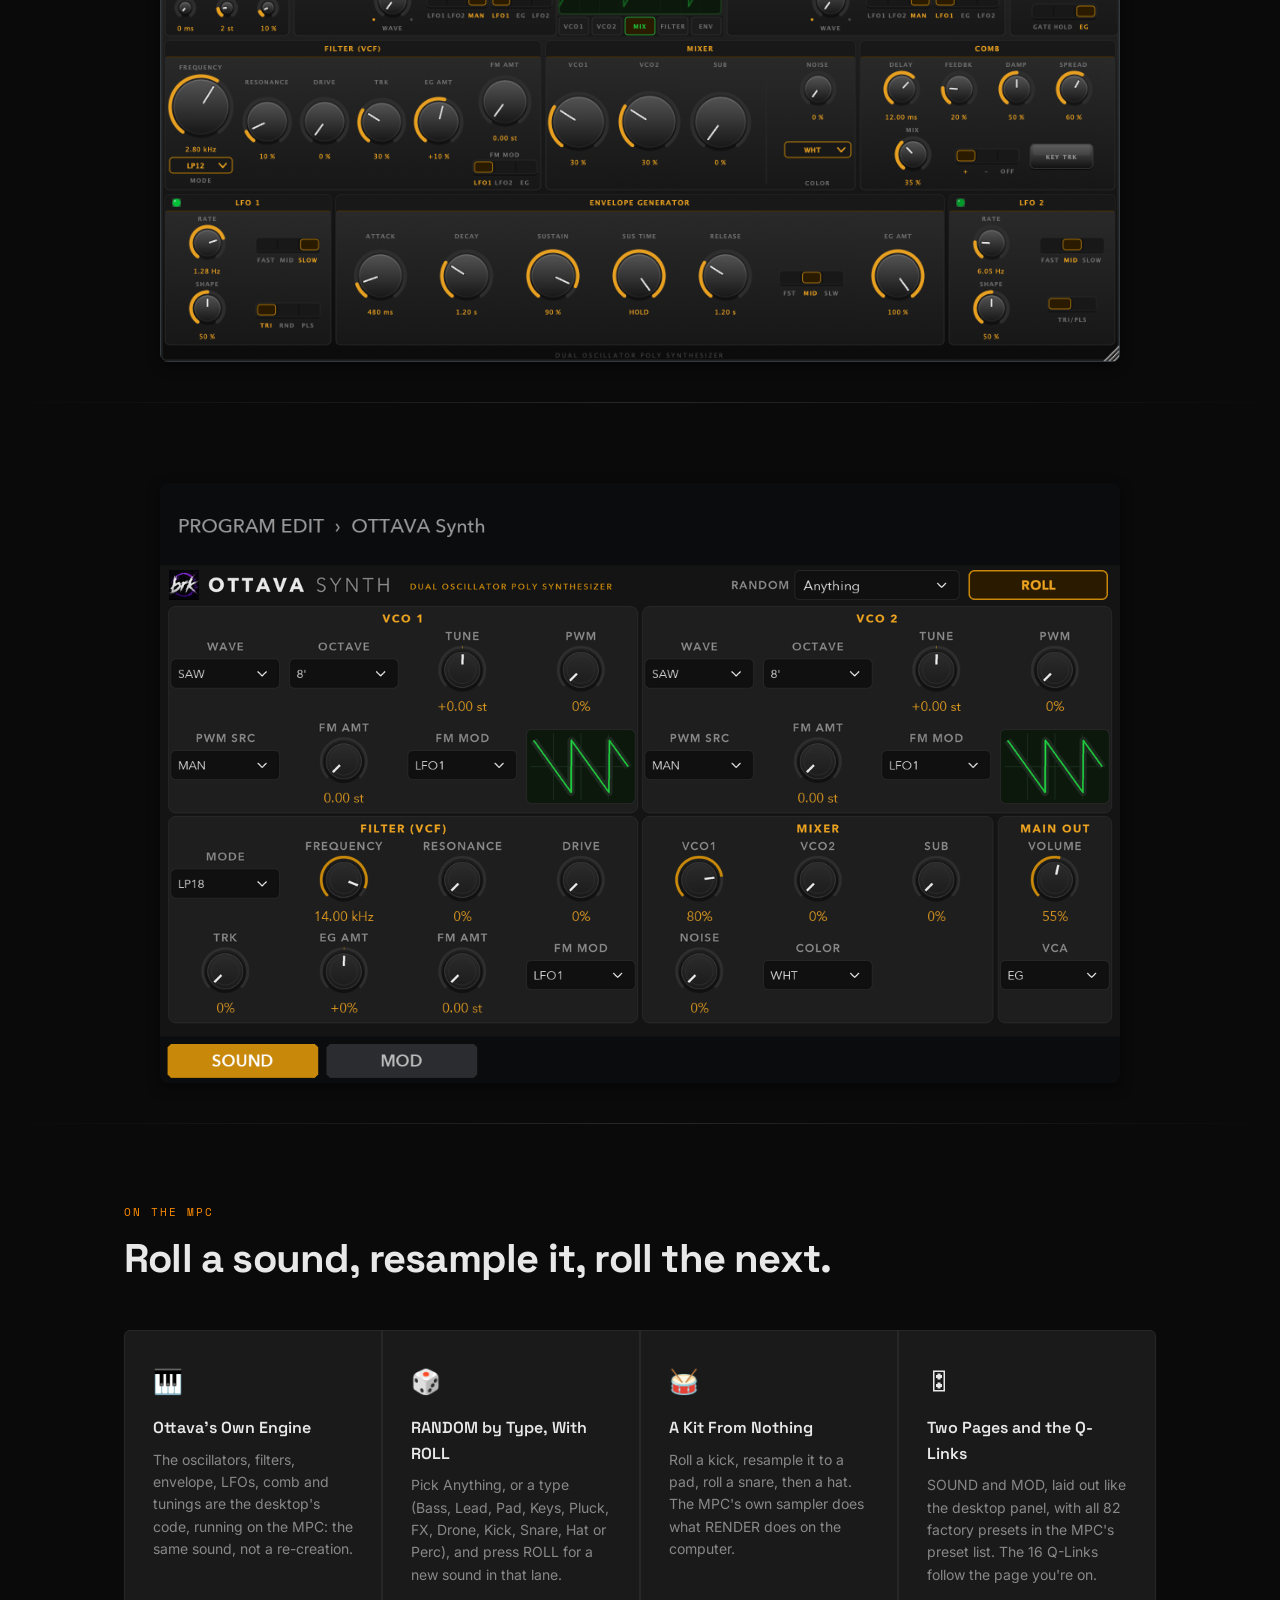
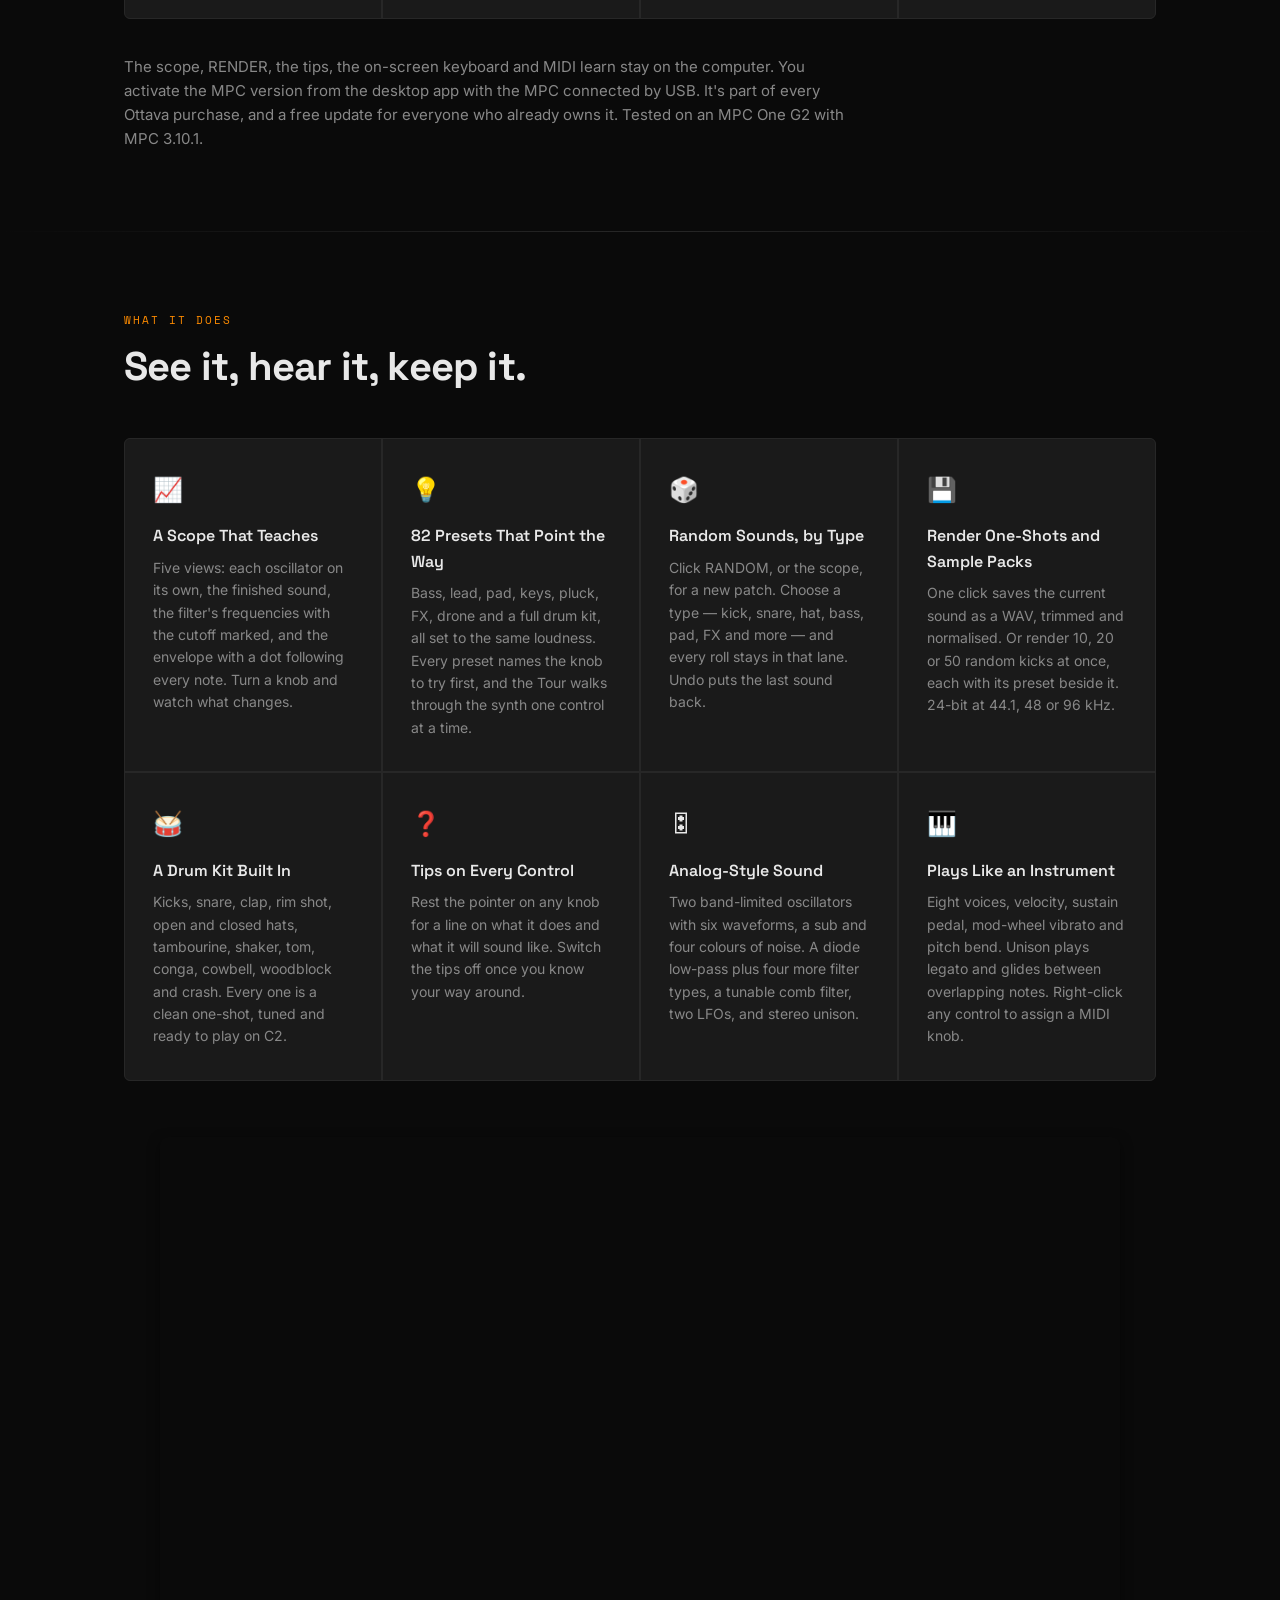
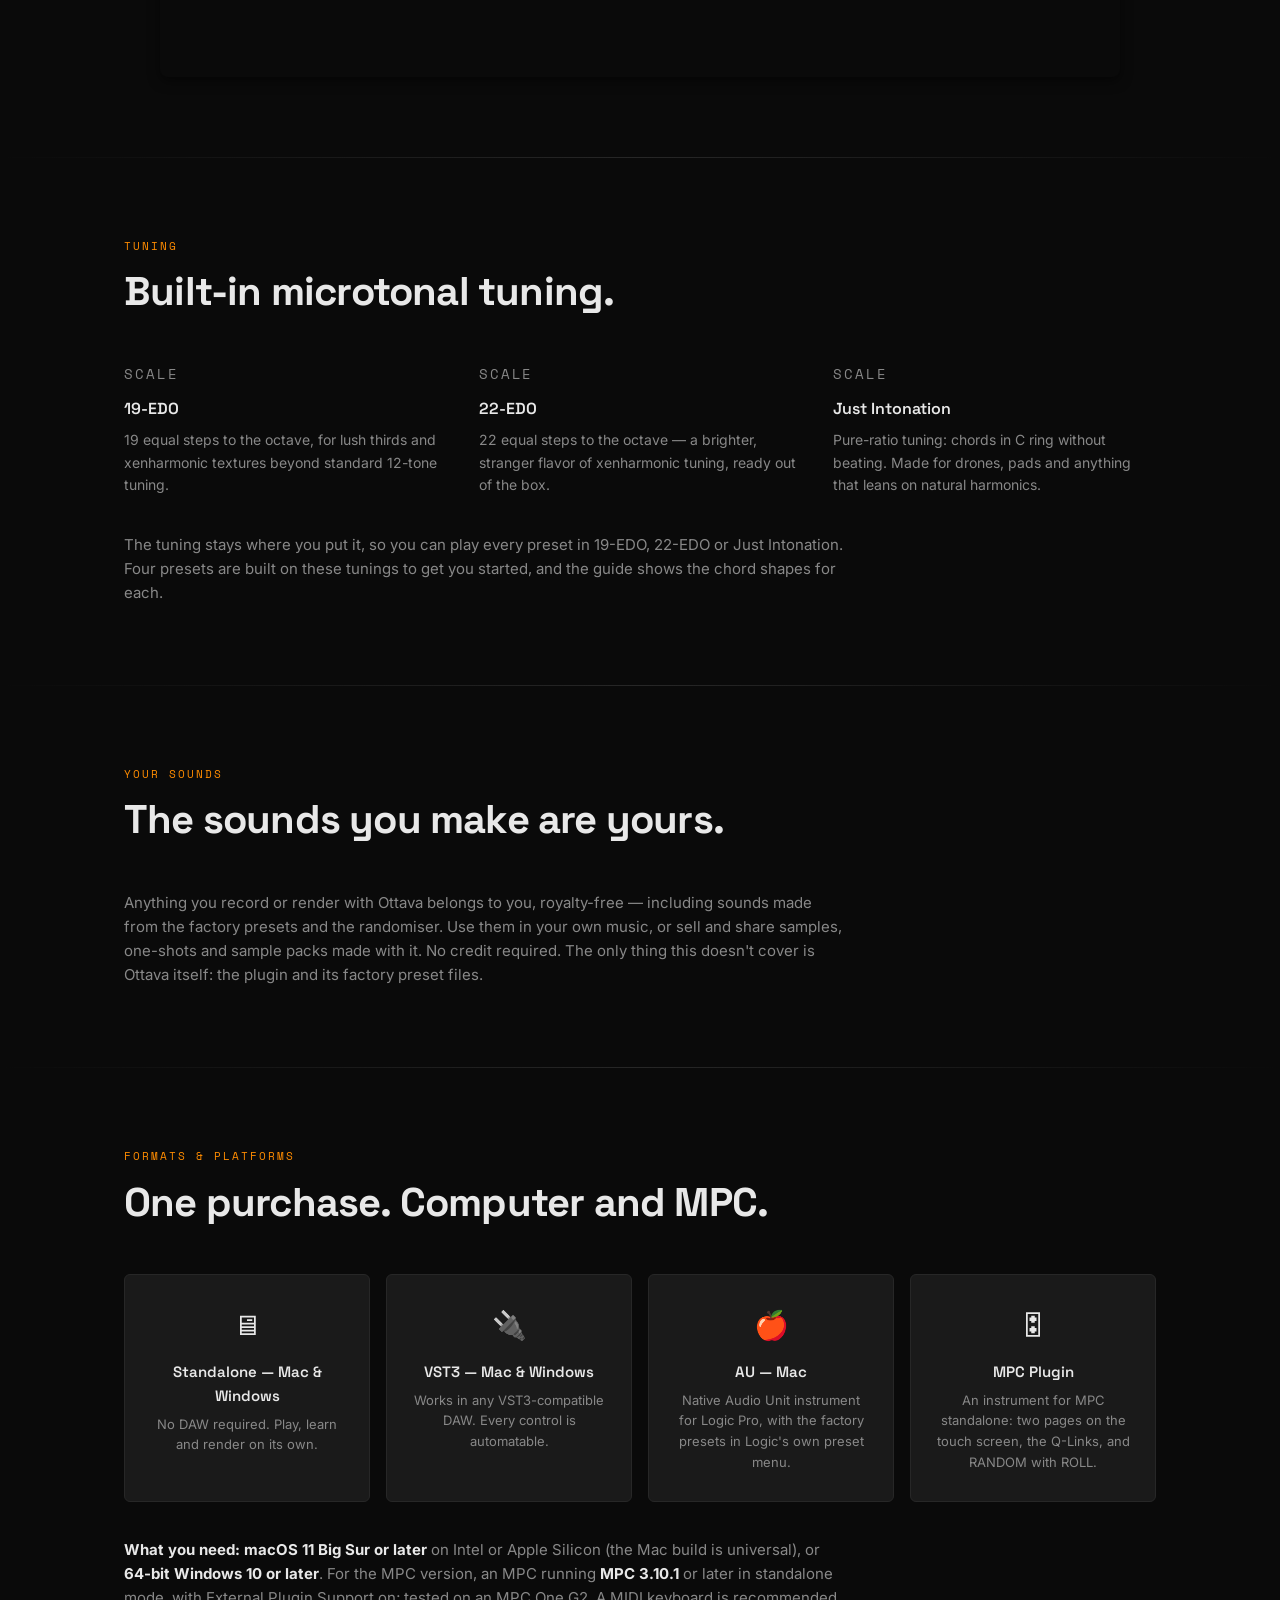
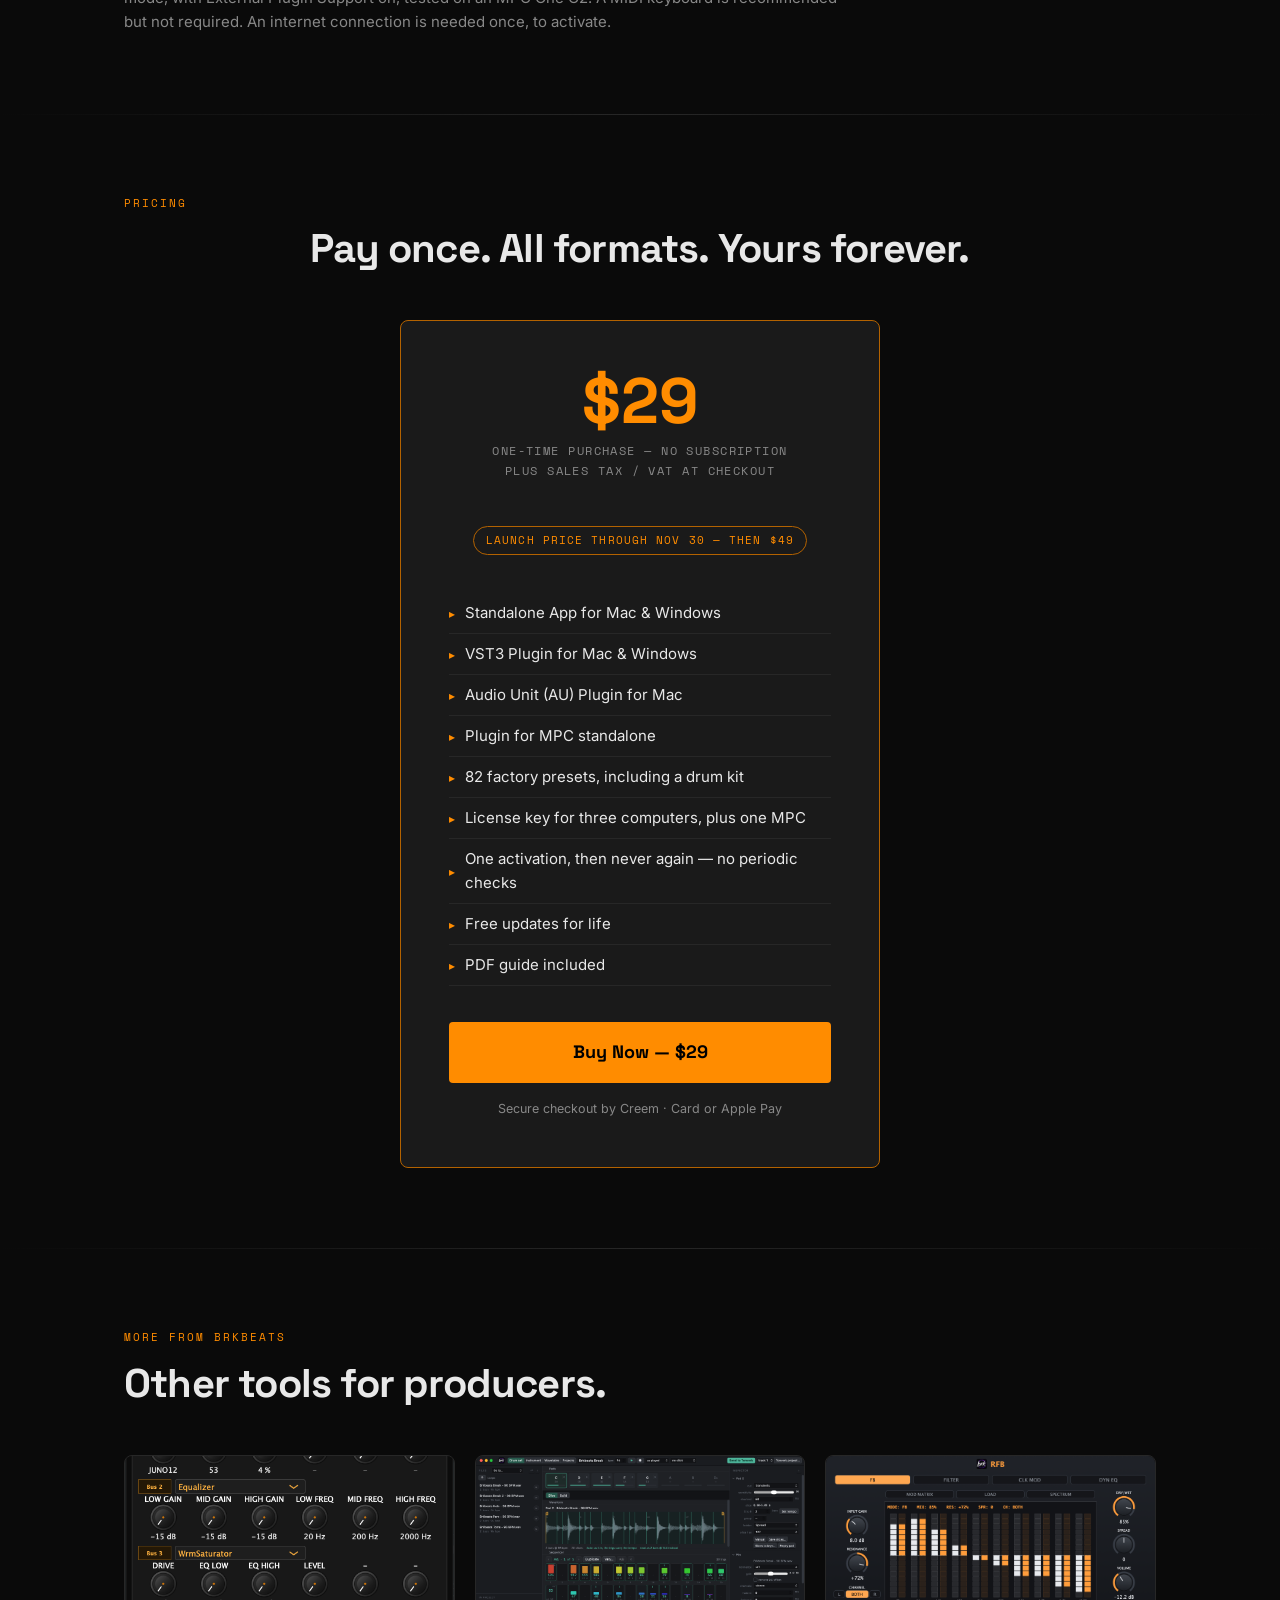
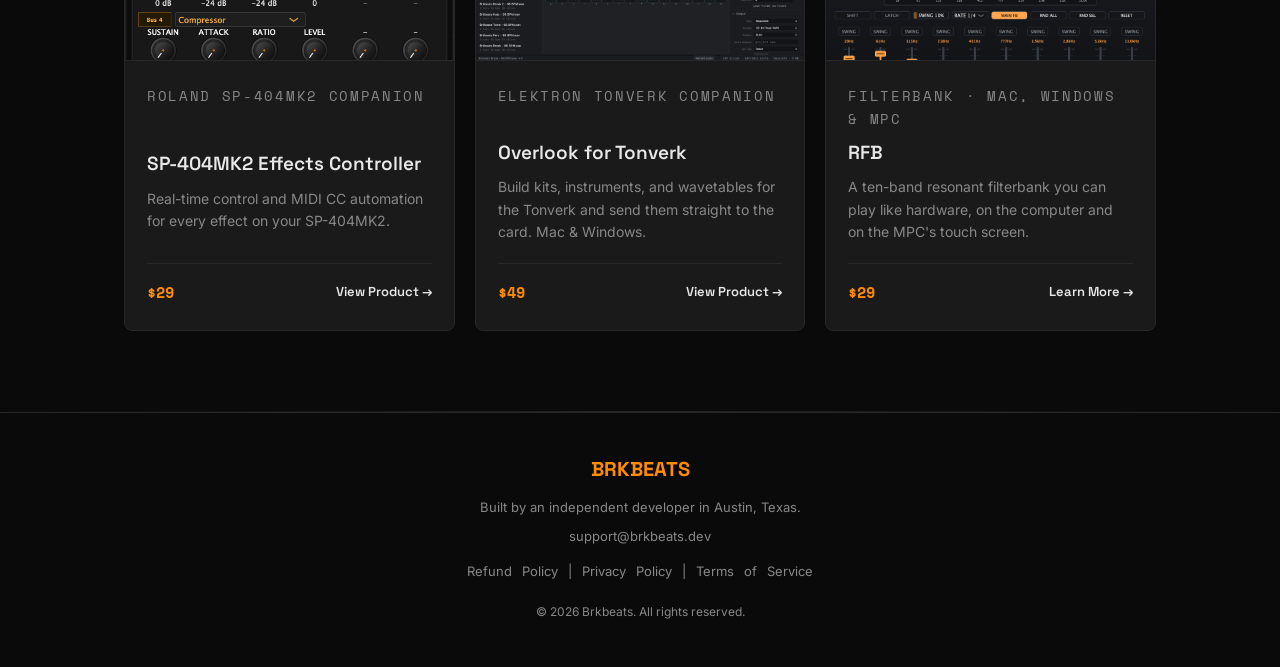
==== commit b5365a7c: "MPC videos on the RFB and Ottava pages; Ottava's 30 random sounds moves down Co-Authored-By: Claude " ====
--- a/ottava.html
+++ b/ottava.html
@@ -60,7 +60,7 @@
 
 <div style="max-width: 960px; margin: 80px auto 0; padding: 0 24px;">
 <div style="position: relative; aspect-ratio: 16 / 9; border-radius: 8px; overflow: hidden; box-shadow: 0 4px 12px rgba(0,0,0,0.5);">
-<iframe src="https://www.youtube-nocookie.com/embed/Yd2pbbidPSQ" title="30 random sounds from Ottava – make your own samples" loading="lazy" style="position: absolute; inset: 0; width: 100%; height: 100%; border: 0;" allow="accelerometer; autoplay; clipboard-write; encrypted-media; gyroscope; picture-in-picture; web-share" referrerpolicy="strict-origin-when-cross-origin" allowfullscreen></iframe>
+<iframe src="https://www.youtube-nocookie.com/embed/qZtdhHbTyMw" title="MPC: roll a new bass on the spot, no samples | Ottava" loading="lazy" style="position: absolute; inset: 0; width: 100%; height: 100%; border: 0;" allow="accelerometer; autoplay; clipboard-write; encrypted-media; gyroscope; picture-in-picture; web-share" referrerpolicy="strict-origin-when-cross-origin" allowfullscreen></iframe>
 </div>
 </div>
 
@@ -161,6 +161,11 @@
 <span class="feature-icon">🎹</span>
 <h3>Plays Like an Instrument</h3>
 <p>Eight voices, velocity, sustain pedal, mod-wheel vibrato and pitch bend. Unison plays legato and glides between overlapping notes. Right-click any control to assign a MIDI knob.</p>
+</div>
+</div>
+<div style="max-width: 960px; margin: 56px auto 0;">
+<div style="position: relative; aspect-ratio: 16 / 9; border-radius: 8px; overflow: hidden; box-shadow: 0 4px 12px rgba(0,0,0,0.5);">
+<iframe src="https://www.youtube-nocookie.com/embed/Yd2pbbidPSQ" title="30 random sounds from Ottava – make your own samples" loading="lazy" style="position: absolute; inset: 0; width: 100%; height: 100%; border: 0;" allow="accelerometer; autoplay; clipboard-write; encrypted-media; gyroscope; picture-in-picture; web-share" referrerpolicy="strict-origin-when-cross-origin" allowfullscreen></iframe>
 </div>
 </div>
 </section>
